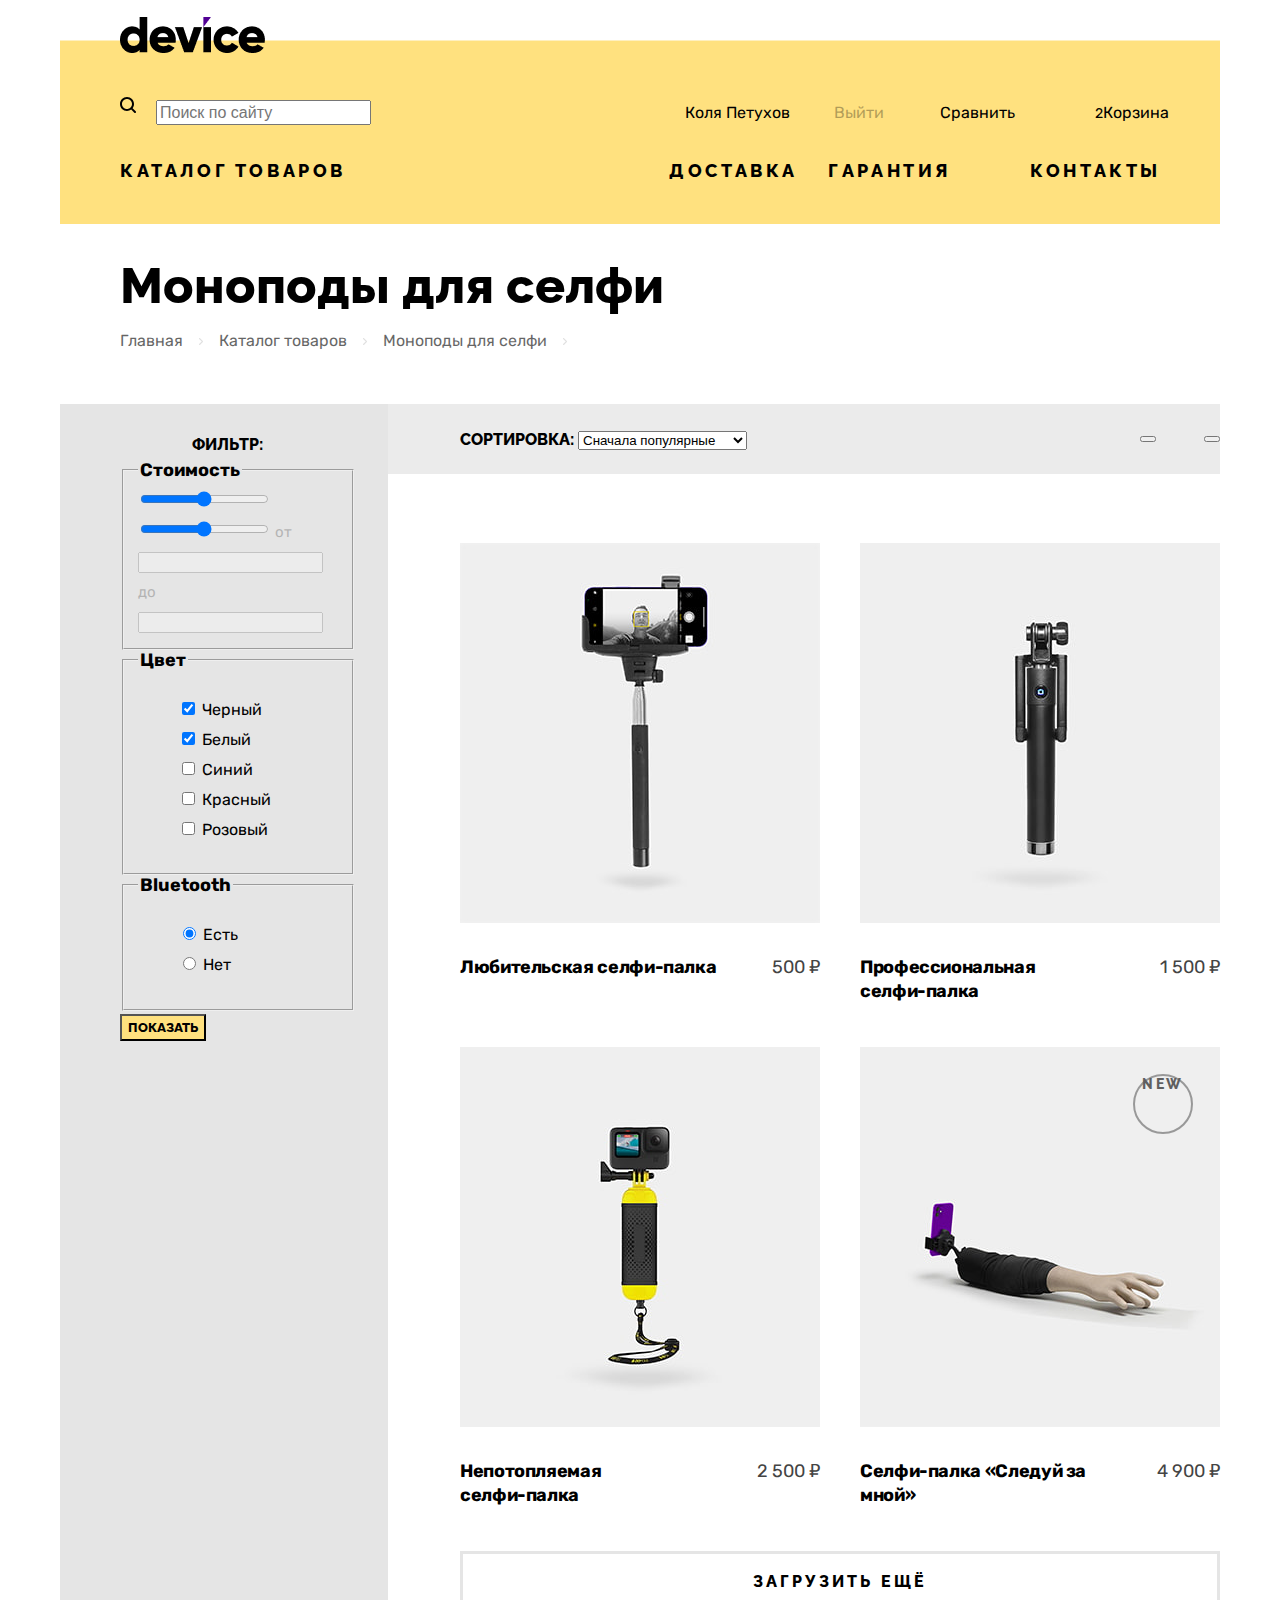
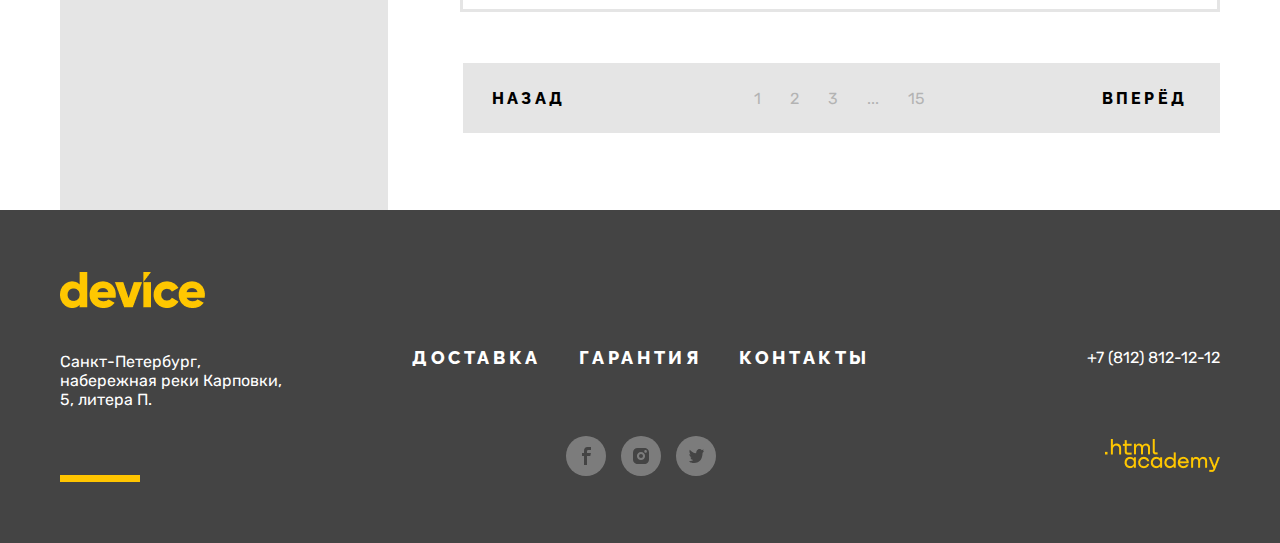
==== catalog.html @ 26c90bec "Постройте мелкие сетки на гридах для подходящих компонентов" ====
<!DOCTYPE html>
<html lang="ru">
  <head>
      <meta charset="UTF-8">
      <meta http-equiv="X-UA-Compatible" content="IE=edge">
      <meta name="viewport" content="width=device-width, initial-scale=1.0">
      <title>Каталог</title>
      <link rel="stylesheet" href="css\main.css">
  </head>
  <body>
    <header class="header header_catalog">
      <a href="#" class="header_logo"><img src="img/main_logo.png" width="145" height="36" alt="Device" class="main_logo"></a>
      <nav class="header_nav">
        <div class="header_menu_full">
          <form action="#" method="get" class="header_form">
            <label class="header_search">
              <input class="header_input" type="text" name="search" placeholder="Поиск по сайту">
            </label>
          </form>
          <ul class="header_nav_list header_menu_user">
            <li class="user_item item_user"><a href="#" class="link user_link">Коля Петухов</a></li>
            <li class="user_item item_exit"><a href="#" class="link user_link">Выйти</a></li>
            <li class="user_item item_compare"><a href="#" class="link user_link">Сравнить</a></li>
            <li class="user_item item_basket"><span class="header_span">2</span><a href="#" class="link user_link">Корзина</a></li>
          </ul>
        </div>
        <ul class=" header_nav_list header_menu">
          <li class="menu_item item_catalog"><a href="#catalog" class="link menu_link">Каталог товаров</a></li>
          <li class="menu_item item_delivery"><a href="#delivery" class="link menu_link">Доставка</a></li>
          <li class="menu_item item_guarantee"><a href="#insurance" class="link menu_link">Гарантия</a></li>
          <li class="menu_item item_contacts"><a href="#contacts" class="link menu_link">Контакты</a></li>
        </ul>
      </nav>
    </header>

    <main class="main-inner">
      <div class="page-container">
        <section class="inner_way">
          <h1 class="visually_hidden">Товары</h1>
          <h2 class="inner_way_title">Моноподы для селфи</h1>
          <ul class="inner_way_list">
            <li class="inner_way_item"><a href="#" class="inner_way_link">Главная</a></li>
            <li class="inner_way_item"><a href="#" class="inner_way_link">Каталог товаров</a></li>
            <li class="inner_way_item"><a href="#" class="inner_way_link">Моноподы для селфи</a></li>
          </ul>
        </section>

        <div class="catalog_products_container">
          <div class="catalog_right_column">
            <aside class="catalog_products">
              <h2 class="visually_hidden">Список товаров с фильтрами</h2>
              <form class="catalog_filter" action="https://echo.htmlacademy.ru/" method="get">
                <label class="product_label" for="sorting">Фильтр:</label>
                <fieldset class="filter_price">
                  <legend class="filter_legend">Стоимость</legend>
                  <input class="range_toggle toggle_min" type="range">
                    <span class="visually_hidden">Изменить минимальную цену</span>
                  </input>
                  <input class="range_toggle toggle_man" type="range">
                    <span class="visually_hidden">Изменить максималную цену</span>
                  </input>

                  <label class="filter_price_label">от<input type="number" name="min_price" class="filter_price_input"></label>
                  <label class="filter_price_label">до<input type="number" name="man_price" class="filter_price_input"></label>
                </fieldset>

                <fieldset class="filter_color">
                  <legend class="filter_legend">Цвет</legend>
                  <ul class="filter_color_list">
                    <li class="filter_color_item">
                      <label class="filter_color_label">
                        <input type="checkbox" name="black" class="filter_color_input" checked>
                        <span class="control_mark"></span>
                        <span class="example">Черный</span>
                      </label>
                    </li>
                    <li class="filter_color_item">
                      <label class="filter_color_label">
                        <input type="checkbox" name="white" class="filter_color_input" checked>
                        <span class="control_mark"></span>
                        <span class="example">Белый</span>
                      </label>
                    </li>
                    <li class="filter_color_item">
                      <label class="filter_color_label">
                        <input type="checkbox" name="blue" class="filter_color_input">
                        <span class="control_mark"></span>
                        <span class="example">Синий</span>
                      </label>
                    </li>
                    <li class="filter_color_item">
                      <label class="filter_color_label">
                        <input type="checkbox" name="red" class="filter_color_input">
                        <span class="control_mark"></span>
                        <span class="example">Красный</span>
                      </label>
                    </li>
                    <li class="filter_color_item">
                      <label class="filter_color_label">
                        <input type="checkbox" name="pink" class="filter_color_input">
                        <span class="control_mark"></span>
                        <span class="example">Розовый</span>
                      </label>
                    </li>
                  </ul>
                </fieldset>

                <fieldset class="catalog_filter_bluetooth">
                  <legend class="filter_legend">Bluetooth</legend>
                  <ul class="filter_bluetooth_list">
                    <li class="filter_bluetooth_item">
                      <label class="filter_bluetooth_label">
                        <input type="radio" name="filter_bluetooth" class="filter_bluetooth_input" value="yes" checked>
                        <span class="control_mark"></span>
                        <span class="example">Есть</span>
                      </label>
                    </li class="filter_bluetooth_item">
                    <li>
                      <label class="filter_bluetooth_label">
                        <input type="radio" name="filter_bluetooth" class="filter_bluetooth_input" value="no">
                        <span class="control_mark"></span>
                        <span class="example">Нет</span>
                      </label>
                    </li>
                  </ul>
                </fieldset>
                <button class="filter_button" type="submit">Показать</button>
              </form>
            </aside>
          </div>

          <div class="catalog_left_column">
            <section class="sorting_type">
              <form action="sorting_list">
                <label class="product_label" for="sorting">Сортировка:</label>
                <select name="sorting_list" id="sorting">
                  <option class="example" value="popular">Сначала популярные</option>
                  <option class="example" value="new_models">Сначала новый модели</option>
                  <option class="example" value="cheap">Сначала дешевые</option>
                  <option class="example" value="expensive">Сначала дорогие</option>
                </select>
                <button class="visually_hidden" type="submit">Отсортировать</button>
              </form>
              <div class="switch">
                <button class="sorting_type_button sorting_type_up">
                  <span class="visually_hidden"> По возрастанию</span>
                </button>
                <button class="sorting_type_button sorting_type_down active">
                  <span class="visually_hidden">По убыванию</span>
                </button>
              </div>
            </section>

            <section class="product_cards">
              <div class="wrapper_cards">
                <ul class="product_cards_list">
                  <li class="product_card">
                    <a class="product_card_link" href="#">
                      <img class="product_card_image" src="img/selfi_sticks/non_prof_stick.jpg" width="360" height="380" alt="Любительская селфи-палка">
                      <div class="card_description">
                        <h3 class="product_card_title">Любительская селфи-палка</h3>
                        <p class="product_card_price">500 ₽</p>
                      </div>
                      <span class="product_card_new visually_hidden">NEW</span>
                    </a>
                    <a href="#" class="link all_link product_card_button visually_hidden">Подробнее</a>
                  </li>
                  <li class="product_card">
                    <a class="product_card_link" href="#">
                      <img class="product_card_image" src="img/selfi_sticks/prof_stick.jpg" width="360" height="380" alt="Профессиональная селфи-палка ">
                      <div class="card_description">
                        <h3 class="product_card_title">Профессиональная<br> селфи-палка</h3>
                        <p class="product_card_price">1 500 ₽</p>
                      </div>
                      <span class="product_card_new visually_hidden">NEW</span>
                    </a>
                    <a href="#" class="link all_link product_card_button visually_hidden">Подробнее</a>
                  </li>
                  <li class="product_card">
                    <a class="product_card_link" href="#">
                      <img class="product_card_image" src="img/selfi_sticks/unsinkable_stick.jpg" width="360" height="380" alt="Непотопляемая селфи-палка">
                      <div class="card_description">
                        <h3 class="product_card_title">Непотопляемая<br> селфи-палка</h3>
                        <p class="product_card_price">2 500 ₽</p>
                      </div>
                      <span class="product_card_new visually_hidden">NEW</span>
                    </a>
                    <a href="#" class="link all_link product_card_button visually_hidden">Подробнее</a>
                  </li>
                  <li class="product_card">
                    <a class="product_card_link" href="#">
                      <img class="product_card_image" src="img/selfi_sticks/hand_stick.jpg" width="360" height="380" alt="Селфи-палка «Следуй за мной»">
                      <div class="card_description">
                        <h3 class="product_card_title">Селфи-палка «Следуй за мной»</h3>
                        <p class="product_card_price">4 900 ₽</p>
                      </div>
                      <span class="product_card_new">NEW</span>

                    </a>
                    <a href="#" class="link all_link product_card_button visually_hidden">Подробнее</a>
                  </li>
                </ul>
                <button class="button cards_show_more" type="button">Загрузить ещё</button>
              </div>

              <section class="pagination_cards">
                <button class="button cards_number_page btn_back" type="button">НАЗАД</button>
                <ul class="pagination_list">
                  <li class="pagination_item">
                    <a class="pagination_link pagination_prev pagination_disabled">
                      <p class="pagination_number">1</p>
                    </a>
                  </li>
                  <li class="pagination_item">
                    <a class="pagination_link pagination_prev pagination_disabled">
                      <p class="pagination_number">2</p>
                    </a>
                  </li>
                  <li class="pagination_item">
                    <a class="pagination_link pagination_prev pagination_disabled">
                      <p class="pagination_number">3</p>
                    </a>
                  </li>
                  <li class="pagination_item">
                    <a class="pagination_link pagination_prev pagination_disabled">
                      <p class="pagination_number">...</p>
                    </a>
                  </li>
                  <li class="pagination_item">
                    <a class="pagination_link pagination_prev pagination_disabled">
                      <p class="pagination_number">15</p>
                    </a>
                  </li>
                </ul>
                <button class="button cards_number_page btn_forward" type="button">ВПЕРЁД</button>
              </section>
            </section>
          </div>
        </div>
      </div>
    </main>

    <footer class="main_footer">
      <div class="footer_container">
        <h2 class="visually_hidden">Подвал сайта "Девайс"</h2>
        <section class="footer_info">
          <a href="https://htmlacademy.ru/" class="header_logo">
            <img class="footer_logo_img" src="img/footer_logo.png" width="145" height="36" alt="Логотип Интернет-магазина Девайс">
          </a>
          <address class="footer_address">Санкт-Петербург, набережная реки Карповки, 5, литера П.</address>
        </section>

        <section class="footer_menu">
          <nav class="footer_nav">
            <ul class="footer_nav_list">
              <li class="footer_item"><a href="#" class="link footer_link">Доставка</a></li>
              <li class="footer_item"><a href="#" class="link footer_link">Гарантия</a></li>
              <li class="footer_item"><a href="#" class="link footer_link">Контакты</a></li>
            </ul>
          </nav>

          <ul class="footer_social_list">
            <li class="footer_social_item">
              <h4 class="visually_hidden">Фейсбук</h4>
              <div class="soc_icon facebook"></div>
              <a class="footer_button_facebook" href="https://www.facebook.com/htmlacademy"></a>
            </li>
            <li class="footer_social_item">
              <h4 class="visually_hidden">Инстаграм</h4>
              <div class="soc_icon instagram"></div>
              <a class="footer_button_instagram" href="https://www.instagram.com/htmlacademy/"></a>
            </li>
            <li class="footer_social_item">
              <h4 class="visually_hidden">Твиттер</h4>
              <div class="soc_icon twitter"></div>
              <a class="footer_button_twitter" href="https://twitter.com/htmlacademy_ru"></a>
            </li>
          </ul>
        </section>

        <section class="footer_contacts">
          <address class="footer_address">
            <a href="tel:88128121212" class="footer_phone">+7 (812) 812-12-12</a>
          </address>
          <a href="https://htmlacademy.ru/" class="header_logo">
            <img class="footer_htmlacadmy_img" src="img/htmlacademy.png" width="115" height="34" alt="htmlacadmy">
          </a>
        </section>
      </div>
    </footer>
  </body>
</html>
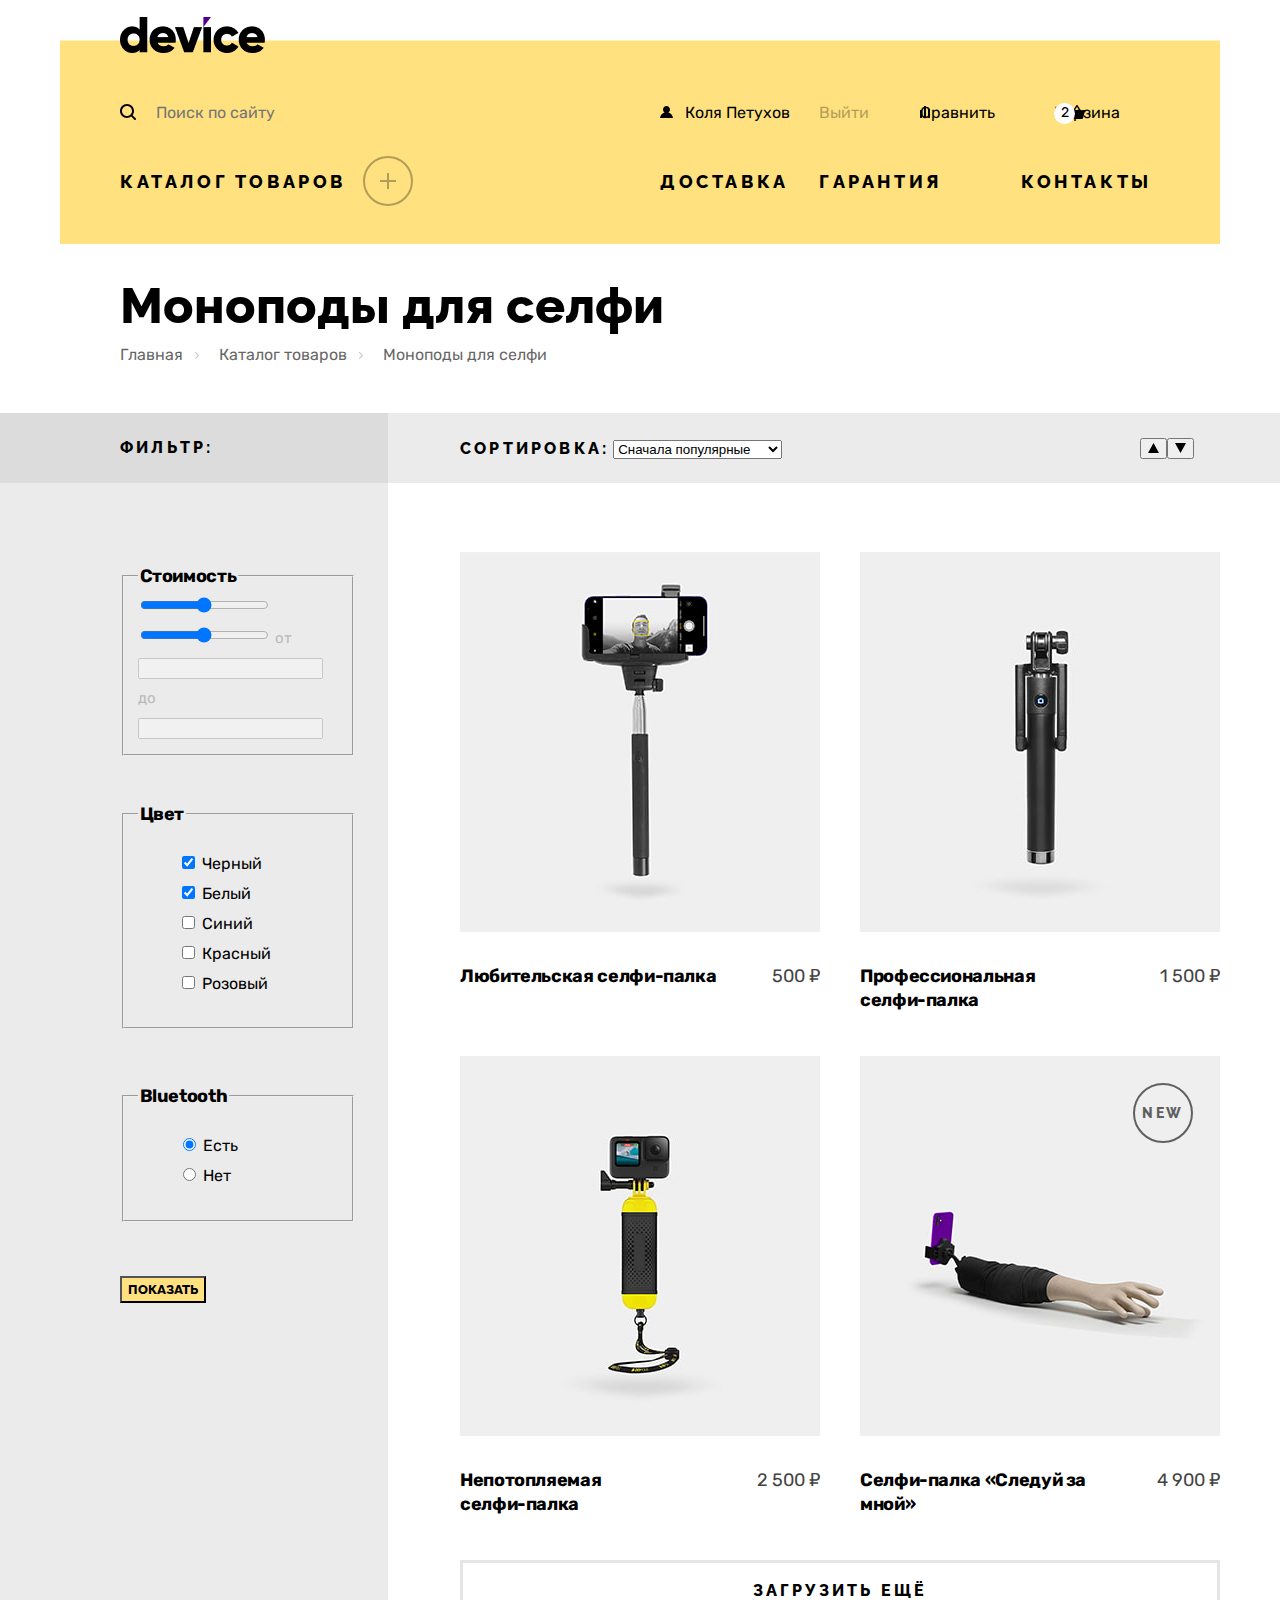
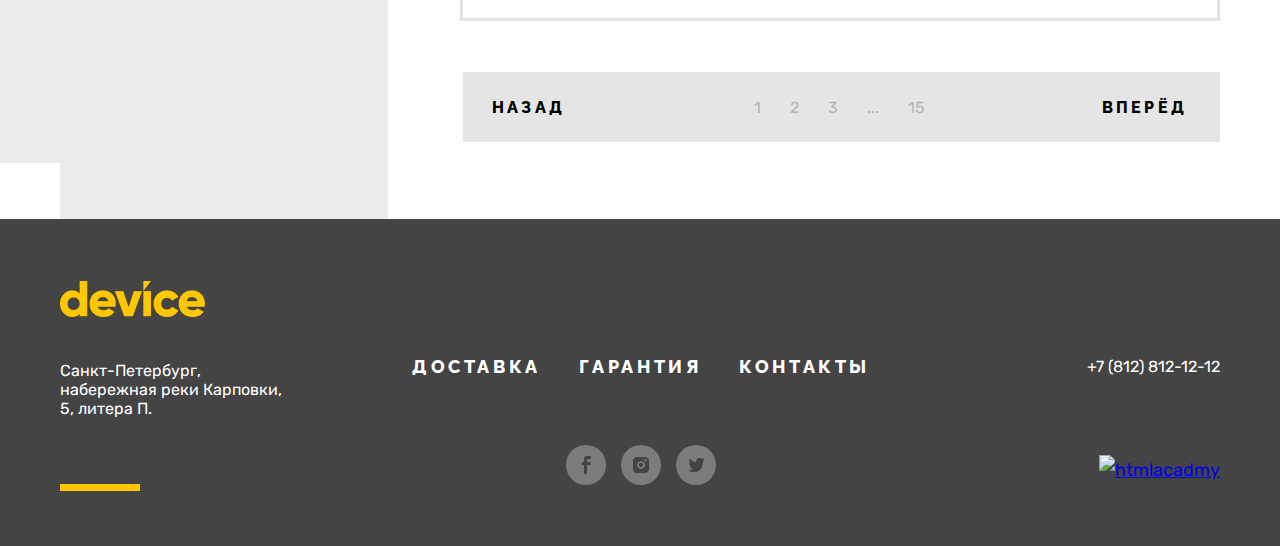
==== commit 6e4eeecc: "Доработка проекта" ====
--- a/catalog.html
+++ b/catalog.html
@@ -9,23 +9,59 @@
   </head>
   <body>
     <header class="header header_catalog">
-      <a href="#" class="header_logo"><img src="img/main_logo.png" width="145" height="36" alt="Device" class="main_logo"></a>
+      <a href="#" class="link_logo"><img src="img/main_logo.png" width="145" height="36" alt="Device" class="main_logo"></a>
       <nav class="header_nav">
         <div class="header_menu_full">
           <form action="#" method="get" class="header_form">
+            <svg class="icon_search" aria-hidden="true" focusable="false" width="16" height="16" fill="none" xmlns="http://www.w3.org/2000/svg">
+              <path d="m15.7 14.3-3.1-3.1C13.5 10 14 8.6 14 7c0-3.9-3.1-7-7-7S0 3.1 0 7s3.1 7 7 7c1.6 0 3-.5 4.2-1.4l3.1 3.1c.2.2.4.3.7.3.6 0 1-.4 1-1 0-.2-.1-.5-.3-.7ZM2 7c0-2.8 2.2-5 5-5s5 2.2 5 5-2.2 5-5 5-5-2.2-5-5Z" fill="#000"/>
+            </svg>
             <label class="header_search">
               <input class="header_input" type="text" name="search" placeholder="Поиск по сайту">
             </label>
           </form>
           <ul class="header_nav_list header_menu_user">
-            <li class="user_item item_user"><a href="#" class="link user_link">Коля Петухов</a></li>
+            <li class="user_item item_user">
+              <a href="#" class="link user_link">
+                <svg class="icon_nav icon_user" aria-hidden="true" focusable="false" width="13" height="12" fill="none" xmlns="http://www.w3.org/2000/svg">
+                  <path d="M0 12h13c-.2-2.6-2.1-4.8-4.7-5.5 1-.6 1.7-1.7 1.7-3C10 1.6 8.4 0 6.5 0S3 1.6 3 3.5c0 1.3.7 2.4 1.7 3C2.1 7.2.2 9.4 0 12Z" fill="#000"/>
+                </svg>
+                Коля Петухов
+              </a>
+            </li>
             <li class="user_item item_exit"><a href="#" class="link user_link">Выйти</a></li>
-            <li class="user_item item_compare"><a href="#" class="link user_link">Сравнить</a></li>
-            <li class="user_item item_basket"><span class="header_span">2</span><a href="#" class="link user_link">Корзина</a></li>
+            <li class="user_item item_compare">
+              <a href="#" class="link user_link">
+                <svg class="icon_nav icon_compare" aria-hidden="true" focusable="false" width="10" height="12" fill="none" xmlns="http://www.w3.org/2000/svg">
+                  <path d="M6 0H4v12h2V0ZM2 4H0v8h2V4Zm8-1H8v9h2V3Z" fill="#000"/>
+                </svg>
+                Сравнить
+              </a>
+            </li>
+            <li class="user_item item_basket">
+              <div class="header_span">
+                <span class="basket_span">2</span>
+              </div>
+              <a href="#" class="link user_link">
+                <svg class="icon_nav icon_basket" aria-hidden="true" focusable="false" width="16" height="14" fill="none" xmlns="http://www.w3.org/2000/svg">
+                  <path d="m15.3 5-3.5.2L8.6.3C8.5.1 8.2 0 8 0c-.2 0-.5.1-.6.3L4.2 5.2H.7c-.4 0-.7.3-.7.7v.2l1.9 6.8c.2.7.7 1.1 1.4 1.1h9.4c.7 0 1.2-.4 1.4-1.1L16 6v-.2c0-.4-.3-.8-.7-.8ZM8 1.9l2.2 3.2H5.9L8 1.9Z" fill="#000"/>
+                </svg>
+                Корзина
+              </a>
+            </li>
           </ul>
         </div>
         <ul class=" header_nav_list header_menu">
-          <li class="menu_item item_catalog"><a href="#catalog" class="link menu_link">Каталог товаров</a></li>
+          <li class="menu_item item_catalog">
+            <a href="#catalog" class="link menu_link">
+              Каталог товаров
+              <div class="icon_catalog">
+                <svg class="icon_plus" aria-hidden="true" focusable="false" width="16" height="16" fill="none" xmlns="http://www.w3.org/2000/svg">
+                  <path d="M16 7H9V0H7v7H0v2h7v7h2V9h7V7Z" fill="#000"/>
+                </svg>
+            </div>
+            </a>
+          </li>
           <li class="menu_item item_delivery"><a href="#delivery" class="link menu_link">Доставка</a></li>
           <li class="menu_item item_guarantee"><a href="#insurance" class="link menu_link">Гарантия</a></li>
           <li class="menu_item item_contacts"><a href="#contacts" class="link menu_link">Контакты</a></li>
@@ -46,11 +82,13 @@
         </section>
 
         <div class="catalog_products_container">
-          <div class="catalog_right_column">
+          <div class="catalog_left_column">
             <aside class="catalog_products">
               <h2 class="visually_hidden">Список товаров с фильтрами</h2>
+              <div class="product_span">
+                <span class="product_label label_span" for="sorting">Фильтр:</span>
+              </div>
               <form class="catalog_filter" action="https://echo.htmlacademy.ru/" method="get">
-                <label class="product_label" for="sorting">Фильтр:</label>
                 <fieldset class="filter_price">
                   <legend class="filter_legend">Стоимость</legend>
                   <input class="range_toggle toggle_min" type="range">
@@ -105,7 +143,7 @@
                   </ul>
                 </fieldset>
 
-                <fieldset class="catalog_filter_bluetooth">
+                <fieldset class="filter_bluetooth">
                   <legend class="filter_legend">Bluetooth</legend>
                   <ul class="filter_bluetooth_list">
                     <li class="filter_bluetooth_item">
@@ -129,10 +167,10 @@
             </aside>
           </div>
 
-          <div class="catalog_left_column">
+          <div class="catalog_right_column">
             <section class="sorting_type">
               <form action="sorting_list">
-                <label class="product_label" for="sorting">Сортировка:</label>
+                <label class="product_label label_sorting" for="sorting">Сортировка:</label>
                 <select name="sorting_list" id="sorting">
                   <option class="example" value="popular">Сначала популярные</option>
                   <option class="example" value="new_models">Сначала новый модели</option>
@@ -144,9 +182,15 @@
               <div class="switch">
                 <button class="sorting_type_button sorting_type_up">
                   <span class="visually_hidden"> По возрастанию</span>
+                  <svg width="11" height="10" fill="none" xmlns="http://www.w3.org/2000/svg">
+                    <path d="M5.5 0 11 10H0" fill="#000"/>
+                  </svg>
                 </button>
                 <button class="sorting_type_button sorting_type_down active">
                   <span class="visually_hidden">По убыванию</span>
+                  <svg width="11" height="10" fill="none" xmlns="http://www.w3.org/2000/svg">
+                    <path d="M5.5 10 0 0h11" fill="#000"/>
+                  </svg>
                 </button>
               </div>
             </section>
@@ -161,7 +205,9 @@
                         <h3 class="product_card_title">Любительская селфи-палка</h3>
                         <p class="product_card_price">500 ₽</p>
                       </div>
-                      <span class="product_card_new visually_hidden">NEW</span>
+                      <div class="product_new visually_hidden">
+                        <span class="product_card_new">NEW</span>
+                      </div>
                     </a>
                     <a href="#" class="link all_link product_card_button visually_hidden">Подробнее</a>
                   </li>
@@ -172,7 +218,9 @@
                         <h3 class="product_card_title">Профессиональная<br> селфи-палка</h3>
                         <p class="product_card_price">1 500 ₽</p>
                       </div>
-                      <span class="product_card_new visually_hidden">NEW</span>
+                      <div class="product_new visually_hidden">
+                        <span class="product_card_new">NEW</span>
+                      </div>
                     </a>
                     <a href="#" class="link all_link product_card_button visually_hidden">Подробнее</a>
                   </li>
@@ -183,7 +231,9 @@
                         <h3 class="product_card_title">Непотопляемая<br> селфи-палка</h3>
                         <p class="product_card_price">2 500 ₽</p>
                       </div>
-                      <span class="product_card_new visually_hidden">NEW</span>
+                      <div class="product_new visually_hidden">
+                        <span class="product_card_new">NEW</span>
+                      </div>
                     </a>
                     <a href="#" class="link all_link product_card_button visually_hidden">Подробнее</a>
                   </li>
@@ -194,8 +244,9 @@
                         <h3 class="product_card_title">Селфи-палка «Следуй за мной»</h3>
                         <p class="product_card_price">4 900 ₽</p>
                       </div>
-                      <span class="product_card_new">NEW</span>
-
+                      <div class="product_new">
+                        <span class="product_card_new">NEW</span>
+                      </div>
                     </a>
                     <a href="#" class="link all_link product_card_button visually_hidden">Подробнее</a>
                   </li>
@@ -244,7 +295,7 @@
       <div class="footer_container">
         <h2 class="visually_hidden">Подвал сайта "Девайс"</h2>
         <section class="footer_info">
-          <a href="https://htmlacademy.ru/" class="header_logo">
+          <a href="https://htmlacademy.ru/" class="link_logo">
             <img class="footer_logo_img" src="img/footer_logo.png" width="145" height="36" alt="Логотип Интернет-магазина Девайс">
           </a>
           <address class="footer_address">Санкт-Петербург, набережная реки Карповки, 5, литера П.</address>
@@ -262,18 +313,33 @@
           <ul class="footer_social_list">
             <li class="footer_social_item">
               <h4 class="visually_hidden">Фейсбук</h4>
-              <div class="soc_icon facebook"></div>
-              <a class="footer_button_facebook" href="https://www.facebook.com/htmlacademy"></a>
+              <a class="footer_button_facebook" href="https://www.facebook.com/htmlacademy">
+                <div class="soc_icon facebook">
+                  <svg aria-hidden="true" focusable="false" width="9" height="18" fill="none" xmlns="http://www.w3.org/2000/svg">
+                    <path d="M6.5 3H9V0H5.6C2.8 0 2 1.7 2 4.2V6H0v3h2v9h3V9h3.3l.6-3H5V4.5C5 3.7 5.3 3 6.5 3Z" fill="#444"/>
+                  </svg>
+                </div>
+              </a>
             </li>
             <li class="footer_social_item">
               <h4 class="visually_hidden">Инстаграм</h4>
-              <div class="soc_icon instagram"></div>
-              <a class="footer_button_instagram" href="https://www.instagram.com/htmlacademy/"></a>
+              <a class="footer_button_instagram" href="https://www.instagram.com/htmlacademy/">
+                <div class="soc_icon instagram">
+                  <svg aria-hidden="true" focusable="false" width="16" height="16" fill="none" xmlns="http://www.w3.org/2000/svg">
+                    <path d="M8 10a2 2 0 1 0 0-4 2 2 0 0 0 0 4Z" fill="#444"/><path d="M14.7 1.3c-.9-.9-2-1.3-3.4-1.3H4.7C1.9 0 0 1.9 0 4.7v6.6c0 1.4.4 2.6 1.4 3.4.9.9 2 1.3 3.3 1.3h6.6c1.4 0 2.6-.4 3.4-1.3.8-.9 1.3-2 1.3-3.4V4.7c0-1.4-.4-2.6-1.3-3.4ZM8 12.1c-2.2 0-4.1-1.8-4.1-4.1S5.8 3.9 8 3.9c2.2 0 4.1 1.8 4.1 4.1s-1.9 4.1-4.1 4.1Zm4.6-7.4c-.7 0-1.3-.5-1.3-1.3s.5-1.3 1.3-1.3c.7 0 1.3.6 1.3 1.3 0 .7-.6 1.3-1.3 1.3Z" fill="#444"/>
+                  </svg>
+                </div>
+              </a>
             </li>
             <li class="footer_social_item">
               <h4 class="visually_hidden">Твиттер</h4>
-              <div class="soc_icon twitter"></div>
-              <a class="footer_button_twitter" href="https://twitter.com/htmlacademy_ru"></a>
+              <a class="footer_button_twitter" href="https://twitter.com/htmlacademy_ru">
+                <div class="soc_icon twitter">
+                  <svg aria-hidden="true" focusable="false" width="15" height="14" fill="none" xmlns="http://www.w3.org/2000/svg">
+                    <g clip-path="url(#a)"><path d="M9.7.1c1.5-.5 2.6.3 3.2 1.1.5-.2 1.1-.4 1.7-.6 0 .8-.5 1.4-.8 1.6.7.2 1.2-.4 1.2-.4-.1.9-.9 1.7-1.4 1.9-.2 6.3-2.8 10.4-8.9 10.3h-.4C4 14 .6 13.6 0 12.2c2 .2 3.4-.4 4.1-1.1-.8-.3-2.4-.4-2.6-2.8.3.2.5.3 1.1.2C1.5 7.7.3 7 .4 5c.3.3.9.5 1.2.4C1 5.2-.2 2.3.8.8c1.6 1.7 3.3 3.4 6.3 3.5.2-2.1 1-3.5 2.6-4.2Z" fill="#444"/></g><defs><clipPath id="a"><path fill="#fff" d="M0 0h15v14H0z"/></clipPath></defs>
+                  </svg>
+                </div>
+              </a>
             </li>
           </ul>
         </section>
@@ -282,7 +348,7 @@
           <address class="footer_address">
             <a href="tel:88128121212" class="footer_phone">+7 (812) 812-12-12</a>
           </address>
-          <a href="https://htmlacademy.ru/" class="header_logo">
+          <a href="https://htmlacademy.ru/" class="link_logo">
             <img class="footer_htmlacadmy_img" src="img/htmlacademy.png" width="115" height="34" alt="htmlacadmy">
           </a>
         </section>
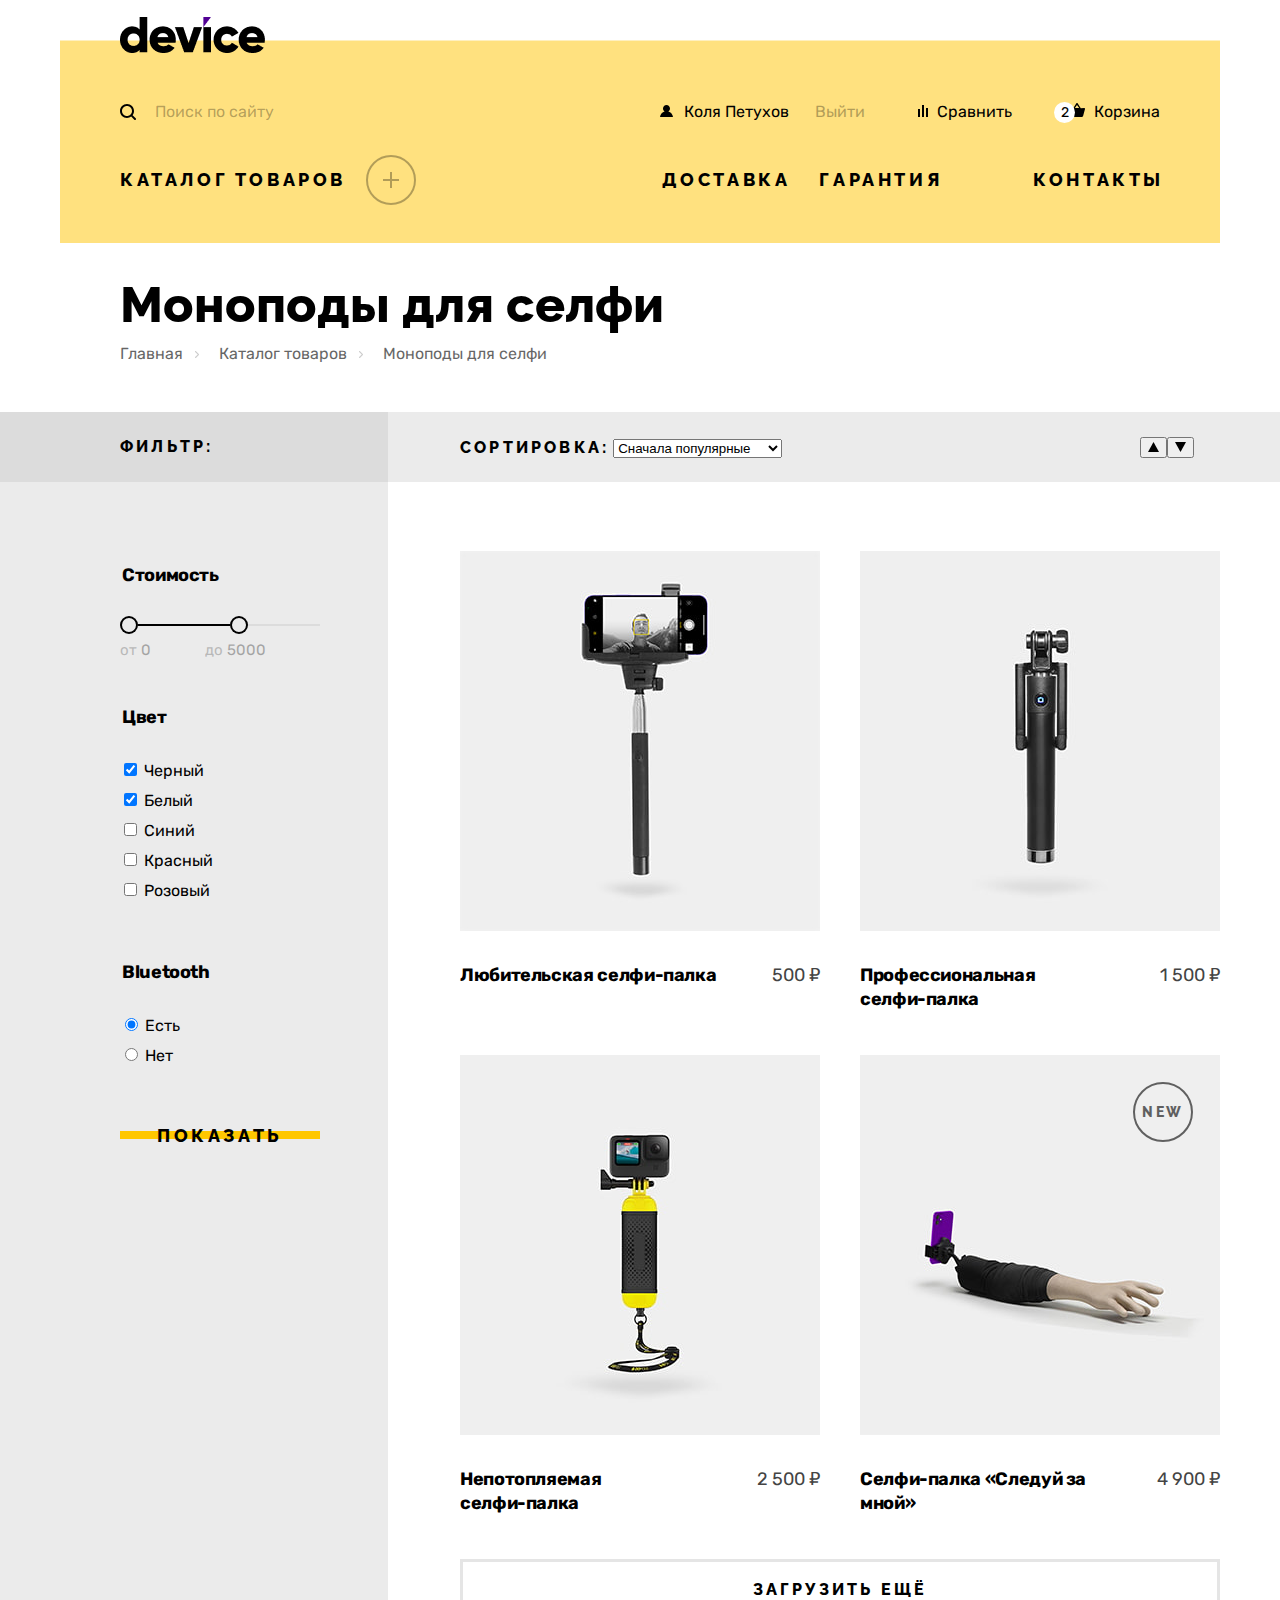
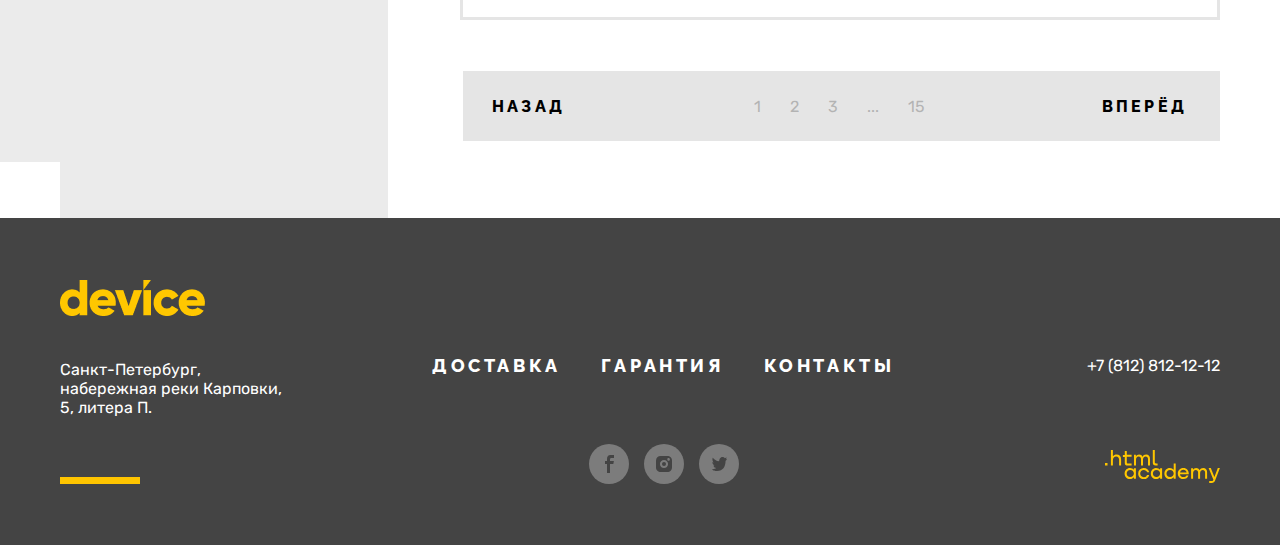
==== commit d8b8c5ae: "Декоративные элементы на главной странице" ====
--- a/catalog.html
+++ b/catalog.html
@@ -18,20 +18,23 @@
             </svg>
             <label class="header_search">
               <input class="header_input" type="text" name="search" placeholder="Поиск по сайту">
+              <button class="btn_search">Найти</button>
             </label>
           </form>
           <ul class="header_nav_list header_menu_user">
-            <li class="user_item item_user">
-              <a href="#" class="link user_link">
+            <li class="user_item user_name">
+              <a href="#" class="link user_link link_entrance">
                 <svg class="icon_nav icon_user" aria-hidden="true" focusable="false" width="13" height="12" fill="none" xmlns="http://www.w3.org/2000/svg">
                   <path d="M0 12h13c-.2-2.6-2.1-4.8-4.7-5.5 1-.6 1.7-1.7 1.7-3C10 1.6 8.4 0 6.5 0S3 1.6 3 3.5c0 1.3.7 2.4 1.7 3C2.1 7.2.2 9.4 0 12Z" fill="#000"/>
                 </svg>
                 Коля Петухов
               </a>
             </li>
-            <li class="user_item item_exit"><a href="#" class="link user_link">Выйти</a></li>
+            <li class="user_item item_exit">
+              <a href="#" class="link user_link link_exit">Выйти</a>
+            </li>
             <li class="user_item item_compare">
-              <a href="#" class="link user_link">
+              <a href="#" class="link user_link link_compare">
                 <svg class="icon_nav icon_compare" aria-hidden="true" focusable="false" width="10" height="12" fill="none" xmlns="http://www.w3.org/2000/svg">
                   <path d="M6 0H4v12h2V0ZM2 4H0v8h2V4Zm8-1H8v9h2V3Z" fill="#000"/>
                 </svg>
@@ -42,7 +45,7 @@
               <div class="header_span">
                 <span class="basket_span">2</span>
               </div>
-              <a href="#" class="link user_link">
+              <a href="#" class="link user_link link_basket">
                 <svg class="icon_nav icon_basket" aria-hidden="true" focusable="false" width="16" height="14" fill="none" xmlns="http://www.w3.org/2000/svg">
                   <path d="m15.3 5-3.5.2L8.6.3C8.5.1 8.2 0 8 0c-.2 0-.5.1-.6.3L4.2 5.2H.7c-.4 0-.7.3-.7.7v.2l1.9 6.8c.2.7.7 1.1 1.4 1.1h9.4c.7 0 1.2-.4 1.4-1.1L16 6v-.2c0-.4-.3-.8-.7-.8ZM8 1.9l2.2 3.2H5.9L8 1.9Z" fill="#000"/>
                 </svg>
@@ -53,18 +56,21 @@
         </div>
         <ul class=" header_nav_list header_menu">
           <li class="menu_item item_catalog">
-            <a href="#catalog" class="link menu_link">
-              Каталог товаров
-              <div class="icon_catalog">
-                <svg class="icon_plus" aria-hidden="true" focusable="false" width="16" height="16" fill="none" xmlns="http://www.w3.org/2000/svg">
-                  <path d="M16 7H9V0H7v7H0v2h7v7h2V9h7V7Z" fill="#000"/>
-                </svg>
+            <a href="#catalog" class="link link_catalog">Каталог товаров</a>
+            <div class="icon_catalog">
+              <svg class="icon_plus" aria-hidden="true" focusable="false" width="16" height="16" fill="none" xmlns="http://www.w3.org/2000/svg">
+                <path d="M16 7H9V0H7v7H0v2h7v7h2V9h7V7Z" fill="#000"/>
+              </svg>
             </div>
-            </a>
+            <div class="icon_catalog_minus">
+              <svg width="16" height="16" fill="#000" xmlns="http://www.w3.org/2000/svg">
+                <path d="M16 7H0v2h16V7Z"/>
+              </svg>
+            </div>
           </li>
-          <li class="menu_item item_delivery"><a href="#delivery" class="link menu_link">Доставка</a></li>
-          <li class="menu_item item_guarantee"><a href="#insurance" class="link menu_link">Гарантия</a></li>
-          <li class="menu_item item_contacts"><a href="#contacts" class="link menu_link">Контакты</a></li>
+          <li class="menu_item item_delivery"><a href="#delivery" class="link menu_link link_outline">Доставка</a></li>
+          <li class="menu_item item_guarantee"><a href="#insurance" class="link menu_link link_outline">Гарантия</a></li>
+          <li class="menu_item item_contacts"><a href="#contacts" class="link menu_link link_outline">Контакты</a></li>
         </ul>
       </nav>
     </header>
@@ -89,21 +95,32 @@
                 <span class="product_label label_span" for="sorting">Фильтр:</span>
               </div>
               <form class="catalog_filter" action="https://echo.htmlacademy.ru/" method="get">
-                <fieldset class="filter_price">
-                  <legend class="filter_legend">Стоимость</legend>
-                  <input class="range_toggle toggle_min" type="range">
-                    <span class="visually_hidden">Изменить минимальную цену</span>
-                  </input>
-                  <input class="range_toggle toggle_man" type="range">
-                    <span class="visually_hidden">Изменить максималную цену</span>
-                  </input>
-
-                  <label class="filter_price_label">от<input type="number" name="min_price" class="filter_price_input"></label>
-                  <label class="filter_price_label">до<input type="number" name="man_price" class="filter_price_input"></label>
+                <fieldset class="filter filter_price">
+                  <legend class="filter_legend legend_price">Стоимость</legend>
+                  <div class="range">
+                    <div class="range_scale">
+                      <div class="range_bar" style="left: 0; width: 119px">
+                        <button class="range_toggle toggle_min" type="range">
+                          <span class="visually_hidden">Изменить минимальную цену</span>
+                        </button>
+                        <button class="range_toggle toggle_man" type="range">
+                          <span class="visually_hidden">Изменить максималную цену</span>
+                        </button>
+                      </div>
+                    </div>
+                    <div class="range_wrapper_inputs">
+                      <label class="filter_price_label">
+                        от<input type="number" name="min_price" value="0" class="filter_price_input">
+                      </label>
+                      <label class="filter_price_label">
+                        до<input type="number" name="man_price" value="5000" class="filter_price_input">
+                      </label>
+                    </div>
+                  </div>
                 </fieldset>
 
-                <fieldset class="filter_color">
-                  <legend class="filter_legend">Цвет</legend>
+                <fieldset class="filter filter_color">
+                  <legend class="filter_legend legend_color">Цвет</legend>
                   <ul class="filter_color_list">
                     <li class="filter_color_item">
                       <label class="filter_color_label">
@@ -143,8 +160,8 @@
                   </ul>
                 </fieldset>
 
-                <fieldset class="filter_bluetooth">
-                  <legend class="filter_legend">Bluetooth</legend>
+                <fieldset class="filter filter_bluetooth">
+                  <legend class="filter_legend legend_bluetooth">Bluetooth</legend>
                   <ul class="filter_bluetooth_list">
                     <li class="filter_bluetooth_item">
                       <label class="filter_bluetooth_label">
@@ -313,30 +330,30 @@
           <ul class="footer_social_list">
             <li class="footer_social_item">
               <h4 class="visually_hidden">Фейсбук</h4>
-              <a class="footer_button_facebook" href="https://www.facebook.com/htmlacademy">
+              <a class="footer_soc_link" href="https://www.facebook.com/htmlacademy">
                 <div class="soc_icon facebook">
-                  <svg aria-hidden="true" focusable="false" width="9" height="18" fill="none" xmlns="http://www.w3.org/2000/svg">
-                    <path d="M6.5 3H9V0H5.6C2.8 0 2 1.7 2 4.2V6H0v3h2v9h3V9h3.3l.6-3H5V4.5C5 3.7 5.3 3 6.5 3Z" fill="#444"/>
+                  <svg class="footer_icon" aria-hidden="true" focusable="false" width="9" height="18" xmlns="http://www.w3.org/2000/svg">
+                    <path d="M6.5 3H9V0H5.6C2.8 0 2 1.7 2 4.2V6H0v3h2v9h3V9h3.3l.6-3H5V4.5C5 3.7 5.3 3 6.5 3Z"/>
                   </svg>
                 </div>
               </a>
             </li>
             <li class="footer_social_item">
               <h4 class="visually_hidden">Инстаграм</h4>
-              <a class="footer_button_instagram" href="https://www.instagram.com/htmlacademy/">
+              <a class="footer_soc_link" href="https://www.instagram.com/htmlacademy/">
                 <div class="soc_icon instagram">
-                  <svg aria-hidden="true" focusable="false" width="16" height="16" fill="none" xmlns="http://www.w3.org/2000/svg">
-                    <path d="M8 10a2 2 0 1 0 0-4 2 2 0 0 0 0 4Z" fill="#444"/><path d="M14.7 1.3c-.9-.9-2-1.3-3.4-1.3H4.7C1.9 0 0 1.9 0 4.7v6.6c0 1.4.4 2.6 1.4 3.4.9.9 2 1.3 3.3 1.3h6.6c1.4 0 2.6-.4 3.4-1.3.8-.9 1.3-2 1.3-3.4V4.7c0-1.4-.4-2.6-1.3-3.4ZM8 12.1c-2.2 0-4.1-1.8-4.1-4.1S5.8 3.9 8 3.9c2.2 0 4.1 1.8 4.1 4.1s-1.9 4.1-4.1 4.1Zm4.6-7.4c-.7 0-1.3-.5-1.3-1.3s.5-1.3 1.3-1.3c.7 0 1.3.6 1.3 1.3 0 .7-.6 1.3-1.3 1.3Z" fill="#444"/>
+                  <svg class="footer_icon" aria-hidden="true" focusable="false" width="16" height="16" xmlns="http://www.w3.org/2000/svg">
+                    <path d="M8 10a2 2 0 1 0 0-4 2 2 0 0 0 0 4Z"/><path d="M14.7 1.3c-.9-.9-2-1.3-3.4-1.3H4.7C1.9 0 0 1.9 0 4.7v6.6c0 1.4.4 2.6 1.4 3.4.9.9 2 1.3 3.3 1.3h6.6c1.4 0 2.6-.4 3.4-1.3.8-.9 1.3-2 1.3-3.4V4.7c0-1.4-.4-2.6-1.3-3.4ZM8 12.1c-2.2 0-4.1-1.8-4.1-4.1S5.8 3.9 8 3.9c2.2 0 4.1 1.8 4.1 4.1s-1.9 4.1-4.1 4.1Zm4.6-7.4c-.7 0-1.3-.5-1.3-1.3s.5-1.3 1.3-1.3c.7 0 1.3.6 1.3 1.3 0 .7-.6 1.3-1.3 1.3Z"/>
                   </svg>
                 </div>
               </a>
             </li>
             <li class="footer_social_item">
               <h4 class="visually_hidden">Твиттер</h4>
-              <a class="footer_button_twitter" href="https://twitter.com/htmlacademy_ru">
+              <a class="footer_soc_link" href="https://twitter.com/htmlacademy_ru">
                 <div class="soc_icon twitter">
-                  <svg aria-hidden="true" focusable="false" width="15" height="14" fill="none" xmlns="http://www.w3.org/2000/svg">
-                    <g clip-path="url(#a)"><path d="M9.7.1c1.5-.5 2.6.3 3.2 1.1.5-.2 1.1-.4 1.7-.6 0 .8-.5 1.4-.8 1.6.7.2 1.2-.4 1.2-.4-.1.9-.9 1.7-1.4 1.9-.2 6.3-2.8 10.4-8.9 10.3h-.4C4 14 .6 13.6 0 12.2c2 .2 3.4-.4 4.1-1.1-.8-.3-2.4-.4-2.6-2.8.3.2.5.3 1.1.2C1.5 7.7.3 7 .4 5c.3.3.9.5 1.2.4C1 5.2-.2 2.3.8.8c1.6 1.7 3.3 3.4 6.3 3.5.2-2.1 1-3.5 2.6-4.2Z" fill="#444"/></g><defs><clipPath id="a"><path fill="#fff" d="M0 0h15v14H0z"/></clipPath></defs>
+                  <svg class="footer_icon" aria-hidden="true" focusable="false" width="15" height="14" xmlns="http://www.w3.org/2000/svg">
+                    <g clip-path="url(#a)"><path d="M9.7.1c1.5-.5 2.6.3 3.2 1.1.5-.2 1.1-.4 1.7-.6 0 .8-.5 1.4-.8 1.6.7.2 1.2-.4 1.2-.4-.1.9-.9 1.7-1.4 1.9-.2 6.3-2.8 10.4-8.9 10.3h-.4C4 14 .6 13.6 0 12.2c2 .2 3.4-.4 4.1-1.1-.8-.3-2.4-.4-2.6-2.8.3.2.5.3 1.1.2C1.5 7.7.3 7 .4 5c.3.3.9.5 1.2.4C1 5.2-.2 2.3.8.8c1.6 1.7 3.3 3.4 6.3 3.5.2-2.1 1-3.5 2.6-4.2Z"/></g><defs><clipPath id="a"><path d="M0 0h15v14H0z"/></clipPath></defs>
                   </svg>
                 </div>
               </a>
@@ -345,11 +362,13 @@
         </section>
 
         <section class="footer_contacts">
-          <address class="footer_address">
+          <address class="footer_address phone">
             <a href="tel:88128121212" class="footer_phone">+7 (812) 812-12-12</a>
           </address>
-          <a href="https://htmlacademy.ru/" class="link_logo">
-            <img class="footer_htmlacadmy_img" src="img/htmlacademy.png" width="115" height="34" alt="htmlacadmy">
+          <a href="https://htmlacademy.ru/" class="link_logo link_logo_footer">
+            <svg class="icon_html" aria-hidden="true" focusable="false" width="115" height="34" xmlns="http://www.w3.org/2000/svg" viewBox="0 0 115 34" fill="#FFC700">
+              <path d="M0 12.9v2.6h2.5v-2.6H0ZM11.6 4.5c-1.6 0-2.8.7-3.6 1.7h-.1V0h-2v15.5h2v-5.3c0-2.1 1.3-3.6 3.3-3.6 1.8 0 2.9 1.4 2.9 3.2v5.7h2V9.4c.1-3-1.8-4.9-4.5-4.9ZM26.6 4.8h-4.8V1.1h-2v3.8h-1.9v2h1.9v6c0 1.7 1 2.7 2.7 2.7h4.1v-2h-3.7c-.7 0-1.1-.4-1.1-1.1V6.8h4.8v-2ZM41.1 4.6c-1.6 0-2.9.8-3.5 2.1h-.1c-.6-1.2-1.8-2.1-3.4-2.1-1.4 0-2.5.8-3.1 1.8h-.1V4.8H29v10.6h2V10c0-2 1-3.5 2.6-3.5 1.5 0 2.4 1 2.4 2.6v6.3h2V9.8c0-2.4 1.4-3.3 2.6-3.3 1.5 0 2.4 1 2.4 2.6v6.3h2V8.9c.1-2.5-1.4-4.3-3.9-4.3ZM47.8 12.7c0 1.7 1 2.7 2.8 2.7h2v-2h-1.7c-.7 0-1.1-.4-1.1-1.1V0h-2v12.7ZM28.9 19.7c-.9-1.1-2.2-1.8-3.9-1.8-3.1 0-5.4 2.3-5.4 5.6s2.3 5.6 5.4 5.6c1.8 0 3-.8 3.8-1.9h.1v1.6h2V18.2h-2v1.5Zm-3.6 7.4c-2.2 0-3.6-1.6-3.6-3.6s1.4-3.6 3.6-3.6 3.6 1.6 3.6 3.6c0 1.9-1.4 3.6-3.6 3.6ZM44.2 22c-.5-2.4-2.6-4.1-5.4-4.1a5.4 5.4 0 0 0-5.6 5.6c0 3.1 2.2 5.6 5.6 5.6 2.8 0 4.9-1.8 5.4-4.2h-2.1a3.4 3.4 0 0 1-3.3 2.3c-2.2 0-3.6-1.6-3.6-3.6s1.4-3.6 3.6-3.6c1.6 0 2.8 1 3.3 2.2h2.1V22ZM55.1 19.7c-.9-1.1-2.2-1.8-3.9-1.8-3.1 0-5.4 2.3-5.4 5.6s2.3 5.6 5.4 5.6c1.8 0 3-.8 3.8-1.9h.1v1.6h2V18.2h-2v1.5Zm-3.6 7.4c-2.2 0-3.6-1.6-3.6-3.6s1.4-3.6 3.6-3.6 3.6 1.6 3.6 3.6c0 1.9-1.5 3.6-3.6 3.6ZM68.7 19.8c-.9-1.1-2.2-1.9-3.9-1.9-3.1 0-5.4 2.3-5.4 5.6s2.2 5.6 5.4 5.6c1.7 0 3-.8 3.8-1.8h.1v1.5h2V13.4h-2v6.4Zm-3.6 7.3c-2.2 0-3.6-1.6-3.6-3.6s1.4-3.6 3.6-3.6 3.6 1.6 3.6 3.6c-.1 2-1.5 3.6-3.6 3.6ZM78.3 17.9c-3.3 0-5.5 2.5-5.5 5.6 0 3 2.1 5.6 5.5 5.6 2.5 0 4.5-1.3 5.2-3.6h-2.1c-.5 1-1.6 1.6-3 1.6-1.9 0-3.3-1.3-3.4-2.9h8.8c.2-3.6-2-6.3-5.5-6.3Zm0 1.9c1.7 0 3 1 3.3 2.6h-6.5c.3-1.5 1.5-2.6 3.2-2.6ZM98.2 17.9c-1.6 0-2.9.8-3.6 2h-.1c-.6-1.2-1.8-2-3.4-2-1.4 0-2.5.7-3.1 1.8v-1.5h-1.9v10.6h2v-5.4c0-2 1-3.4 2.6-3.5 1.5 0 2.4 1 2.4 2.6v6.3h2v-5.6c0-2.4 1.4-3.3 2.6-3.3 1.5 0 2.4 1 2.4 2.6v6.3h2v-6.5c.1-2.6-1.4-4.4-3.9-4.4ZM109.4 27l-3.6-8.9h-2.2l4.8 11.6c-.3.9-.7 1.2-1.7 1.2h-2.5v2h2.5c1.8 0 2.8-.8 3.5-2.6l4.7-12.2h-2.1l-3.4 8.9Z"/>
+            </svg>
           </a>
         </section>
       </div>
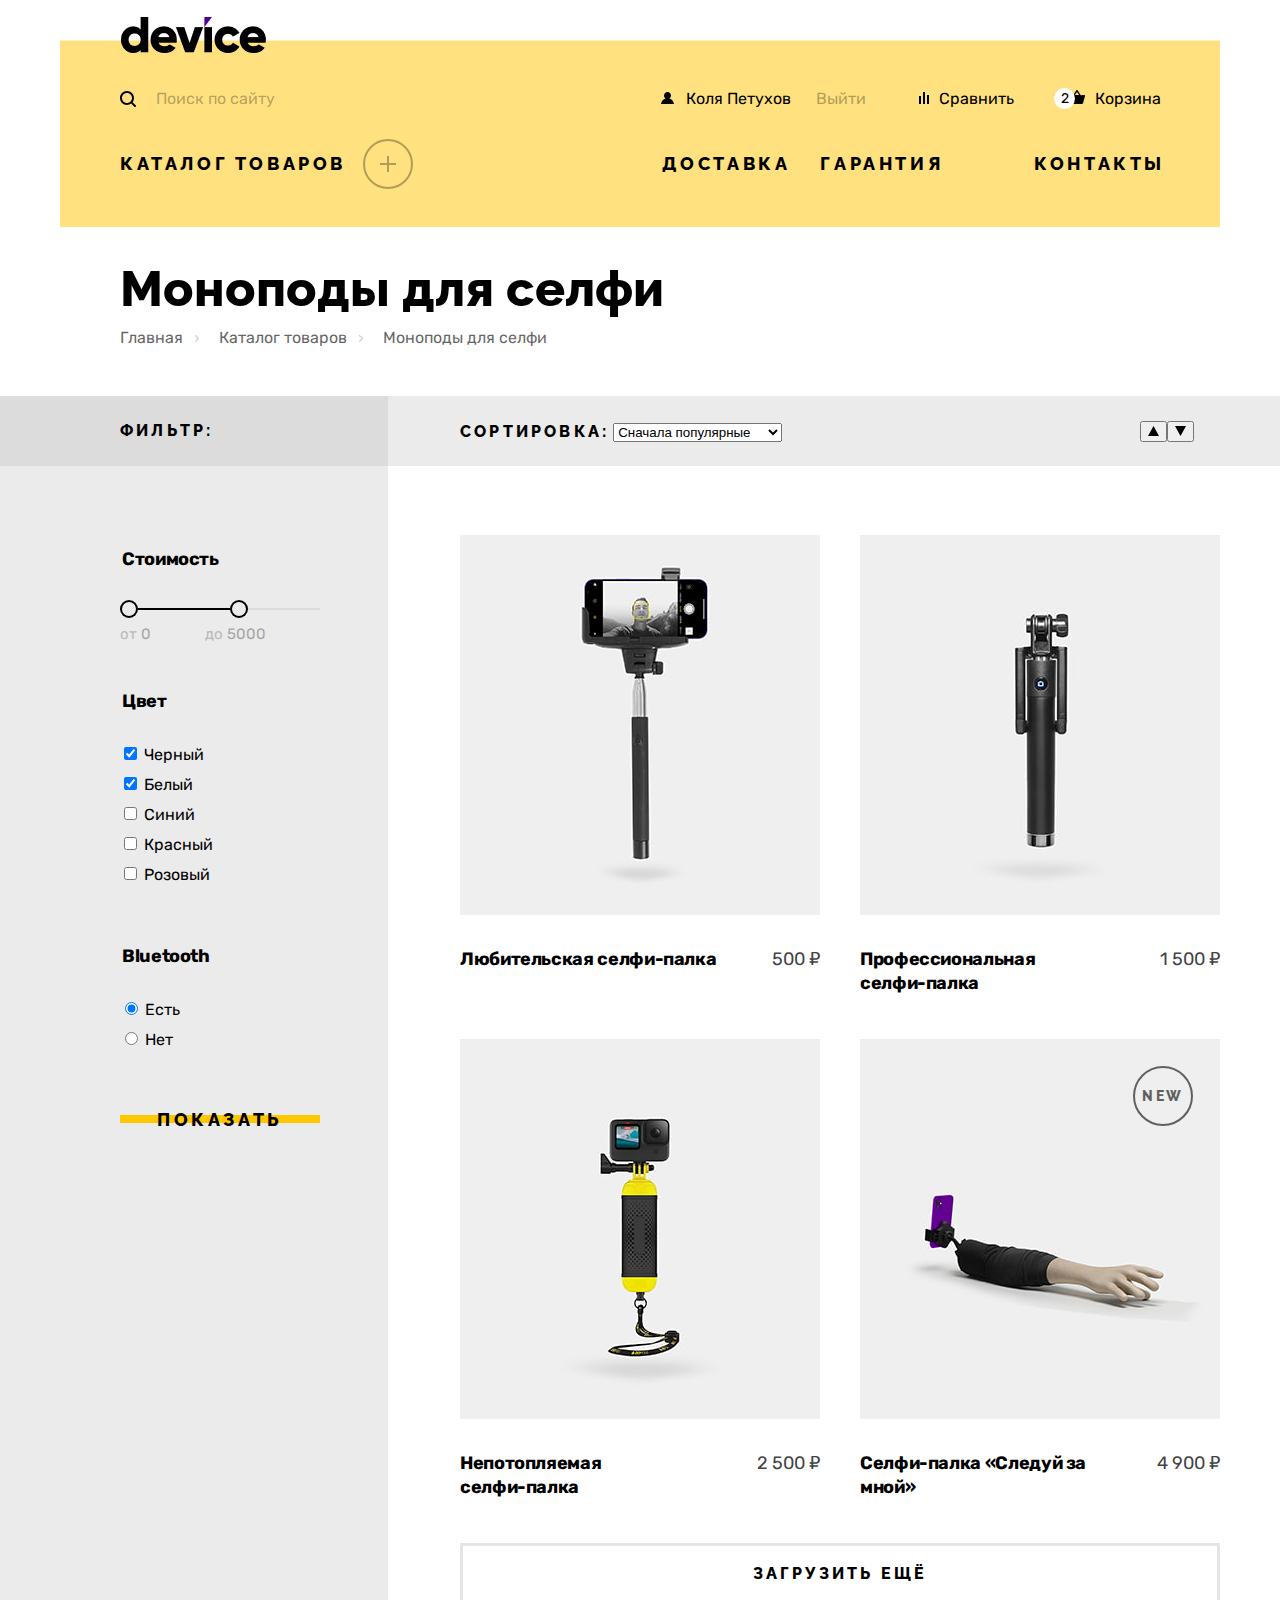
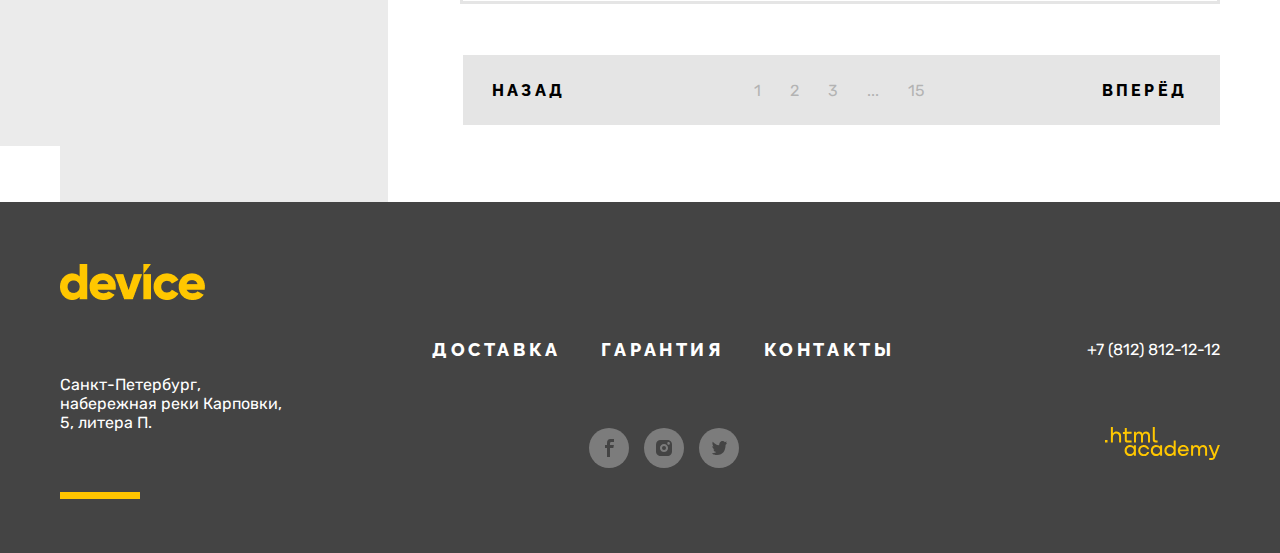
==== commit 7a57941f: "Декоративные элементы на главной странице" ====
--- a/catalog.html
+++ b/catalog.html
@@ -9,7 +9,9 @@
   </head>
   <body>
     <header class="header header_catalog">
-      <a href="#" class="link_logo"><img src="img/main_logo.png" width="145" height="36" alt="Device" class="main_logo"></a>
+      <a href="#" class="link_logo">
+        <img src="img/main_logo.png" width="145" height="36" alt="Device" class="main_logo">
+      </a>
       <nav class="header_nav">
         <div class="header_menu_full">
           <form action="#" method="get" class="header_form">
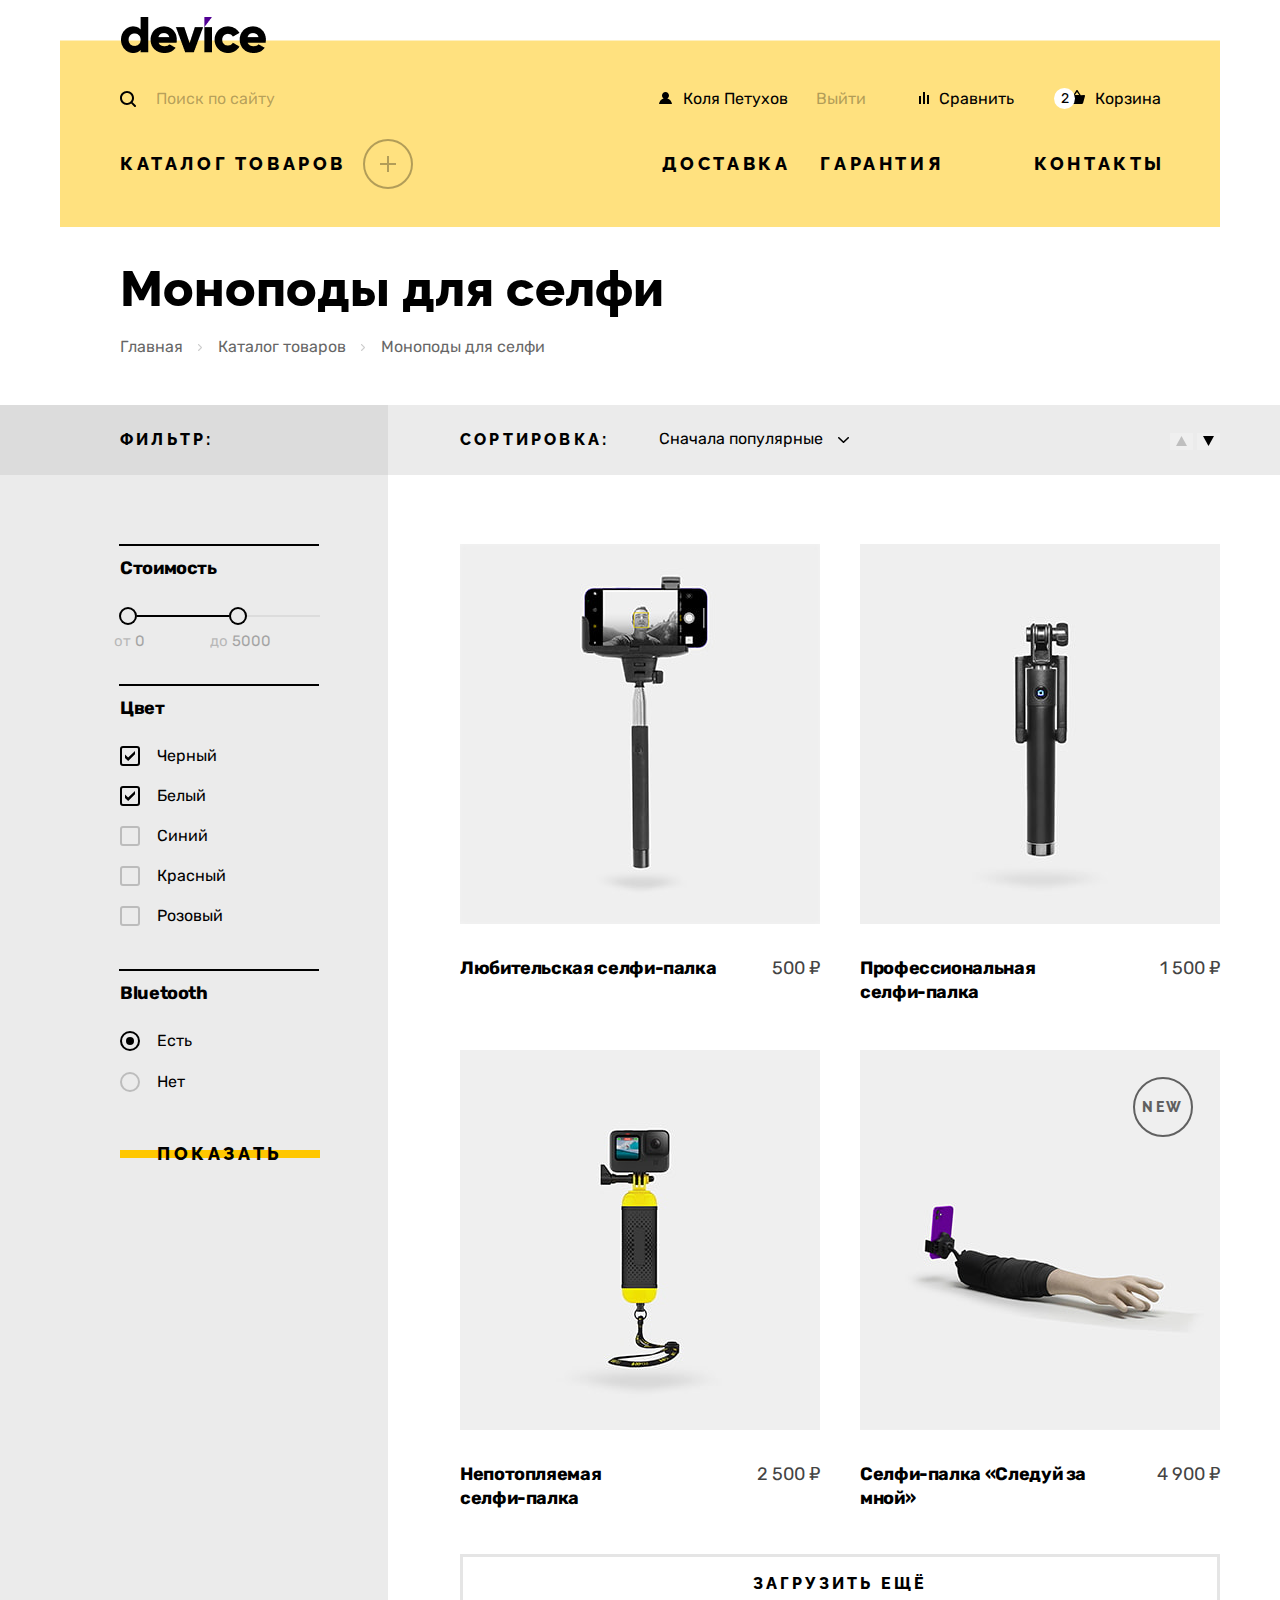
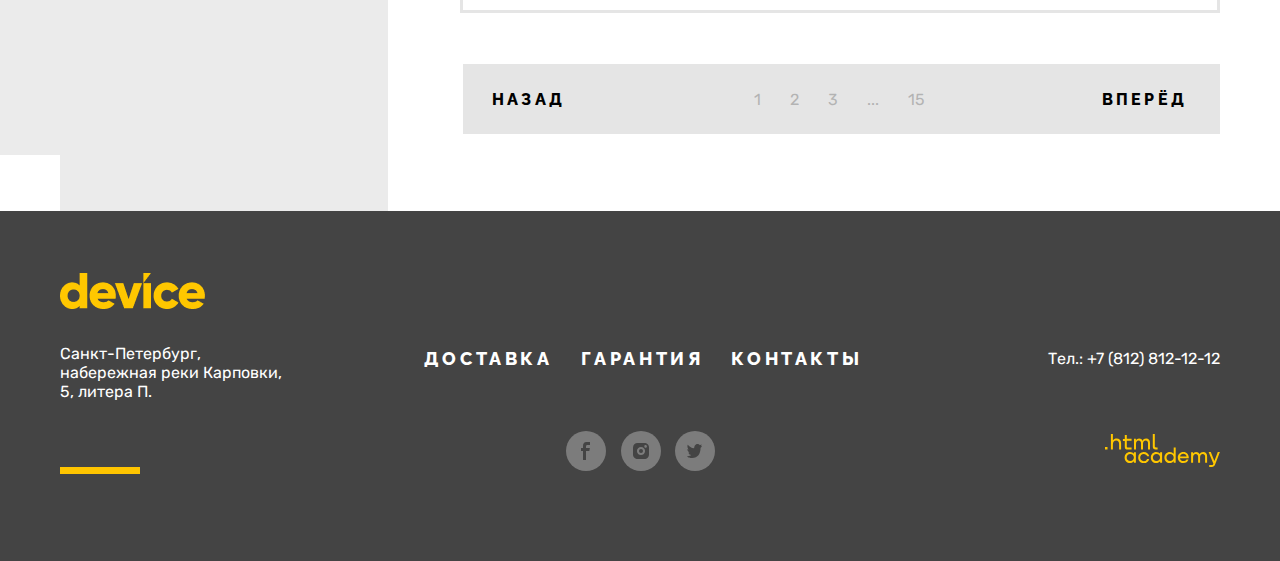
==== commit 1b283a64: "Декоративные элементы на главной странице" ====
--- a/catalog.html
+++ b/catalog.html
@@ -9,7 +9,7 @@
   </head>
   <body>
     <header class="header header_catalog">
-      <a href="#" class="link_logo">
+      <a href="#" class="link_logo header_logo">
         <img src="img/main_logo.png" width="145" height="36" alt="Device" class="main_logo">
       </a>
       <nav class="header_nav">
@@ -105,7 +105,7 @@
                         <button class="range_toggle toggle_min" type="range">
                           <span class="visually_hidden">Изменить минимальную цену</span>
                         </button>
-                        <button class="range_toggle toggle_man" type="range">
+                        <button class="range_toggle toggle_max" type="range">
                           <span class="visually_hidden">Изменить максималную цену</span>
                         </button>
                       </div>
@@ -126,35 +126,35 @@
                   <ul class="filter_color_list">
                     <li class="filter_color_item">
                       <label class="filter_color_label">
-                        <input type="checkbox" name="black" class="filter_color_input" checked>
+                        <input type="checkbox" name="black" class="filter_input visually_hidden" checked>
                         <span class="control_mark"></span>
                         <span class="example">Черный</span>
                       </label>
                     </li>
                     <li class="filter_color_item">
                       <label class="filter_color_label">
-                        <input type="checkbox" name="white" class="filter_color_input" checked>
+                        <input type="checkbox" name="white" class="filter_input visually_hidden" checked>
                         <span class="control_mark"></span>
                         <span class="example">Белый</span>
                       </label>
                     </li>
                     <li class="filter_color_item">
                       <label class="filter_color_label">
-                        <input type="checkbox" name="blue" class="filter_color_input">
-                        <span class="control_mark"></span>
+                        <input type="checkbox" name="blue" class="filter_input visually_hidden">
+                        <span class="control_mark "></span>
                         <span class="example">Синий</span>
                       </label>
                     </li>
                     <li class="filter_color_item">
                       <label class="filter_color_label">
-                        <input type="checkbox" name="red" class="filter_color_input">
+                        <input type="checkbox" name="red" class="filter_input visually_hidden">
                         <span class="control_mark"></span>
                         <span class="example">Красный</span>
                       </label>
                     </li>
                     <li class="filter_color_item">
                       <label class="filter_color_label">
-                        <input type="checkbox" name="pink" class="filter_color_input">
+                        <input type="checkbox" name="pink" class="filter_input visually_hidden">
                         <span class="control_mark"></span>
                         <span class="example">Розовый</span>
                       </label>
@@ -167,14 +167,14 @@
                   <ul class="filter_bluetooth_list">
                     <li class="filter_bluetooth_item">
                       <label class="filter_bluetooth_label">
-                        <input type="radio" name="filter_bluetooth" class="filter_bluetooth_input" value="yes" checked>
+                        <input type="radio" name="filter_bluetooth" class="filter_input visually_hidden" value="yes" checked>
                         <span class="control_mark"></span>
                         <span class="example">Есть</span>
                       </label>
                     </li class="filter_bluetooth_item">
                     <li>
                       <label class="filter_bluetooth_label">
-                        <input type="radio" name="filter_bluetooth" class="filter_bluetooth_input" value="no">
+                        <input type="radio" name="filter_bluetooth" class="filter_input visually_hidden" value="no">
                         <span class="control_mark"></span>
                         <span class="example">Нет</span>
                       </label>
@@ -189,26 +189,28 @@
           <div class="catalog_right_column">
             <section class="sorting_type">
               <form action="sorting_list">
-                <label class="product_label label_sorting" for="sorting">Сортировка:</label>
-                <select name="sorting_list" id="sorting">
-                  <option class="example" value="popular">Сначала популярные</option>
-                  <option class="example" value="new_models">Сначала новый модели</option>
-                  <option class="example" value="cheap">Сначала дешевые</option>
-                  <option class="example" value="expensive">Сначала дорогие</option>
-                </select>
-                <button class="visually_hidden" type="submit">Отсортировать</button>
+                <div class="select">
+                  <label class="product_label label_sorting" for="sorting">Сортировка:</label>
+                  <select class="select_control" name="sorting_list" id="sorting">
+                    <option class="example" value="popular">Сначала популярные</option>
+                    <option class="example" value="new_models">Сначала новый модели</option>
+                    <option class="example" value="cheap">Сначала дешевые</option>
+                    <option class="example" value="expensive">Сначала дорогие</option>
+                  </select>
+                  <button class="visually_hidden" type="submit">Отсортировать</button>
+                </div>
               </form>
-              <div class="switch">
+              <div class="sorting_switch">
                 <button class="sorting_type_button sorting_type_up">
                   <span class="visually_hidden"> По возрастанию</span>
-                  <svg width="11" height="10" fill="none" xmlns="http://www.w3.org/2000/svg">
-                    <path d="M5.5 0 11 10H0" fill="#000"/>
+                  <svg class="icon_sorting_switch" width="11" height="10" fill="#000" xmlns="http://www.w3.org/2000/svg">
+                    <path d="M5.5 0 11 10H0"/>
                   </svg>
                 </button>
                 <button class="sorting_type_button sorting_type_down active">
                   <span class="visually_hidden">По убыванию</span>
-                  <svg width="11" height="10" fill="none" xmlns="http://www.w3.org/2000/svg">
-                    <path d="M5.5 10 0 0h11" fill="#000"/>
+                  <svg class="icon_sorting_switch" width="11" height="10" fill="#000" xmlns="http://www.w3.org/2000/svg">
+                    <path d="M5.5 10 0 0h11"/>
                   </svg>
                 </button>
               </div>
@@ -317,15 +319,21 @@
           <a href="https://htmlacademy.ru/" class="link_logo">
             <img class="footer_logo_img" src="img/footer_logo.png" width="145" height="36" alt="Логотип Интернет-магазина Девайс">
           </a>
-          <address class="footer_address">Санкт-Петербург, набережная реки Карповки, 5, литера П.</address>
+          <address class="footer_address address">Санкт-Петербург, набережная реки Карповки, 5, литера П.</address>
         </section>
 
         <section class="footer_menu">
           <nav class="footer_nav">
             <ul class="footer_nav_list">
-              <li class="footer_item"><a href="#" class="link footer_link">Доставка</a></li>
-              <li class="footer_item"><a href="#" class="link footer_link">Гарантия</a></li>
-              <li class="footer_item"><a href="#" class="link footer_link">Контакты</a></li>
+              <li class="footer_item">
+                <a href="#" class="link footer_link">Доставка</a>
+              </li>
+              <li class="footer_item">
+                <a href="#" class="link footer_link">Гарантия</a>
+              </li>
+              <li class="footer_item">
+                <a href="#" class="link footer_link">Контакты</a>
+              </li>
             </ul>
           </nav>
 
@@ -333,17 +341,17 @@
             <li class="footer_social_item">
               <h4 class="visually_hidden">Фейсбук</h4>
               <a class="footer_soc_link" href="https://www.facebook.com/htmlacademy">
-                <div class="soc_icon facebook">
+                <div class="soc_icon">
                   <svg class="footer_icon" aria-hidden="true" focusable="false" width="9" height="18" xmlns="http://www.w3.org/2000/svg">
                     <path d="M6.5 3H9V0H5.6C2.8 0 2 1.7 2 4.2V6H0v3h2v9h3V9h3.3l.6-3H5V4.5C5 3.7 5.3 3 6.5 3Z"/>
                   </svg>
                 </div>
               </a>
             </li>
-            <li class="footer_social_item">
+            <li class="footer_social_item instagram">
               <h4 class="visually_hidden">Инстаграм</h4>
               <a class="footer_soc_link" href="https://www.instagram.com/htmlacademy/">
-                <div class="soc_icon instagram">
+                <div class="soc_icon">
                   <svg class="footer_icon" aria-hidden="true" focusable="false" width="16" height="16" xmlns="http://www.w3.org/2000/svg">
                     <path d="M8 10a2 2 0 1 0 0-4 2 2 0 0 0 0 4Z"/><path d="M14.7 1.3c-.9-.9-2-1.3-3.4-1.3H4.7C1.9 0 0 1.9 0 4.7v6.6c0 1.4.4 2.6 1.4 3.4.9.9 2 1.3 3.3 1.3h6.6c1.4 0 2.6-.4 3.4-1.3.8-.9 1.3-2 1.3-3.4V4.7c0-1.4-.4-2.6-1.3-3.4ZM8 12.1c-2.2 0-4.1-1.8-4.1-4.1S5.8 3.9 8 3.9c2.2 0 4.1 1.8 4.1 4.1s-1.9 4.1-4.1 4.1Zm4.6-7.4c-.7 0-1.3-.5-1.3-1.3s.5-1.3 1.3-1.3c.7 0 1.3.6 1.3 1.3 0 .7-.6 1.3-1.3 1.3Z"/>
                   </svg>
@@ -353,7 +361,7 @@
             <li class="footer_social_item">
               <h4 class="visually_hidden">Твиттер</h4>
               <a class="footer_soc_link" href="https://twitter.com/htmlacademy_ru">
-                <div class="soc_icon twitter">
+                <div class="soc_icon">
                   <svg class="footer_icon" aria-hidden="true" focusable="false" width="15" height="14" xmlns="http://www.w3.org/2000/svg">
                     <g clip-path="url(#a)"><path d="M9.7.1c1.5-.5 2.6.3 3.2 1.1.5-.2 1.1-.4 1.7-.6 0 .8-.5 1.4-.8 1.6.7.2 1.2-.4 1.2-.4-.1.9-.9 1.7-1.4 1.9-.2 6.3-2.8 10.4-8.9 10.3h-.4C4 14 .6 13.6 0 12.2c2 .2 3.4-.4 4.1-1.1-.8-.3-2.4-.4-2.6-2.8.3.2.5.3 1.1.2C1.5 7.7.3 7 .4 5c.3.3.9.5 1.2.4C1 5.2-.2 2.3.8.8c1.6 1.7 3.3 3.4 6.3 3.5.2-2.1 1-3.5 2.6-4.2Z"/></g><defs><clipPath id="a"><path d="M0 0h15v14H0z"/></clipPath></defs>
                   </svg>
@@ -365,7 +373,7 @@
 
         <section class="footer_contacts">
           <address class="footer_address phone">
-            <a href="tel:88128121212" class="footer_phone">+7 (812) 812-12-12</a>
+            <a href="tel:88128121212" class="footer_phone">Тел.: +7 (812) 812-12-12</a>
           </address>
           <a href="https://htmlacademy.ru/" class="link_logo link_logo_footer">
             <svg class="icon_html" aria-hidden="true" focusable="false" width="115" height="34" xmlns="http://www.w3.org/2000/svg" viewBox="0 0 115 34" fill="#FFC700">
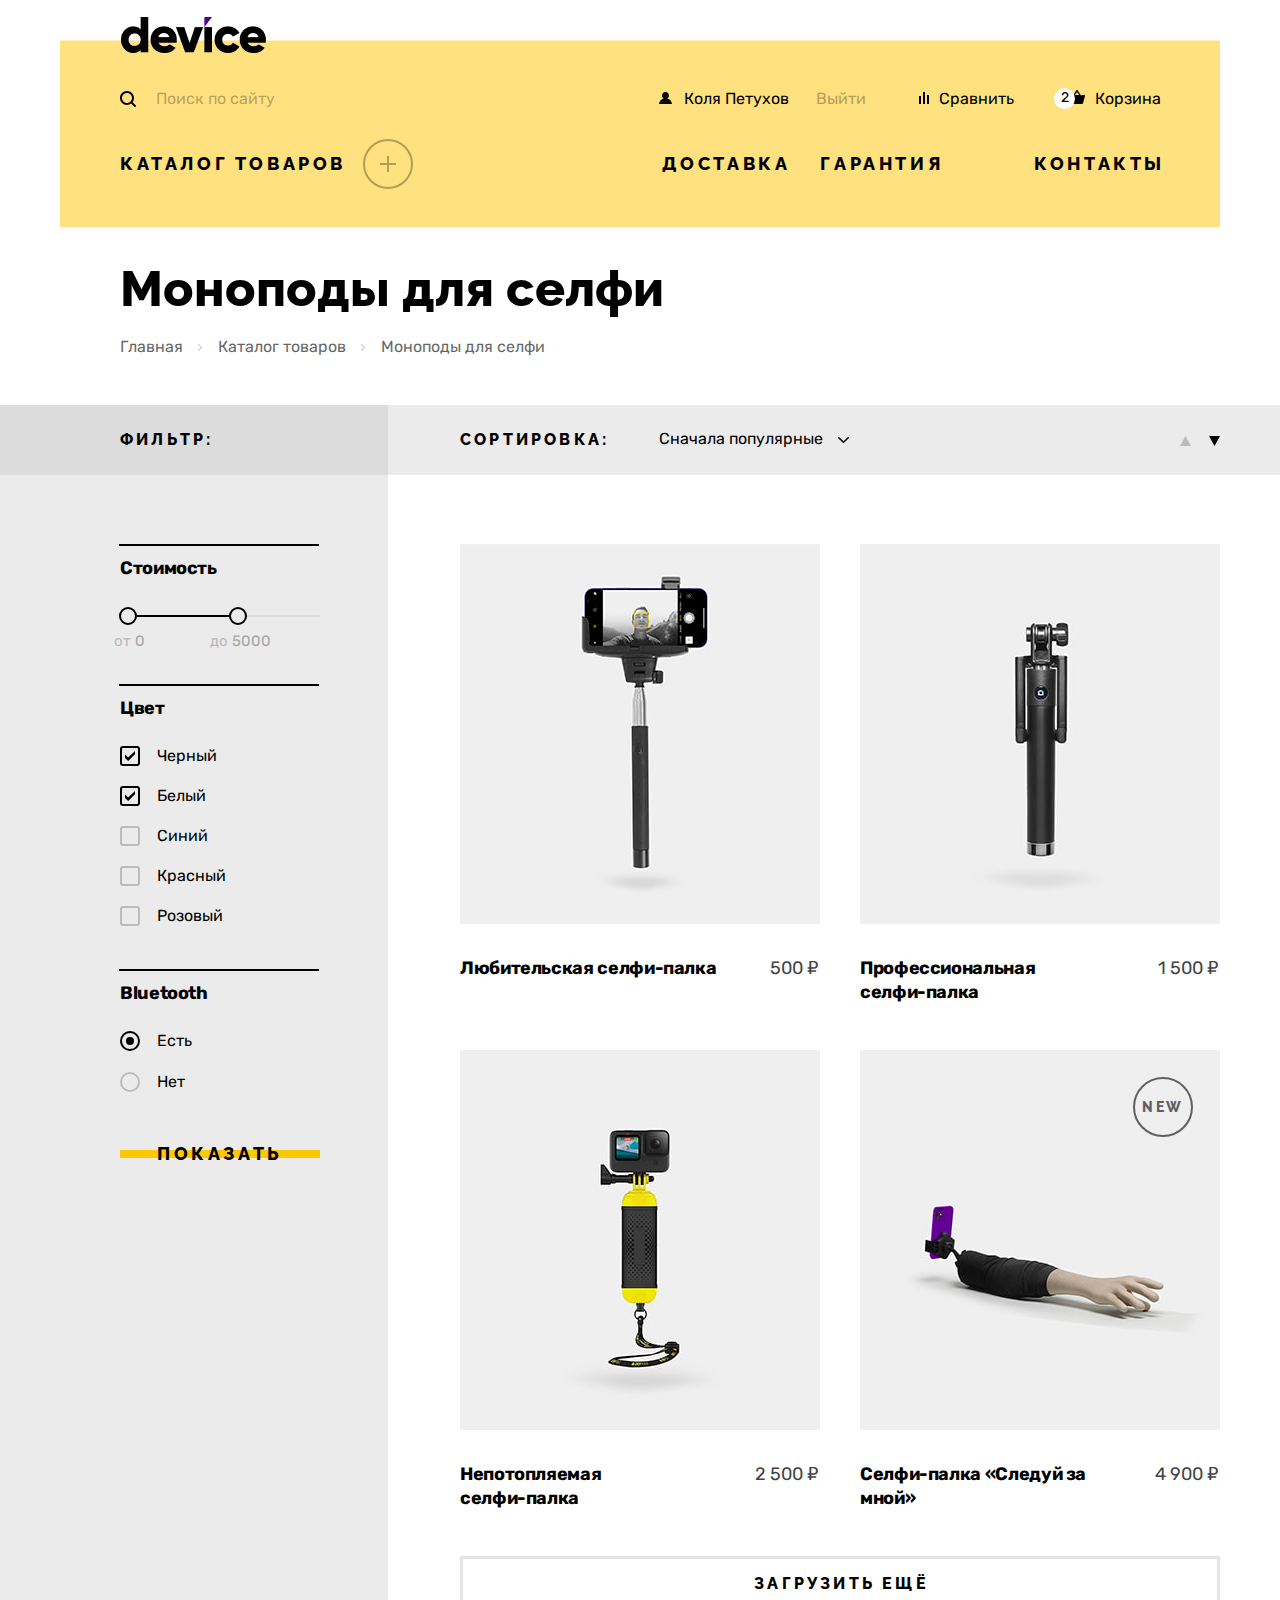
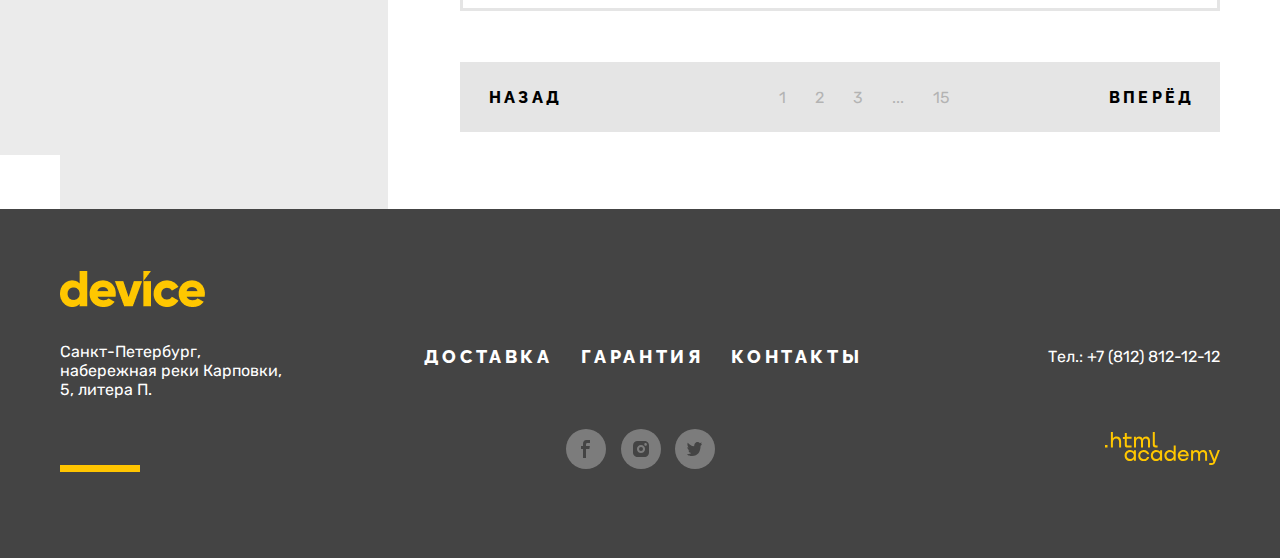
==== commit 8bbb94fd: "Декоративные элементы на главной странице" ====
--- a/catalog.html
+++ b/catalog.html
@@ -15,13 +15,14 @@
       <nav class="header_nav">
         <div class="header_menu_full">
           <form action="#" method="get" class="header_form">
-            <svg class="icon_search" aria-hidden="true" focusable="false" width="16" height="16" fill="none" xmlns="http://www.w3.org/2000/svg">
-              <path d="m15.7 14.3-3.1-3.1C13.5 10 14 8.6 14 7c0-3.9-3.1-7-7-7S0 3.1 0 7s3.1 7 7 7c1.6 0 3-.5 4.2-1.4l3.1 3.1c.2.2.4.3.7.3.6 0 1-.4 1-1 0-.2-.1-.5-.3-.7ZM2 7c0-2.8 2.2-5 5-5s5 2.2 5 5-2.2 5-5 5-5-2.2-5-5Z" fill="#000"/>
-            </svg>
-            <label class="header_search">
-              <input class="header_input" type="text" name="search" placeholder="Поиск по сайту">
-              <button class="btn_search">Найти</button>
+            <label class="header_search" for="search">
+              <svg class="icon_search" aria-hidden="true" focusable="false" width="16" height="16" fill="none" xmlns="http://www.w3.org/2000/svg">
+                <path d="m15.7 14.3-3.1-3.1C13.5 10 14 8.6 14 7c0-3.9-3.1-7-7-7S0 3.1 0 7s3.1 7 7 7c1.6 0 3-.5 4.2-1.4l3.1 3.1c.2.2.4.3.7.3.6 0 1-.4 1-1 0-.2-.1-.5-.3-.7ZM2 7c0-2.8 2.2-5 5-5s5 2.2 5 5-2.2 5-5 5-5-2.2-5-5Z" fill="#000"/>
+              </svg>
+              <div class="visually_hidden">Поиск по сайту</div>
             </label>
+            <input class="header_input" type="text" name="search" placeholder="Поиск по сайту">
+            <button class="btn_search">Найти</button>
           </form>
           <ul class="header_nav_list header_menu_user">
             <li class="user_item user_name">
@@ -171,8 +172,8 @@
                         <span class="control_mark"></span>
                         <span class="example">Есть</span>
                       </label>
-                    </li class="filter_bluetooth_item">
-                    <li>
+                    </li>
+                    <li class="filter_bluetooth_item">
                       <label class="filter_bluetooth_label">
                         <input type="radio" name="filter_bluetooth" class="filter_input visually_hidden" value="no">
                         <span class="control_mark"></span>
@@ -203,13 +204,13 @@
               <div class="sorting_switch">
                 <button class="sorting_type_button sorting_type_up">
                   <span class="visually_hidden"> По возрастанию</span>
-                  <svg class="icon_sorting_switch" width="11" height="10" fill="#000" xmlns="http://www.w3.org/2000/svg">
+                  <svg class="icon_sorting_switch" width="11" height="10" xmlns="http://www.w3.org/2000/svg">
                     <path d="M5.5 0 11 10H0"/>
                   </svg>
                 </button>
                 <button class="sorting_type_button sorting_type_down active">
                   <span class="visually_hidden">По убыванию</span>
-                  <svg class="icon_sorting_switch" width="11" height="10" fill="#000" xmlns="http://www.w3.org/2000/svg">
+                  <svg class="icon_sorting_switch" width="11" height="10" xmlns="http://www.w3.org/2000/svg">
                     <path d="M5.5 10 0 0h11"/>
                   </svg>
                 </button>
@@ -224,52 +225,52 @@
                       <img class="product_card_image" src="img/selfi_sticks/non_prof_stick.jpg" width="360" height="380" alt="Любительская селфи-палка">
                       <div class="card_description">
                         <h3 class="product_card_title">Любительская селфи-палка</h3>
-                        <p class="product_card_price">500 ₽</p>
+                        <span class="product_card_price">500 ₽</span>
                       </div>
                       <div class="product_new visually_hidden">
                         <span class="product_card_new">NEW</span>
                       </div>
                     </a>
-                    <a href="#" class="link all_link product_card_button visually_hidden">Подробнее</a>
+                    <a href="#" class="link all_link product_card_button">Подробнее</a>
                   </li>
                   <li class="product_card">
                     <a class="product_card_link" href="#">
                       <img class="product_card_image" src="img/selfi_sticks/prof_stick.jpg" width="360" height="380" alt="Профессиональная селфи-палка ">
                       <div class="card_description">
                         <h3 class="product_card_title">Профессиональная<br> селфи-палка</h3>
-                        <p class="product_card_price">1 500 ₽</p>
+                        <span class="product_card_price">1 500 ₽</span>
                       </div>
                       <div class="product_new visually_hidden">
                         <span class="product_card_new">NEW</span>
                       </div>
                     </a>
-                    <a href="#" class="link all_link product_card_button visually_hidden">Подробнее</a>
+                    <a href="#" class="link all_link product_card_button">Подробнее</a>
                   </li>
                   <li class="product_card">
                     <a class="product_card_link" href="#">
                       <img class="product_card_image" src="img/selfi_sticks/unsinkable_stick.jpg" width="360" height="380" alt="Непотопляемая селфи-палка">
                       <div class="card_description">
                         <h3 class="product_card_title">Непотопляемая<br> селфи-палка</h3>
-                        <p class="product_card_price">2 500 ₽</p>
+                        <span class="product_card_price">2 500 ₽</span>
                       </div>
                       <div class="product_new visually_hidden">
                         <span class="product_card_new">NEW</span>
                       </div>
                     </a>
-                    <a href="#" class="link all_link product_card_button visually_hidden">Подробнее</a>
+                    <a href="#" class="link all_link product_card_button">Подробнее</a>
                   </li>
                   <li class="product_card">
                     <a class="product_card_link" href="#">
                       <img class="product_card_image" src="img/selfi_sticks/hand_stick.jpg" width="360" height="380" alt="Селфи-палка «Следуй за мной»">
                       <div class="card_description">
                         <h3 class="product_card_title">Селфи-палка «Следуй за мной»</h3>
-                        <p class="product_card_price">4 900 ₽</p>
+                        <span class="product_card_price">4 900 ₽</span>
                       </div>
                       <div class="product_new">
                         <span class="product_card_new">NEW</span>
                       </div>
                     </a>
-                    <a href="#" class="link all_link product_card_button visually_hidden">Подробнее</a>
+                    <a href="#" class="link all_link product_card_button">Подробнее</a>
                   </li>
                 </ul>
                 <button class="button cards_show_more" type="button">Загрузить ещё</button>
@@ -279,29 +280,19 @@
                 <button class="button cards_number_page btn_back" type="button">НАЗАД</button>
                 <ul class="pagination_list">
                   <li class="pagination_item">
-                    <a class="pagination_link pagination_prev pagination_disabled">
-                      <p class="pagination_number">1</p>
-                    </a>
-                  </li>
-                  <li class="pagination_item">
-                    <a class="pagination_link pagination_prev pagination_disabled">
-                      <p class="pagination_number">2</p>
-                    </a>
-                  </li>
-                  <li class="pagination_item">
-                    <a class="pagination_link pagination_prev pagination_disabled">
-                      <p class="pagination_number">3</p>
-                    </a>
-                  </li>
-                  <li class="pagination_item">
-                    <a class="pagination_link pagination_prev pagination_disabled">
-                      <p class="pagination_number">...</p>
-                    </a>
-                  </li>
-                  <li class="pagination_item">
-                    <a class="pagination_link pagination_prev pagination_disabled">
-                      <p class="pagination_number">15</p>
-                    </a>
+                    <a class="pagination_link pagination_number">1</a>
+                  </li>
+                  <li class="pagination_item">
+                    <a class="pagination_link pagination_number">2</a>
+                  </li>
+                  <li class="pagination_item">
+                    <a class="pagination_link pagination_number">3</a>
+                  </li>
+                  <li class="pagination_item">
+                    <a class="pagination_link pagination_number">...</a>
+                  </li>
+                  <li class="pagination_item">
+                    <a class="pagination_link pagination_number">15</a>
                   </li>
                 </ul>
                 <button class="button cards_number_page btn_forward" type="button">ВПЕРЁД</button>
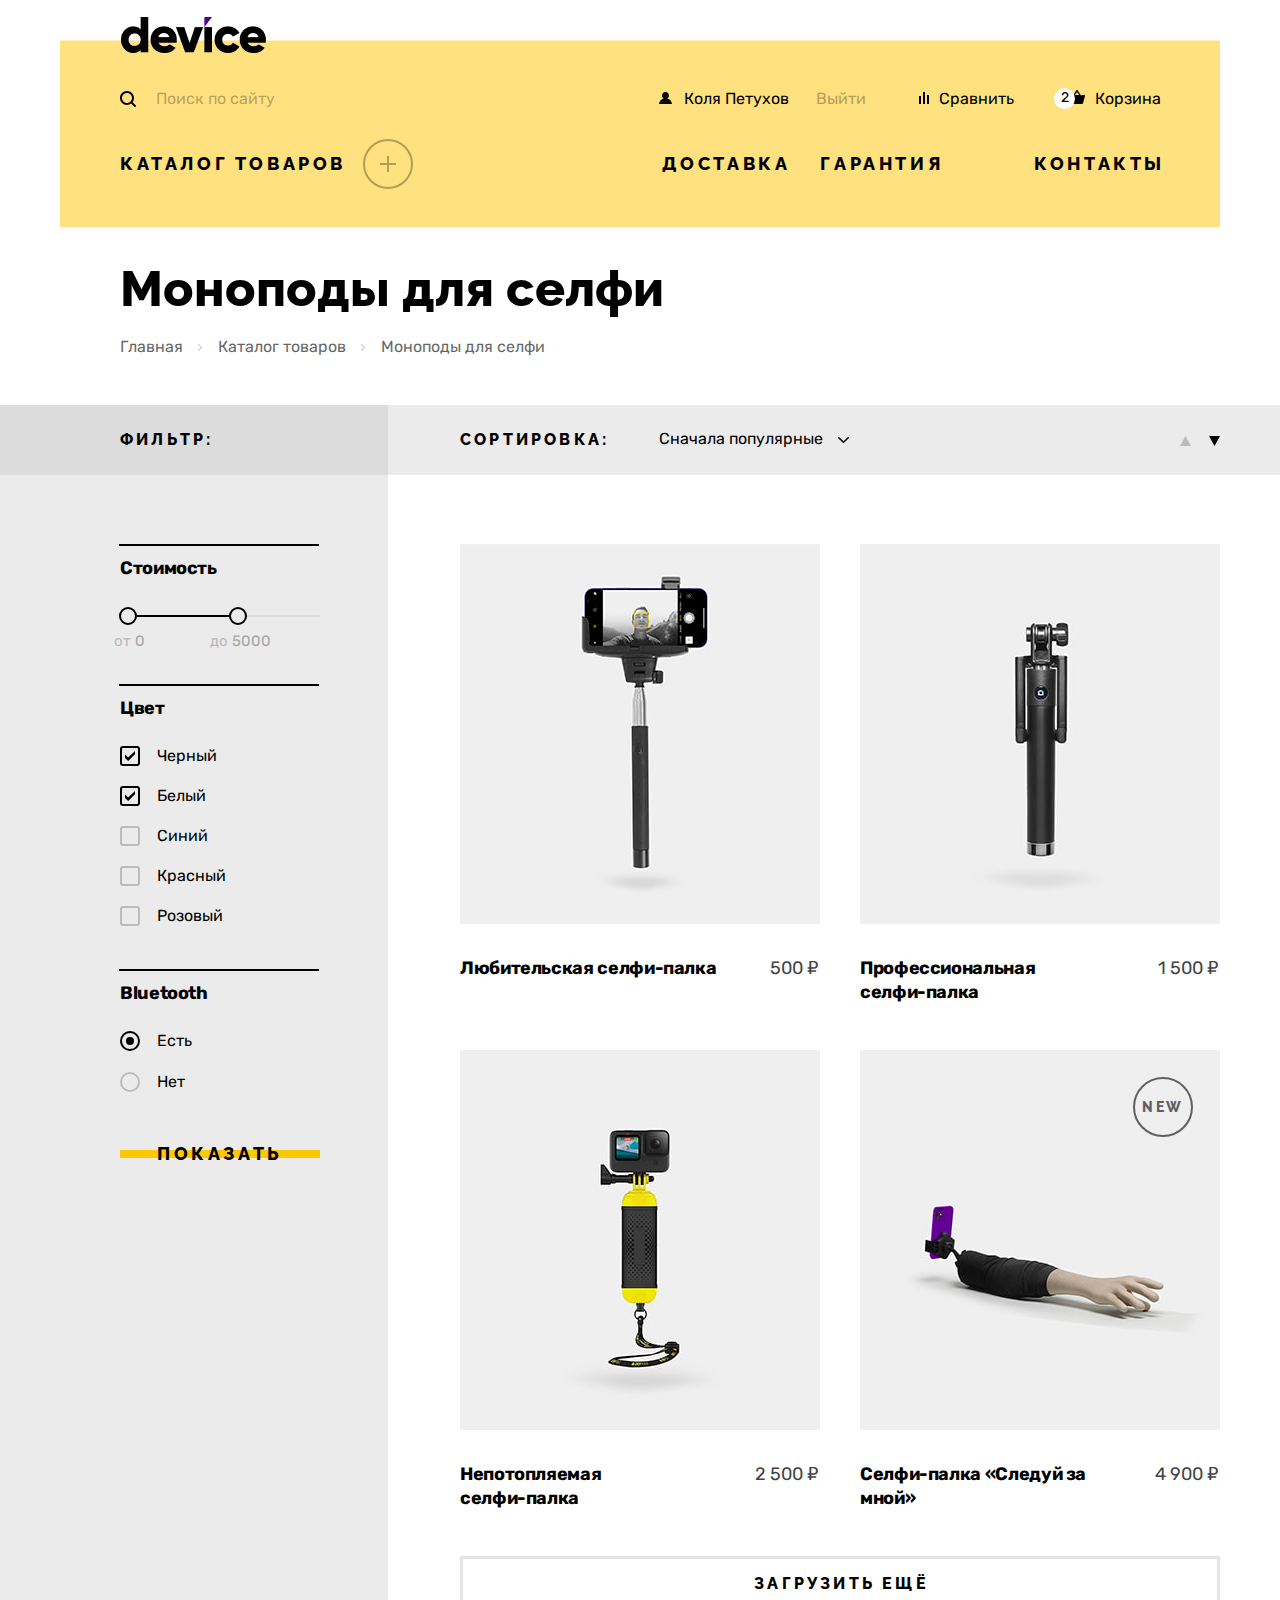
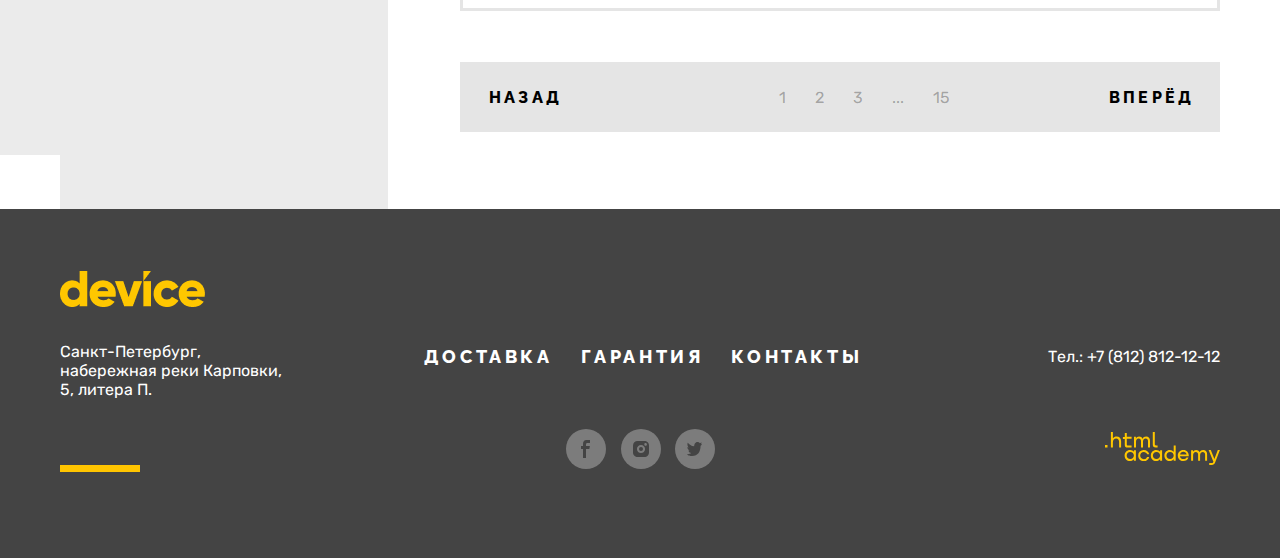
==== commit db76b0b0: "Доработка проекта по седьмой главе" ====
--- a/catalog.html
+++ b/catalog.html
@@ -70,6 +70,22 @@
                 <path d="M16 7H0v2h16V7Z"/>
               </svg>
             </div>
+            <div class="submenu_wrapper">
+              <div class="submenu">
+                <ul class="submenu_list">
+                  <li class="submenu_item"><a class="submenu_link" href="#">Виртуальная реальность</a></li>
+                  <li class="submenu_item"><a class="submenu_link" href="#">Моноподы для cелфи</a></li>
+                  <li class="submenu_item"><a class="submenu_link" href="#">Экшн-камеры</a></li>
+                </ul>
+                <ul class="submenu_list submit_watch">
+                  <li class="submenu_item"><a class="submenu_link" href="#">Фитнес-браслеты</a></li>
+                  <li class="submenu_item"><a class="submenu_link" href="#">Умные часы</a></li>
+                </ul>
+                <ul class="submenu_list">
+                  <li class="submenu_item"><a class="submenu_link" href="#">Квадрокоптеры</a></li>
+                </ul>
+              </div>
+            </div>
           </li>
           <li class="menu_item item_delivery"><a href="#delivery" class="link menu_link link_outline">Доставка</a></li>
           <li class="menu_item item_guarantee"><a href="#insurance" class="link menu_link link_outline">Гарантия</a></li>
@@ -280,19 +296,19 @@
                 <button class="button cards_number_page btn_back" type="button">НАЗАД</button>
                 <ul class="pagination_list">
                   <li class="pagination_item">
-                    <a class="pagination_link pagination_number">1</a>
-                  </li>
-                  <li class="pagination_item">
-                    <a class="pagination_link pagination_number">2</a>
-                  </li>
-                  <li class="pagination_item">
-                    <a class="pagination_link pagination_number">3</a>
-                  </li>
-                  <li class="pagination_item">
-                    <a class="pagination_link pagination_number">...</a>
-                  </li>
-                  <li class="pagination_item">
-                    <a class="pagination_link pagination_number">15</a>
+                    <a class="pagination_link pagination_number" href="#">1</a>
+                  </li>
+                  <li class="pagination_item">
+                    <a class="pagination_link pagination_number" href="#">2</a>
+                  </li>
+                  <li class="pagination_item">
+                    <a class="pagination_link pagination_number" href="#">3</a>
+                  </li>
+                  <li class="pagination_item">
+                    <a class="pagination_link pagination_number" href="#">...</a>
+                  </li>
+                  <li class="pagination_item">
+                    <a class="pagination_link pagination_number" href="#">15</a>
                   </li>
                 </ul>
                 <button class="button cards_number_page btn_forward" type="button">ВПЕРЁД</button>
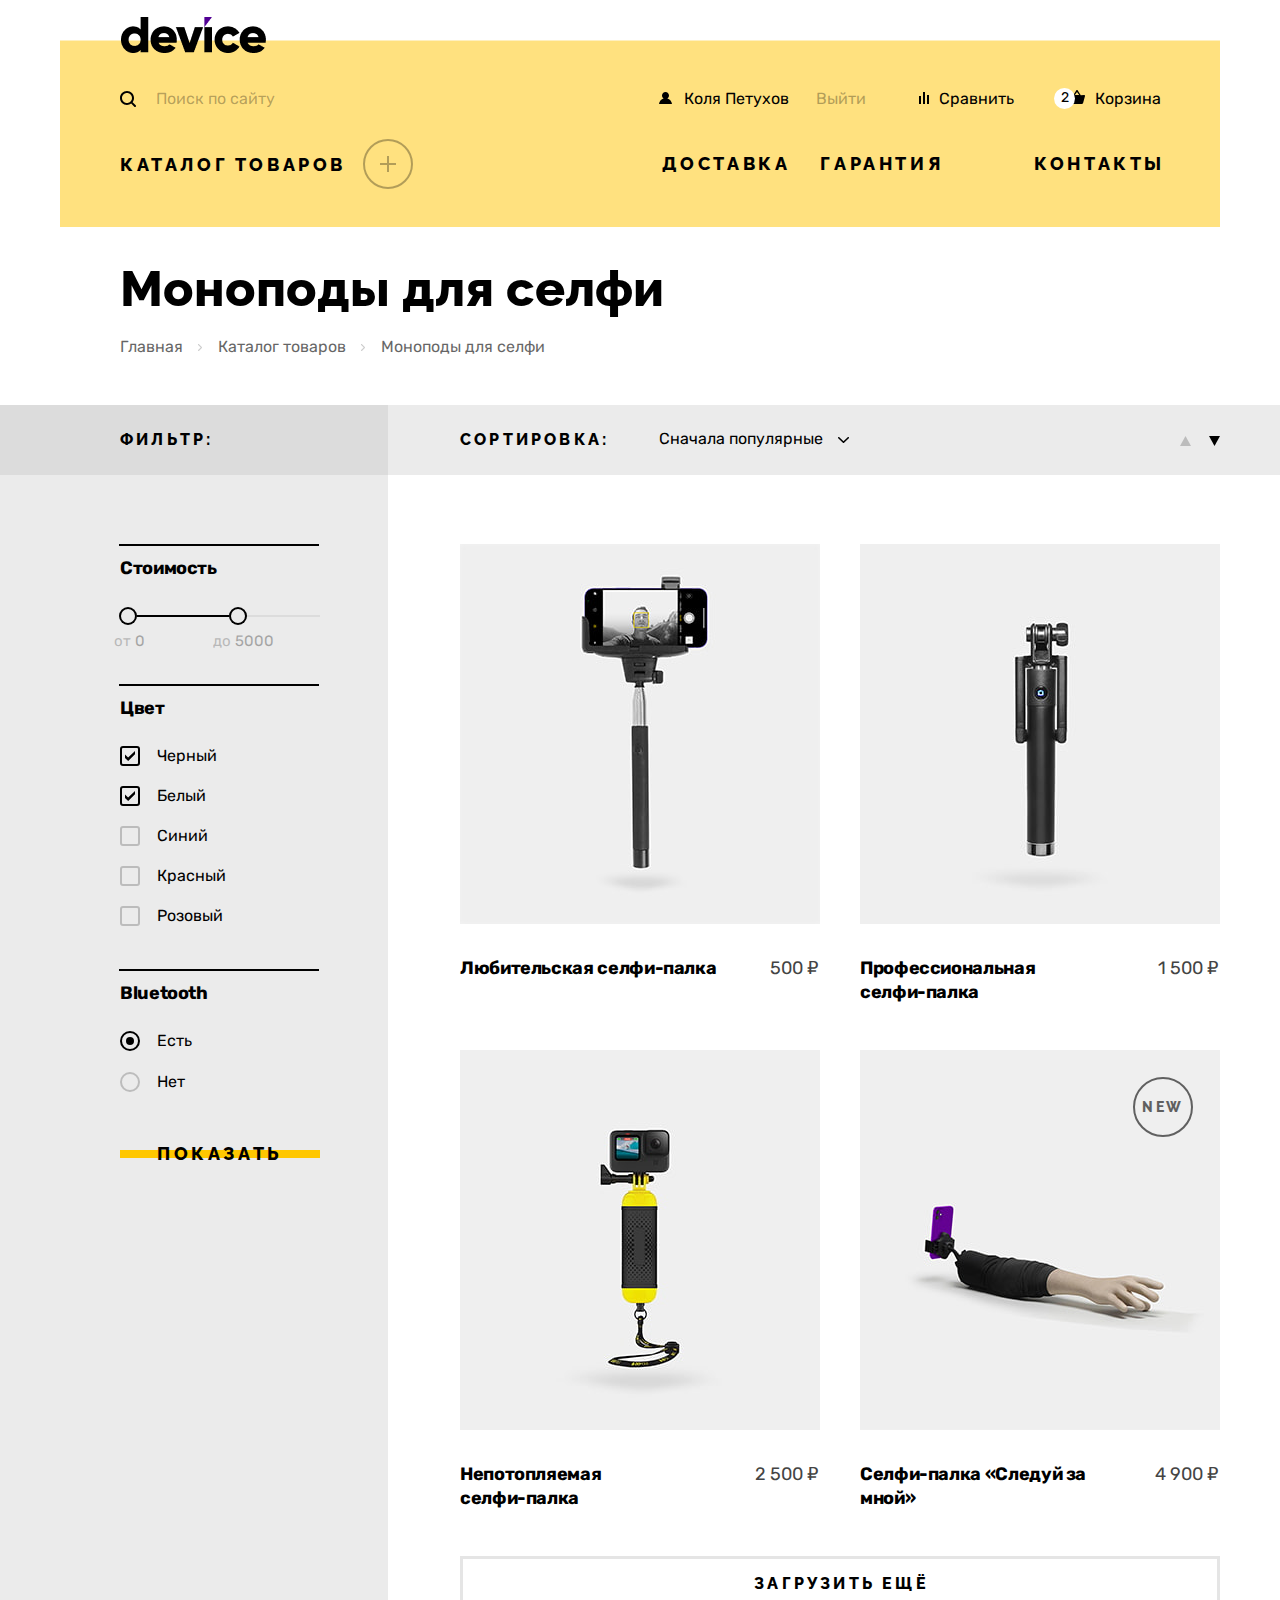
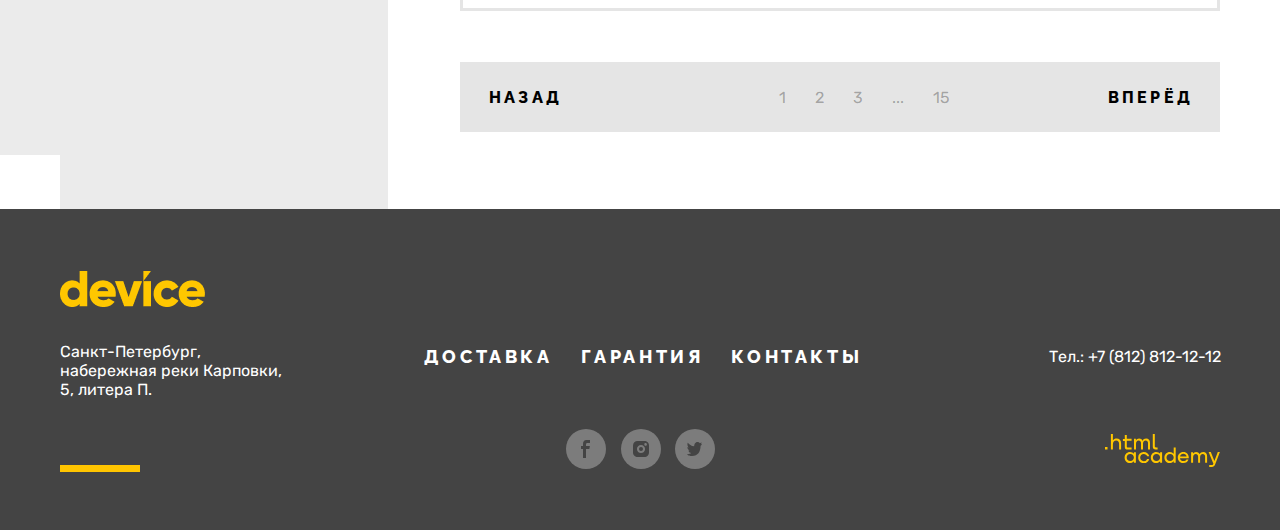
==== commit 2a45f7b7: "Проверяем макет по критериям" ====
--- a/catalog.html
+++ b/catalog.html
@@ -5,7 +5,8 @@
       <meta http-equiv="X-UA-Compatible" content="IE=edge">
       <meta name="viewport" content="width=device-width, initial-scale=1.0">
       <title>Каталог</title>
-      <link rel="stylesheet" href="css\main.css">
+      <link rel="icon" type="image/png" sizes="32x32" href="img/favicon.png">
+      <link rel="stylesheet" href="css/main.css">
   </head>
   <body>
     <header class="header header_catalog">
@@ -15,14 +16,14 @@
       <nav class="header_nav">
         <div class="header_menu_full">
           <form action="#" method="get" class="header_form">
+            <span class="visually_hidden">Поиск по сайту</span>
             <label class="header_search" for="search">
               <svg class="icon_search" aria-hidden="true" focusable="false" width="16" height="16" fill="none" xmlns="http://www.w3.org/2000/svg">
                 <path d="m15.7 14.3-3.1-3.1C13.5 10 14 8.6 14 7c0-3.9-3.1-7-7-7S0 3.1 0 7s3.1 7 7 7c1.6 0 3-.5 4.2-1.4l3.1 3.1c.2.2.4.3.7.3.6 0 1-.4 1-1 0-.2-.1-.5-.3-.7ZM2 7c0-2.8 2.2-5 5-5s5 2.2 5 5-2.2 5-5 5-5-2.2-5-5Z" fill="#000"/>
               </svg>
-              <div class="visually_hidden">Поиск по сайту</div>
             </label>
-            <input class="header_input" type="text" name="search" placeholder="Поиск по сайту">
-            <button class="btn_search">Найти</button>
+            <input class="header_input" id="search" type="text" name="search" placeholder="Поиск по сайту">
+            <button class="btn_search" type="submit">Найти</button>
           </form>
           <ul class="header_nav_list header_menu_user">
             <li class="user_item user_name">
@@ -58,7 +59,7 @@
           </ul>
         </div>
         <ul class=" header_nav_list header_menu">
-          <li class="menu_item item_catalog">
+          <li class="item_catalog">
             <a href="#catalog" class="link link_catalog">Каталог товаров</a>
             <div class="icon_catalog">
               <svg class="icon_plus" aria-hidden="true" focusable="false" width="16" height="16" fill="none" xmlns="http://www.w3.org/2000/svg">
@@ -87,9 +88,9 @@
               </div>
             </div>
           </li>
-          <li class="menu_item item_delivery"><a href="#delivery" class="link menu_link link_outline">Доставка</a></li>
-          <li class="menu_item item_guarantee"><a href="#insurance" class="link menu_link link_outline">Гарантия</a></li>
-          <li class="menu_item item_contacts"><a href="#contacts" class="link menu_link link_outline">Контакты</a></li>
+          <li class="item_delivery"><a href="#delivery" class="link menu_link link_outline">Доставка</a></li>
+          <li class="item_guarantee"><a href="#insurance" class="link menu_link link_outline">Гарантия</a></li>
+          <li class="item_contacts"><a href="#contacts" class="link menu_link link_outline">Контакты</a></li>
         </ul>
       </nav>
     </header>
@@ -98,7 +99,7 @@
       <div class="page-container">
         <section class="inner_way">
           <h1 class="visually_hidden">Товары</h1>
-          <h2 class="inner_way_title">Моноподы для селфи</h1>
+          <h2 class="subtitle inner_way_title">Моноподы для селфи</h2>
           <ul class="inner_way_list">
             <li class="inner_way_item"><a href="#" class="inner_way_link">Главная</a></li>
             <li class="inner_way_item"><a href="#" class="inner_way_link">Каталог товаров</a></li>
@@ -109,9 +110,9 @@
         <div class="catalog_products_container">
           <div class="catalog_left_column">
             <aside class="catalog_products">
-              <h2 class="visually_hidden">Список товаров с фильтрами</h2>
+              <h2 class="subtitle visually_hidden">Фильтр товаров</h2>
               <div class="product_span">
-                <span class="product_label label_span" for="sorting">Фильтр:</span>
+                <span class="product_label label_span">Фильтр:</span>
               </div>
               <form class="catalog_filter" action="https://echo.htmlacademy.ru/" method="get">
                 <fieldset class="filter filter_price">
@@ -119,10 +120,10 @@
                   <div class="range">
                     <div class="range_scale">
                       <div class="range_bar" style="left: 0; width: 119px">
-                        <button class="range_toggle toggle_min" type="range">
+                        <button class="range_toggle toggle_min" type="button">
                           <span class="visually_hidden">Изменить минимальную цену</span>
                         </button>
-                        <button class="range_toggle toggle_max" type="range">
+                        <button class="range_toggle toggle_max" type="button">
                           <span class="visually_hidden">Изменить максималную цену</span>
                         </button>
                       </div>
@@ -205,6 +206,7 @@
 
           <div class="catalog_right_column">
             <section class="sorting_type">
+              <h2 class="subtitle visually_hidden">Список товаров с фильтрами</h2>
               <form action="sorting_list">
                 <div class="select">
                   <label class="product_label label_sorting" for="sorting">Сортировка:</label>
@@ -218,13 +220,13 @@
                 </div>
               </form>
               <div class="sorting_switch">
-                <button class="sorting_type_button sorting_type_up">
+                <button class="sorting_type_button sorting_type_up" type="button">
                   <span class="visually_hidden"> По возрастанию</span>
                   <svg class="icon_sorting_switch" width="11" height="10" xmlns="http://www.w3.org/2000/svg">
                     <path d="M5.5 0 11 10H0"/>
                   </svg>
                 </button>
-                <button class="sorting_type_button sorting_type_down active">
+                <button class="sorting_type_button sorting_type_down active" type="button">
                   <span class="visually_hidden">По убыванию</span>
                   <svg class="icon_sorting_switch" width="11" height="10" xmlns="http://www.w3.org/2000/svg">
                     <path d="M5.5 10 0 0h11"/>
@@ -321,8 +323,9 @@
 
     <footer class="main_footer">
       <div class="footer_container">
-        <h2 class="visually_hidden">Подвал сайта "Девайс"</h2>
+        <h2 class="subtitle visually_hidden">Подвал сайта "Девайс"</h2>
         <section class="footer_info">
+          <h3 class="info_subtitle visually_hidden">Адрес магазина</h3>
           <a href="https://htmlacademy.ru/" class="link_logo">
             <img class="footer_logo_img" src="img/footer_logo.png" width="145" height="36" alt="Логотип Интернет-магазина Девайс">
           </a>
@@ -330,6 +333,7 @@
         </section>
 
         <section class="footer_menu">
+          <h3 class="info_subtitle visually_hidden">Меню сайта и социальные сети</h3>
           <nav class="footer_nav">
             <ul class="footer_nav_list">
               <li class="footer_item">
@@ -349,7 +353,7 @@
               <h4 class="visually_hidden">Фейсбук</h4>
               <a class="footer_soc_link" href="https://www.facebook.com/htmlacademy">
                 <div class="soc_icon">
-                  <svg class="footer_icon" aria-hidden="true" focusable="false" width="9" height="18" xmlns="http://www.w3.org/2000/svg">
+                  <svg class="footer_icon" aria-hidden="true" focusable="false" width="9" height="18" role="img" aria-label="Фейсбук" xmlns="http://www.w3.org/2000/svg">
                     <path d="M6.5 3H9V0H5.6C2.8 0 2 1.7 2 4.2V6H0v3h2v9h3V9h3.3l.6-3H5V4.5C5 3.7 5.3 3 6.5 3Z"/>
                   </svg>
                 </div>
@@ -359,7 +363,7 @@
               <h4 class="visually_hidden">Инстаграм</h4>
               <a class="footer_soc_link" href="https://www.instagram.com/htmlacademy/">
                 <div class="soc_icon">
-                  <svg class="footer_icon" aria-hidden="true" focusable="false" width="16" height="16" xmlns="http://www.w3.org/2000/svg">
+                  <svg class="footer_icon" aria-hidden="true" focusable="false" width="16" height="16" role="img" aria-label="Инстаграм" xmlns="http://www.w3.org/2000/svg">
                     <path d="M8 10a2 2 0 1 0 0-4 2 2 0 0 0 0 4Z"/><path d="M14.7 1.3c-.9-.9-2-1.3-3.4-1.3H4.7C1.9 0 0 1.9 0 4.7v6.6c0 1.4.4 2.6 1.4 3.4.9.9 2 1.3 3.3 1.3h6.6c1.4 0 2.6-.4 3.4-1.3.8-.9 1.3-2 1.3-3.4V4.7c0-1.4-.4-2.6-1.3-3.4ZM8 12.1c-2.2 0-4.1-1.8-4.1-4.1S5.8 3.9 8 3.9c2.2 0 4.1 1.8 4.1 4.1s-1.9 4.1-4.1 4.1Zm4.6-7.4c-.7 0-1.3-.5-1.3-1.3s.5-1.3 1.3-1.3c.7 0 1.3.6 1.3 1.3 0 .7-.6 1.3-1.3 1.3Z"/>
                   </svg>
                 </div>
@@ -369,8 +373,8 @@
               <h4 class="visually_hidden">Твиттер</h4>
               <a class="footer_soc_link" href="https://twitter.com/htmlacademy_ru">
                 <div class="soc_icon">
-                  <svg class="footer_icon" aria-hidden="true" focusable="false" width="15" height="14" xmlns="http://www.w3.org/2000/svg">
-                    <g clip-path="url(#a)"><path d="M9.7.1c1.5-.5 2.6.3 3.2 1.1.5-.2 1.1-.4 1.7-.6 0 .8-.5 1.4-.8 1.6.7.2 1.2-.4 1.2-.4-.1.9-.9 1.7-1.4 1.9-.2 6.3-2.8 10.4-8.9 10.3h-.4C4 14 .6 13.6 0 12.2c2 .2 3.4-.4 4.1-1.1-.8-.3-2.4-.4-2.6-2.8.3.2.5.3 1.1.2C1.5 7.7.3 7 .4 5c.3.3.9.5 1.2.4C1 5.2-.2 2.3.8.8c1.6 1.7 3.3 3.4 6.3 3.5.2-2.1 1-3.5 2.6-4.2Z"/></g><defs><clipPath id="a"><path d="M0 0h15v14H0z"/></clipPath></defs>
+                  <svg class="footer_icon" aria-hidden="true" focusable="false" width="15" height="14" role="img" aria-label="Твиттер" xmlns="http://www.w3.org/2000/svg">
+                    <g clip-path="url(#a)"><path d="M9.7.1c1.5-.5 2.6.3 3.2 1.1.5-.2 1.1-.4 1.7-.6 0 .8-.5 1.4-.8 1.6.7.2 1.2-.4 1.2-.4-.1.9-.9 1.7-1.4 1.9-.2 6.3-2.8 10.4-8.9 10.3h-.4C4 14 .6 13.6 0 12.2c2 .2 3.4-.4 4.1-1.1-.8-.3-2.4-.4-2.6-2.8.3.2.5.3 1.1.2C1.5 7.7.3 7 .4 5c.3.3.9.5 1.2.4C1 5.2-.2 2.3.8.8c1.6 1.7 3.3 3.4 6.3 3.5.2-2.1 1-3.5 2.6-4.2Z"/></g><defs><clipPath><path d="M0 0h15v14H0z"/></clipPath></defs>
                   </svg>
                 </div>
               </a>
@@ -379,11 +383,12 @@
         </section>
 
         <section class="footer_contacts">
+          <h3 class="info_subtitle visually_hidden">Телефон для связи</h3>
           <address class="footer_address phone">
             <a href="tel:88128121212" class="footer_phone">Тел.: +7 (812) 812-12-12</a>
           </address>
-          <a href="https://htmlacademy.ru/" class="link_logo link_logo_footer">
-            <svg class="icon_html" aria-hidden="true" focusable="false" width="115" height="34" xmlns="http://www.w3.org/2000/svg" viewBox="0 0 115 34" fill="#FFC700">
+          <a href="https://htmlacademy.ru/" class="link_logo_footer">
+            <svg class="icon_html" aria-hidden="true" focusable="false" width="115" height="34" role="img" aria-label="HTML Академия" xmlns="http://www.w3.org/2000/svg" viewBox="0 0 115 34" fill="#FFC700">
               <path d="M0 12.9v2.6h2.5v-2.6H0ZM11.6 4.5c-1.6 0-2.8.7-3.6 1.7h-.1V0h-2v15.5h2v-5.3c0-2.1 1.3-3.6 3.3-3.6 1.8 0 2.9 1.4 2.9 3.2v5.7h2V9.4c.1-3-1.8-4.9-4.5-4.9ZM26.6 4.8h-4.8V1.1h-2v3.8h-1.9v2h1.9v6c0 1.7 1 2.7 2.7 2.7h4.1v-2h-3.7c-.7 0-1.1-.4-1.1-1.1V6.8h4.8v-2ZM41.1 4.6c-1.6 0-2.9.8-3.5 2.1h-.1c-.6-1.2-1.8-2.1-3.4-2.1-1.4 0-2.5.8-3.1 1.8h-.1V4.8H29v10.6h2V10c0-2 1-3.5 2.6-3.5 1.5 0 2.4 1 2.4 2.6v6.3h2V9.8c0-2.4 1.4-3.3 2.6-3.3 1.5 0 2.4 1 2.4 2.6v6.3h2V8.9c.1-2.5-1.4-4.3-3.9-4.3ZM47.8 12.7c0 1.7 1 2.7 2.8 2.7h2v-2h-1.7c-.7 0-1.1-.4-1.1-1.1V0h-2v12.7ZM28.9 19.7c-.9-1.1-2.2-1.8-3.9-1.8-3.1 0-5.4 2.3-5.4 5.6s2.3 5.6 5.4 5.6c1.8 0 3-.8 3.8-1.9h.1v1.6h2V18.2h-2v1.5Zm-3.6 7.4c-2.2 0-3.6-1.6-3.6-3.6s1.4-3.6 3.6-3.6 3.6 1.6 3.6 3.6c0 1.9-1.4 3.6-3.6 3.6ZM44.2 22c-.5-2.4-2.6-4.1-5.4-4.1a5.4 5.4 0 0 0-5.6 5.6c0 3.1 2.2 5.6 5.6 5.6 2.8 0 4.9-1.8 5.4-4.2h-2.1a3.4 3.4 0 0 1-3.3 2.3c-2.2 0-3.6-1.6-3.6-3.6s1.4-3.6 3.6-3.6c1.6 0 2.8 1 3.3 2.2h2.1V22ZM55.1 19.7c-.9-1.1-2.2-1.8-3.9-1.8-3.1 0-5.4 2.3-5.4 5.6s2.3 5.6 5.4 5.6c1.8 0 3-.8 3.8-1.9h.1v1.6h2V18.2h-2v1.5Zm-3.6 7.4c-2.2 0-3.6-1.6-3.6-3.6s1.4-3.6 3.6-3.6 3.6 1.6 3.6 3.6c0 1.9-1.5 3.6-3.6 3.6ZM68.7 19.8c-.9-1.1-2.2-1.9-3.9-1.9-3.1 0-5.4 2.3-5.4 5.6s2.2 5.6 5.4 5.6c1.7 0 3-.8 3.8-1.8h.1v1.5h2V13.4h-2v6.4Zm-3.6 7.3c-2.2 0-3.6-1.6-3.6-3.6s1.4-3.6 3.6-3.6 3.6 1.6 3.6 3.6c-.1 2-1.5 3.6-3.6 3.6ZM78.3 17.9c-3.3 0-5.5 2.5-5.5 5.6 0 3 2.1 5.6 5.5 5.6 2.5 0 4.5-1.3 5.2-3.6h-2.1c-.5 1-1.6 1.6-3 1.6-1.9 0-3.3-1.3-3.4-2.9h8.8c.2-3.6-2-6.3-5.5-6.3Zm0 1.9c1.7 0 3 1 3.3 2.6h-6.5c.3-1.5 1.5-2.6 3.2-2.6ZM98.2 17.9c-1.6 0-2.9.8-3.6 2h-.1c-.6-1.2-1.8-2-3.4-2-1.4 0-2.5.7-3.1 1.8v-1.5h-1.9v10.6h2v-5.4c0-2 1-3.4 2.6-3.5 1.5 0 2.4 1 2.4 2.6v6.3h2v-5.6c0-2.4 1.4-3.3 2.6-3.3 1.5 0 2.4 1 2.4 2.6v6.3h2v-6.5c.1-2.6-1.4-4.4-3.9-4.4ZM109.4 27l-3.6-8.9h-2.2l4.8 11.6c-.3.9-.7 1.2-1.7 1.2h-2.5v2h2.5c1.8 0 2.8-.8 3.5-2.6l4.7-12.2h-2.1l-3.4 8.9Z"/>
             </svg>
           </a>
--- a/css/main.css
+++ b/css/main.css
@@ -0,0 +1,2772 @@
+@font-face {
+  font-family: "Rubik";
+  font-weight: 400;
+  font-style: normal;
+  src: url("../fonts/rubik/rubik-400.woff2") format("woff2"),
+    url("../fonts/rubik/rubik-400.woff") format("woff");
+  font-display: swap;
+}
+
+@font-face {
+  font-family: "Rubik";
+  font-weight: 700;
+  font-style: normal;
+  src: url("../fonts/rubik/rubik-700.woff2") format("woff2"),
+    url("../fonts/rubik/rubik-700.woff") format("woff");
+  font-display: swap;
+}
+
+@font-face {
+  font-family: "Rubik";
+  font-weight: 800;
+  font-style: normal;
+  src: url("../fonts/rubik/rubik-800.woff2") format("woff2"),
+    url("../fonts/rubik/rubik-800.woff") format("woff");
+  font-display: swap;
+}
+
+@font-face {
+  font-family: "Raleway";
+  font-weight: 800;
+  font-style: normal;
+  src: url("../fonts/raleway/raleway-800.woff2") format("woff2"),
+    url("../fonts/raleway/raleway-800.woff") format("woff");
+  font-display: swap;
+}
+
+html {
+  height: 100%;
+}
+
+body {
+  font-family: "Rubik", sans-serif;
+  font-weight: 400;
+  font-size: 18px;
+  line-height: 30px;
+  color: #444444;
+  min-width: 1160px;
+  margin: 0;
+  display: flex;
+  flex-direction: column;
+  min-height: 100%;
+  background: #ffffff;
+}
+
+.visually_hidden {
+  position: absolute;
+  width: 1px;
+  height: 1px;
+  margin: -1px;
+  padding: 0;
+  border: 0;
+  clip: rect(0 0 0 0);
+  overflow: hidden;
+}
+
+img {
+  max-width: 100%;
+  object-fit: contain;
+}
+
+/*Header*/
+.header {
+  color: #000000;
+  background: linear-gradient(to bottom, #ffffff 0 23px, #ffe17f 24px 323px);
+  width: 1160px;
+  padding-bottom: 151px;
+  margin: 0 auto;
+  margin-top: 17px;
+}
+
+.main_page {
+  transform: translateY(-150px);
+}
+
+.link_logo {
+  display: block;
+  margin: 0;
+  padding: 0;
+  margin-bottom: 30px;
+  outline: none;
+}
+
+.header_logo:hover {
+  opacity: 0.6;
+}
+
+.header_logo:active {
+  opacity: 0.3;
+}
+
+.main_logo {
+  display: block;
+  margin: 0;
+  padding: 0;
+  padding-left: 61px;
+}
+
+.header_nav {
+  display: flex;
+  flex-direction: column;
+  width: 1075px;
+  margin: 0 auto;
+  padding-left: 60px;
+  padding-right: 25px;
+  position: relative;
+}
+
+.header_menu_full {
+  display: flex;
+  justify-content: space-between;
+  width: 1075px;
+  align-items: center;
+  margin-bottom: 26px;
+}
+
+.header_form {
+  margin: 0;
+  width: 516px;
+  position: relative;
+  margin-left: -16px;
+}
+
+.header_input::placeholder {
+  color: rgb(0, 0, 0, 0.3);
+}
+
+.header_search:hover .header_input::placeholder {
+  color: rgb(0, 0, 0, 0.6);
+}
+
+.icon_search {
+  position: absolute;
+  width: 16px;
+  height: 16px;
+  top: 50%;
+  left: 0;
+  transform: translateY(-50%);
+  padding-top: 2px;
+  padding-left: 16px;
+}
+
+.header_search {
+  display: flex;
+  padding-left: 47px;
+}
+
+.header_input {
+  font-family: inherit;
+  font-size: 16px;
+  line-height: 19px;
+  width: 516px;
+  background-color: transparent;
+  border: none;
+  padding: 6px 173px 5px 52px;
+  outline: none;
+  box-sizing: border-box;
+  border-radius: 20px;
+}
+
+.btn_search {
+  font-family: inherit;
+  font-size: 16px;
+  line-height: 19px;
+  border: 2px solid #000000;
+  box-sizing: border-box;
+  border-radius: 0 20px 20px 0;
+  background: transparent;
+  text-align: center;
+  display: none;
+  position: absolute;
+  width: 160px;
+  top: -2px;
+  right: -2px;
+  padding: 5px 5px 6px 5px;
+}
+
+.btn_search:hover {
+  background-color: #000000;
+  color: #ffffff;
+}
+
+.btn_search:focus {
+  display: block;
+  outline: 2px solid #af4fff;
+  outline-offset: -2px;
+}
+
+.btn_search:active {
+  background-color: #000000;
+  color: rgb(255, 255, 255, 0.3);
+}
+
+.header_input:hover::placeholder {
+  opacity: 0.6;
+}
+
+.header_input:focus:not(:placeholder-shown) {
+  display: block;
+  outline: 2px solid #000000;
+}
+
+.header_input:focus:placeholder-shown {
+  display: block;
+  outline: 2px solid #af4fff;
+}
+
+.header_input:not(:placeholder-shown) + .btn_search {
+  display: block;
+}
+
+.header_form:focus-within .header_input:not(:placeholder-shown) {
+  outline: 2px solid #000000;
+}
+
+.header_nav_list {
+  list-style-type: none;
+  display: flex;
+  flex-wrap: wrap;
+  padding: 0;
+  margin: 0;
+  line-height: 0;
+}
+
+.link {
+  font-family: "Raleway", sans-serif;
+  font-weight: 800;
+  color: #000000;
+  text-align: center;
+  text-decoration: none;
+}
+
+.user_link {
+  font-family: "Rubik", sans-serif;
+  font-weight: 400;
+  font-size: 16px;
+  line-height: 19px;
+}
+
+.user_link:hover {
+  opacity: 0.6;
+}
+
+.user_link:focus {
+  outline: 2px solid #af4fff;
+  border-radius: 20px;
+}
+
+.user_link:active {
+  opacity: 0.3;
+}
+
+.item_entrance {
+  min-width: 245px;
+  margin-right: 15px;
+}
+
+.link_entrance {
+  padding: 10px 21px;
+}
+
+.icon_user {
+  margin-right: 8px;
+}
+
+.item_compare {
+  min-width: 120px;
+  margin-right: 19px;
+}
+
+.link_compare {
+  padding: 10px 21px;
+}
+
+.icon_compare {
+  margin-right: 6px;
+}
+
+.item_basket {
+  min-width: 141px;
+  position: relative;
+}
+
+.link_basket {
+  padding: 10px 22px 10px 15px;
+}
+
+.header_span {
+  font-size: 14px;
+  position: absolute;
+  top: -1px;
+  z-index: 1;
+}
+
+.basket_span {
+  display: flex;
+  justify-content: center;
+  align-items: center;
+  width: 21px;
+  height: 21px;
+  line-height: 16px;
+  background: rgb(255, 255, 255);
+  border-radius: 50%;
+}
+
+.icon_basket {
+  margin-right: 6px;
+}
+
+.popover {
+  font-family: "Rubik", sans-serif;
+  font-weight: 400;
+  font-size: 16px;
+  line-height: 20px;
+  color: #ffffff;
+  width: 320px;
+  min-height: 100px;
+  background-color: #000000;
+  box-shadow: 0 10px 0 0 #e5e5e5;
+  position: absolute;
+  top: 33px;
+  right: -45px;
+  z-index: 1;
+  box-sizing: border-box;
+  display: none;
+}
+
+.popover::before {
+  content: "";
+  position: absolute;
+  background: url("../img/triangle.svg") no-repeat center;
+  width: 14px;
+  height: 6px;
+  top: -6px;
+  left: 150px;
+}
+
+.popover_wrapper {
+  padding: 20px;
+  height: 100%;
+}
+
+.subtitle {
+  font-family: "Raleway", sans-serif;
+  font-weight: 800;
+  font-size: 50px;
+  line-height: 50px;
+  color: #000000;
+  margin: 0;
+  padding: 0;
+}
+
+.popover_basket_list {
+  margin: 0;
+  padding: 0;
+  list-style-type: none;
+}
+
+.poover_basket_item {
+  display: grid;
+  grid-template-columns: 246px 23px;
+  gap: 0 11px;
+  position: relative;
+}
+
+.poover_basket_item:not(:last-child) {
+  margin-bottom: 41px;
+}
+
+.poover_basket_item:not(:first-child)::before {
+  content: "";
+  position: absolute;
+  width: 320px;
+  height: 1px;
+  background-color: rgb(255, 255, 255, 0.1);
+  top: -20px;
+  left: -21px;
+}
+
+.delete_item {
+  margin: 0;
+  border: none;
+  outline: none;
+  background-color: transparent;
+  align-self: flex-start;
+  margin-top: 2px;
+  padding: 4px 6px 4px 6px;
+}
+
+.delete_item:hover {
+  fill-opacity: 0.6;
+}
+
+.delete_item:focus {
+  outline: 2px solid #af4fff;
+  outline-offset: 4px;
+  border-radius: 50%;
+}
+
+.delete_item:active {
+  fill-opacity: 0.3;
+}
+
+.popover_image {
+  display: block;
+}
+
+.popover_card_link {
+  display: grid;
+  grid-template-columns: 41px 182px;
+  gap: 0 23px;
+  text-decoration: none;
+  color: #ffffff;
+  margin: 0;
+  padding: 0;
+  outline: none;
+}
+
+.popover_card_link:hover {
+  opacity: 0.6;
+}
+
+.popover_card_link:focus .popover_image {
+  outline: 5px solid #af4fff;
+}
+
+.popover_card_link:focus .popover_text {
+  color: #af4fff;
+}
+
+.popover_card_link:active {
+  opacity: 0.3;
+}
+
+.popover_text {
+  margin: 0;
+  padding: 0;
+  padding-top: 2px;
+}
+
+.icon_delete {
+  fill: #ffffff;
+}
+
+.total {
+  display: flex;
+  justify-content: space-between;
+  background-color: #1a1a1a;
+  align-items: center;
+  padding: 12px 20px;
+}
+
+.total_items {
+  padding-right: 10px;
+}
+
+.link_open_basket {
+  margin: 0;
+  display: block;
+  background-color: #ffffff;
+  font-size: 18px;
+  text-transform: uppercase;
+  text-align: center;
+  letter-spacing: 0.2em;
+  width: 100%;
+  padding: 16px 0 14px 0;
+}
+
+.link_open_basket:hover {
+  background-color: #ffe17f;
+}
+
+.link_open_basket:focus {
+  outline: 5px solid #af4fff;
+  outline-offset: -1px;
+}
+
+.link_open_basket:active {
+  background-color: #ffe17f;
+  color: rgb(0, 0, 0, 0.3);
+}
+
+.user_name {
+  min-width: 220px;
+  margin-right: 59px;
+}
+
+.item_exit {
+  min-width: 60px;
+  margin-left: -122px;
+  margin-right: 11px;
+  opacity: 0.3;
+}
+
+.header_menu {
+  display: flex;
+  flex-wrap: wrap;
+  align-items: center;
+  width: 1065px;
+  margin: 0;
+}
+
+.item_catalog {
+  display: flex;
+  line-height: 21px;
+  min-width: 293px;
+  margin-right: auto;
+}
+
+.link_catalog {
+  margin-right: 17px;
+  display: flex;
+  align-items: center;
+  text-transform: uppercase;
+  letter-spacing: 0.2em;
+}
+
+.link_catalog:hover + .icon_catalog {
+  display: none;
+}
+
+.link_catalog:hover ~ .icon_catalog_minus {
+  opacity: 1;
+  margin-left: 0;
+  border: 2px solid rgba(0, 0, 0);
+}
+
+.link_catalog:hover ~ .submenu_wrapper {
+  display: flex;
+}
+
+.link_catalog:focus-visible {
+  outline: 2px solid #af4fff;
+  border-radius: 25px;
+  padding: 0 15px;
+  margin-left: -15px;
+  margin-right: 22px;
+}
+
+.link_catalog:focus-visible ~ .icon_catalog_minus {
+  margin-left: -20px;
+}
+
+.link_catalog:focus-visible + .icon_catalog {
+  margin-left: -20px;
+}
+
+.link_catalog:active {
+  opacity: 0.3;
+}
+
+.link_catalog:active + .icon_catalog {
+  display: none;
+}
+
+.link_catalog:active ~ .icon_catalog_minus {
+  opacity: 0.3;
+  fill-opacity: 0.3;
+  margin: 0;
+  border: 2px solid rgba(0, 0, 0, 0.3);
+}
+
+.icon_catalog {
+  display: flex;
+  justify-content: center;
+  align-items: center;
+  width: 46px;
+  height: 46px;
+  border: 2px solid rgba(0, 0, 0, 0.3);
+  border-radius: 50%;
+}
+
+.icon_plus {
+  fill-opacity: 0.3;
+}
+
+.icon_catalog_minus {
+  display: flex;
+  justify-content: center;
+  align-items: center;
+  width: 46px;
+  height: 46px;
+  border: 2px solid rgba(0, 0, 0, 0.3);
+  border-radius: 50%;
+  margin-left: -50px;
+  opacity: 0;
+}
+
+.submenu_wrapper {
+  display: none;
+}
+
+.submenu {
+  display: flex;
+  position: absolute;
+  margin-top: 53px;
+  left: 0;
+  padding: 30px 45px 57px 45px;
+  width: 1070px;
+  background-color: #ffe17f;
+  z-index: 1;
+}
+
+.submenu_list {
+  margin: 0;
+  padding: 0;
+  list-style-type: none;
+  min-width: 200px;
+  line-height: 18px;
+  margin-right: 16px;
+}
+
+.submit_watch {
+  margin-right: 1px;
+}
+
+.submenu_item:not(:last-child) {
+  margin-bottom: 17px;
+}
+
+.submenu_link {
+  font-family: inherit;
+  font-size: 16px;
+  color: #000000;
+  margin: 0;
+  text-decoration: none;
+  padding: 0 15px 0 15px;
+}
+
+.submenu_link:hover {
+  opacity: 0.6;
+}
+
+.item_catalog:focus-within .submenu_wrapper {
+  display: block;
+}
+
+.item_catalog:focus-within .submenu_link:focus {
+  outline: 2px solid #af4fff;
+  outline-offset: 5px;
+  border-radius: 25px;
+}
+
+.submenu_link:active {
+  opacity: 0.3;
+}
+
+.menu_link {
+  line-height: 21px;
+  text-transform: uppercase;
+  letter-spacing: 0.2em;
+}
+
+.menu_link:hover {
+  text-decoration: underline 2px;
+  text-underline-offset: 8px;
+}
+
+.menu_link:focus {
+  outline: 2px solid #af4fff;
+  border-radius: 25px;
+}
+
+.menu_link:active {
+  text-decoration: underline 2px;
+  text-underline-offset: 8px;
+  opacity: 0.3;
+}
+
+.link_outline {
+  display: block;
+  padding: 14px 20px 15px 20px;
+}
+
+.item_delivery {
+  line-height: 21px;
+  min-width: 140px;
+  margin-right: -10px;
+}
+
+.item_guarantee {
+  line-height: 21px;
+  min-width: 140px;
+  margin-right: 51px;
+}
+
+.item_contacts {
+  line-height: 21px;
+  min-width: 141px;
+  text-align: right;
+}
+
+/*Main Page*/
+.main-container {
+  flex-grow: 1;
+}
+
+.page-container {
+  width: 1160px;
+  margin: 0 auto;
+}
+
+.main_slider {
+  display: flex;
+  justify-content: space-between;
+  margin-bottom: -80px;
+}
+
+.gallery {
+  width: 560px;
+}
+
+.gallery_image {
+  display: block;
+}
+
+.slider_wrapper {
+  position: relative;
+}
+
+.slider_controls {
+  position: absolute;
+  top: 50%;
+  left: 19px;
+  right: 19px;
+  transform: translateY(-50%);
+  display: flex;
+  justify-content: space-between;
+}
+
+.controls_selfie_stick {
+  transform: translateY(29px);
+}
+
+.slider_gallery_button {
+  width: 20px;
+  height: 60px;
+  border: none;
+  cursor: pointer;
+  background: url("../img/right_arrow.svg") no-repeat center;
+}
+
+.slider_gallery_button:hover {
+  opacity: 0.6;
+}
+
+.slider_gallery_button:focus {
+  outline: 2px solid #af4fff;
+  outline-offset: 10px;
+  border-radius: 6px;
+}
+
+.slider_gallery_button:active {
+  opacity: 0.3;
+}
+
+.slider_gallery_prev {
+  transform: rotate(180deg);
+}
+
+.description {
+  width: 560px;
+  padding-top: 122px;
+}
+
+.description_quadcopter,
+.description_bracelet,
+.description_selfie_stick {
+  position: relative;
+}
+
+.description_quadcopter::before {
+  content: "";
+  position: absolute;
+  background: url("../img/01_slider.png") no-repeat center;
+  width: 250px;
+  height: 135px;
+  top: 26px;
+  right: 35px;
+  z-index: -1;
+}
+
+.description_bracelet::before {
+  content: "";
+  position: absolute;
+  background: url("../img/02_slider.png") no-repeat center;
+  width: 250px;
+  height: 135px;
+  top: 27px;
+  right: 47px;
+  z-index: -1;
+}
+
+.description_selfie_stick::before {
+  content: "";
+  position: absolute;
+  background: url("../img/03_slider.png") no-repeat center;
+  width: 250px;
+  height: 135px;
+  top: 27px;
+  right: 47px;
+  z-index: -1;
+}
+
+.description_compare {
+  font-family: "Raleway", sans-serif;
+  font-weight: 800;
+  font-size: 50px;
+  line-height: 50px;
+  color: #000000;
+  margin: 0;
+  padding: 0;
+  margin-bottom: 28px;
+}
+
+.description_details {
+  margin: 0;
+  padding: 0;
+  margin-bottom: 50px;
+}
+
+.all_link {
+  outline: none;
+  line-height: 21px;
+  text-transform: uppercase;
+  letter-spacing: 0.2em;
+  background: linear-gradient(to bottom, transparent 0 7px, #ffe17f 7px 15px, transparent 15px 20px);
+}
+
+.all_link:hover {
+  background: #ffe17f;
+  box-shadow: 0 -9px 0 0 #ffe17f,
+    0 11px 0 0 #ffe17f;
+}
+
+.all_link:focus {
+  background: linear-gradient(to bottom, transparent 0 7px, #af4fff 7px 15px, transparent 15px 20px);
+  box-shadow: 0 -9px 0 0 #ffffff,
+    0 11px 0 0 #ffffff;
+}
+
+.all_link:active {
+  color: rgba(0, 0, 0, 0.3);
+  background: #ffe17f;
+  box-shadow: 0 -9px 0 0 #ffe17f,
+    0 11px 0 0 #ffe17f;
+}
+
+.description_link {
+  width: 217px;
+  padding-left: 3px;
+}
+
+.wrapper_switch {
+  display: flex;
+  justify-content: space-between;
+  margin-right: 60px;
+  margin-bottom: 69px;
+}
+
+.switch {
+  list-style-type: none;
+  display: flex;
+  flex-wrap: wrap;
+  margin: 0;
+  padding: 0;
+  min-width: 80px;
+}
+
+.switch_item {
+  display: flex;
+  align-items: center;
+}
+
+.switch_item:not(:last-child) {
+  margin-right: 22px;
+}
+
+.switch_button {
+  width: 12px;
+  height: 12px;
+  border-radius: 50%;
+  border: none;
+  cursor: pointer;
+  background-color: #ffffff;
+  box-shadow: 0 0 0 2px #000000 inset;
+}
+
+.switch_button:hover {
+  box-shadow: 0 0 0 2px rgba(0, 0, 0, 0.6) inset;
+}
+
+.switch_button:focus {
+  outline: 2px solid #af4fff;
+  outline-offset: -2px;
+  border-color: transparent;
+}
+
+.switch_button.switch_button_current:focus {
+  outline: 2px solid #000000;
+  outline-offset: -2px;
+}
+
+.switch_button:active {
+  box-shadow: 0 0 0 2px rgba(0, 0, 0, 0.3) inset;
+}
+
+.switch_button_current {
+  background-color: #000000;
+}
+
+.characteristic {
+  display: flex;
+  flex-wrap: wrap;
+  margin: 0;
+}
+
+.characteristic_item {
+  margin: 0;
+  width: 160px;
+}
+
+.item_selfie_stick {
+  width: 140px;
+}
+
+.item_selfie_stick:first-child {
+  margin-right: 20px;
+}
+
+.characteristic_term {
+  font-size: 36px;
+  line-height: 30px;
+  color: #000000;
+  margin-bottom: 11px;
+  word-wrap: break-word;
+  padding-right: 8px;
+}
+
+.characteristic_description {
+  font-size: 16px;
+  line-height: 30px;
+  margin: 0;
+}
+
+.link_exit {
+  padding: 10px 21px;
+}
+
+/*Product Offers*/
+.product_offers {
+  margin-bottom: 81px;
+}
+
+.product_offers_list {
+  list-style-type: none;
+  display: grid;
+  grid-template-columns: repeat(6, 160px);
+  gap: 20px 40px;
+  margin: 0;
+  padding: 0;
+}
+
+.product_offers_item {
+  width: 160px;
+}
+
+.bg_offers {
+  display: flex;
+  justify-content: center;
+  align-items: center;
+  background: #ffe17f;
+  width: 160px;
+  height: 160px;
+  fill: #363636;
+  margin-bottom: 33px;
+}
+
+.bg_monopod {
+  align-items: flex-end;
+}
+
+.icon_camera {
+  padding-top: 2px;
+  padding-left: 9px;
+}
+
+.icon_fitness_watch {
+  padding-top: 4px;
+}
+
+.icon_drone {
+  padding-top: 6px;
+}
+
+.product_offers_link {
+  font-weight: 800;
+  line-height: 24px;
+  text-align: start;
+  letter-spacing: -0.02em;
+  display: flex;
+  flex-direction: column;
+}
+
+.product_offers_link:hover .bg_offers {
+  background-color: #ffc700;
+}
+
+.product_offers_link:focus {
+  color: #af4fff;
+  outline: none;
+}
+
+.product_offers_link:focus .bg_offers {
+  outline: 5px solid #af4fff;
+}
+
+.product_offers_link:active {
+  color: rgb(0, 0, 0, 0.3);
+}
+
+.product_offers_link:active .bg_offers {
+  background-color: #ffc700;
+  fill-opacity: 0.3;
+}
+
+/*Service*/
+.service {
+  background: linear-gradient(to bottom, transparent 0 100px, #f0f0f0 100px 288px);
+  margin-bottom: 89px;
+}
+
+.service_container {
+  width: 1160px;
+  margin: 0 auto;
+}
+
+.scope {
+  display: flex;
+}
+
+.bg_delivery {
+  background: url("../img/fast_delivery.svg") no-repeat;
+  background-position: right 66px top 85px;
+}
+
+.bg_guarantee {
+  background: url("../img/warranty.svg") no-repeat;
+  background-position: right 46px top 61px;
+}
+
+.bg_credit {
+  background: url("../img/credit.svg") no-repeat;
+  background-position: right 70px top 61px;
+}
+
+.service_menu {
+  width: 280px;
+  margin-right: 120px;
+  position: relative;
+}
+
+.service_menu::after {
+  content: "";
+  position: absolute;
+  background-color: #000000;
+  width: 7px;
+  height: 319px;
+  top: 0;
+  right: -4px;
+}
+
+.service_list {
+  list-style-type: none;
+  margin: 0;
+  padding: 0;
+  padding-top: 80px;
+}
+
+.service_item_delivery {
+  margin-bottom: 24px;
+}
+
+.service_item_guarantee {
+  margin-bottom: 25px;
+}
+
+.service_item:last-child {
+  margin-bottom: 0;
+}
+
+.service_link {
+  display: block;
+  line-height: 21px;
+  text-transform: uppercase;
+  letter-spacing: 0.2em;
+  text-align: center;
+  padding-left: 3px;
+}
+
+.bg_service_link {
+  padding: 9px 0 10px 3px;
+  background: linear-gradient(to bottom, transparent 0 16px, #ffc700 16px 24px, transparent 24px 29px);
+  width: 157px;
+  outline: none;
+}
+
+.bg_service_link:hover {
+  background: #ffc700;
+}
+
+.bg_service_link:focus {
+  background: linear-gradient(to bottom, transparent 0 16px, #af4fff 16px 24px, transparent 24px 29px);
+}
+
+.bg_service_link:active {
+  color: #ffe17f;
+  background: #000000;
+  box-shadow: 10px 1px 0 10px #000000,
+    110px 1px 0 10px #000000;
+}
+
+.mark_out {
+  color: #ffe17f;
+  background: #000000;
+  padding: 9px 120px 10px 3px;
+  outline: none;
+}
+
+.service_description {
+  width: 560px;
+}
+
+.service_title {
+  padding-top: 71px;
+  margin-bottom: 34px;
+}
+
+.service_text {
+  margin: 0;
+  padding: 0;
+  margin-bottom: 144px;
+  max-width: 497px;
+}
+
+/*Delivery Exclusion*/
+.delivery_exclusion {
+  display: flex;
+  justify-content: space-between;
+  align-items: center;
+  background: #f0f0f0;
+}
+
+.link_delivery_exclusion {
+  display: block;
+  margin: 0;
+  padding: 0;
+  text-decoration: none;
+  margin-bottom: 147px;
+}
+
+.delivery_exclusion:hover .bg_delivery_image {
+  background-color: #ffc700;
+}
+
+.delivery_exclusion:hover .bg_delivery_info {
+  background: #dcdcdc url("../img/info_hover.svg") no-repeat center;
+}
+
+.delivery_exclusion:focus {
+  outline: 5px solid #af4fff;
+}
+
+.link_delivery_exclusion:focus {
+  outline: 5px solid #af4fff;
+  outline-offset: -1px;
+}
+
+.delivery_exclusion:active .bg_delivery_image {
+  background: #ffc700 url("../img/rare_delivery_active.svg") no-repeat center;
+  fill: #000000;
+  fill-opacity: 0.3;
+}
+
+.delivery_exclusion:active .delivery_exclusion_text {
+  opacity: 0.3;
+}
+
+.bg_delivery_image {
+  display: flex;
+  justify-content: center;
+  align-items: center;
+  background: #ffe17f;
+  width: 125px;
+  height: 100px;
+  margin-right: 50px;
+}
+
+.delivery_exclusion_text {
+  font-family: "Raleway", sans-serif;
+  font-weight: 800;
+  font-size: 20px;
+  line-height: 23px;
+  color: #000000;
+  text-transform: uppercase;
+  margin: 0;
+  padding: 0;
+  padding-right: 50px;
+  letter-spacing: 0.2em;
+}
+
+.bg_delivery_info {
+  background: url("../img/info.svg") no-repeat center;
+  background-color: rgb(220, 220, 220, 0.5);
+  border-radius: 50%;
+  opacity: 0.5;
+  width: 40px;
+  height: 40px;
+  margin: 0 33px 0 48px;
+}
+
+/*Information*/
+.information {
+  display: flex;
+  justify-content: space-between;
+  margin: 0;
+  padding: 0;
+  margin-bottom: 87px;
+}
+
+.info_wrapper {
+  display: flex;
+  flex-direction: column;
+  width: 560px;
+  position: relative;
+}
+
+.info_wrapper::before {
+  content: "";
+  position: absolute;
+  background-color: #000000;
+  width: 80px;
+  height: 7px;
+  top: -50px;
+  left: 0;
+}
+
+.info_title {
+  margin-bottom: 45px;
+}
+
+.info_text {
+  margin: 0;
+  margin-bottom: 30px;
+}
+
+.info_text_about {
+  margin: 0;
+  margin-bottom: 75px;
+}
+
+.info_about_list {
+  list-style-type: none;
+  margin: 0;
+  padding: 0;
+  margin-bottom: 72px;
+}
+
+.info_about_item {
+  font-weight: 700;
+  line-height: 20px;
+  color: #000000;
+  padding-left: 35px;
+  margin-bottom: 20px;
+  position: relative;
+}
+
+.info_about_item:last-child {
+  margin-bottom: 0;
+}
+
+.info_about_item::before {
+  content: "";
+  position: absolute;
+  width: 8px;
+  height: 8px;
+  background-color: #ffc700;
+  border-radius: 50%;
+  left: 0;
+  top: 50%;
+  transform: translateY(-50%);
+}
+
+.info_link {
+  margin-top: auto;
+  width: 255px;
+  padding-left: 4px;
+}
+
+.info_subtitle {
+  font-weight: 700;
+  font-size: 24px;
+  color: #000000;
+  margin: 0;
+  margin-bottom: 15px;
+}
+
+.contacts_phone {
+  color: #444444;
+}
+
+.contacts_phone:hover {
+  opacity: 0.6;
+}
+
+.contacts_phone:focus {
+  outline: 2px solid #af4fff;
+  outline-offset: 6px;
+  border-radius: 25px;
+}
+
+.contacts_phone:active {
+  opacity: 0.3;
+}
+
+.contacts_address {
+  font-style: normal;
+  margin-bottom: 30px;
+}
+
+.contacts_address_text {
+  margin: 0;
+  padding: 0;
+}
+
+.contacts_schedule {
+  list-style-type: none;
+  margin: 0;
+  padding: 0;
+  margin-bottom: 67px;
+}
+
+/*Sign*/
+.sign {
+  background: #f0f0f0;
+  padding-top: 75px;
+  padding-bottom: 130px;
+}
+
+.sign_call {
+  display: flex;
+  justify-content: space-between;
+  min-height: 120px;
+  margin-bottom: 39px;
+}
+
+.sign_title {
+  width: 560px;
+}
+
+.sign_text {
+  width: 560px;
+  margin: 0;
+  padding: 0;
+  padding-top: 10px;
+}
+
+.sign_action {
+  display: flex;
+}
+
+.sign_form {
+  display: flex;
+  width: 860px;
+}
+
+.field_email {
+  flex-grow: 1;
+  margin: 0;
+  padding: 0;
+  background: transparent;
+  border: none;
+  border-bottom: 3px solid rgb(0, 0, 0, 0.1);
+  font: inherit;
+  outline: none;
+}
+
+.field_email::placeholder {
+  color: rgb(68, 68, 68, 0.5);
+}
+
+.field_email:hover {
+  border-bottom: 3px solid rgb(0, 0, 0, 0.2);
+}
+
+.field_email:focus {
+  background-color: #dcdcdc;
+  border-bottom: 3px solid #d8d8d8;
+  outline: none;
+}
+
+.field_email:not(:placeholder-shown) {
+  background: transparent;
+}
+
+.field_email:invalid {
+  border-bottom: 3px solid #ff3d3d;
+  outline: none;
+}
+
+.button {
+  font-family: "Raleway", sans-serif;
+  font-weight: 800;
+  font-size: 18px;
+  line-height: 21px;
+  color: #000000;
+  letter-spacing: 0.2em;
+  text-transform: uppercase;
+  text-align: center;
+  width: 260px;
+  padding: 14px 0 15px 0;
+  margin-left: auto;
+  background-color: transparent;
+  border: 3px solid rgb(0, 0, 0, 0.1);
+}
+
+.sign_button:hover {
+  color: #ffffff;
+  background-color: #000000;
+}
+
+.sign_button:focus {
+  outline: none;
+  border: 3px solid #af4fff;
+}
+
+.sign_button:active {
+  color: rgb(255, 255, 255, 0.3);
+  background-color: #000000;
+}
+
+.sign_span {
+  margin-left: auto;
+  position: relative;
+  display: flex;
+  align-items: center;
+}
+
+.sign_action_text {
+  margin: 0;
+  padding: 0;
+  padding-left: 36px;
+}
+
+.sign_action_text::before {
+  content: "";
+  position: absolute;
+  width: 14px;
+  height: 14px;
+  background: url("../img/tick_big.svg") no-repeat center;
+  left: 0;
+  top: 50%;
+  transform: translateY(-50%);
+}
+
+/*Footer*/
+.main_footer {
+  color: #ffffff;
+  background: #444444;
+}
+
+.footer_container {
+  display: flex;
+  width: 1160px;
+  margin: 0 auto;
+  padding-bottom: 61px;
+}
+
+.footer_info {
+  width: 239px;
+  padding-top: 62px;
+  margin-right: 75px;
+  position: relative;
+}
+
+.footer_info::after {
+  content: "";
+  position: absolute;
+  background-color: #ffc500;
+  width: 80px;
+  height: 7px;
+}
+
+.footer_logo_img {
+  display: block;
+  margin-bottom: 35px;
+}
+
+.link_logo:hover {
+  opacity: 0.6;
+}
+
+.link_logo:active {
+  opacity: 0.3;
+}
+
+.footer_address {
+  font-style: normal;
+  font-size: 16px;
+  line-height: 19px;
+}
+
+.address {
+  margin-bottom: 66px;
+}
+
+.footer_menu {
+  width: 539px;
+  display: flex;
+  flex-direction: column;
+  align-items: center;
+  padding-top: 133px;
+  margin-right: 15px;
+}
+
+.footer_nav_list {
+  list-style-type: none;
+  margin: 0;
+  padding: 0;
+  display: flex;
+  justify-content: center;
+  flex-wrap: wrap;
+  margin-bottom: 57px;
+}
+
+.footer_item:not(:last-child) {
+  margin-right: -12px;
+}
+
+.footer_link {
+  line-height: 21px;
+  color: #ffffff;
+  letter-spacing: 0.2em;
+  text-transform: uppercase;
+  padding: 14px 20px 15px 20px;
+}
+
+.footer_link:hover {
+  color: #ffc700;
+  text-decoration: underline 2px;
+  text-underline-offset: 8px;
+}
+
+.footer_link:focus {
+  outline: 2px solid #af4fff;
+  border-radius: 25px;
+}
+
+.footer_link:active {
+  text-decoration: underline 2px;
+  text-underline-offset: 8px;
+  opacity: 0.3;
+  color: #ffc700;
+}
+
+.footer_social_list {
+  list-style-type: none;
+  margin: 0;
+  padding: 0;
+  display: flex;
+  flex-wrap: wrap;
+  padding-right: 6px;
+}
+
+.footer_social_item:not(:last-child):not(.instagram) {
+  margin-right: 15px;
+}
+
+.instagram {
+  margin-right: 14px;
+}
+
+.footer_soc_link {
+  display: block;
+  outline: none;
+}
+
+.footer_soc_link:hover .soc_icon {
+  background-color: #ffc700;
+}
+
+.footer_soc_link:focus .soc_icon {
+  outline: 5px solid #af4fff;
+  background-color: transparent;
+}
+
+.footer_soc_link:focus .footer_icon {
+  fill: #ffffff;
+}
+
+.footer_soc_link:active .soc_icon {
+  background-color: #ffc700;
+}
+
+.footer_soc_link:active .footer_icon {
+  fill: #444444;
+  fill-opacity: 0.3;
+}
+
+.soc_icon {
+  display: flex;
+  justify-content: center;
+  align-items: center;
+  width: 40px;
+  height: 40px;
+  border-radius: 50%;
+  background-color: #7c7c7c;
+  fill: #444444;
+}
+
+.footer_contacts {
+  display: flex;
+  flex-direction: column;
+  justify-content: space-between;
+  margin-left: auto;
+  align-items: flex-end;
+  width: 293px;
+  padding-top: 133px;
+}
+
+.phone {
+  margin-right: -15px;
+  margin-bottom: 60px;
+}
+
+.footer_phone {
+  color: #ffffff;
+  text-decoration: none;
+  line-height: 30px;
+  padding: 3px 14px 5px;
+}
+
+.footer_phone:hover {
+  color: #ffc700;
+}
+
+.footer_phone:focus {
+  outline: 2px solid #af4fff;
+  border-radius: 25px;
+}
+
+.footer_phone:active {
+  opacity: 0.3;
+}
+
+.link_logo_footer {
+  display: block;
+  height: 35px;
+}
+
+.link_logo_footer:hover .icon_html {
+  fill: #ffffff;
+}
+
+.link_logo_footer:focus {
+  outline: 2px solid #af4fff;
+  outline-offset: 10px;
+  border-radius: 1px;
+}
+
+.link_logo_footer:active .icon_html {
+  opacity: 0.3;
+  fill: #ffffff;
+}
+
+/*CATALOG*/
+.header_catalog {
+  padding-bottom: 38px;
+  margin-bottom: 37px;
+}
+
+.main-inner {
+  overflow: hidden;
+}
+
+.inner_way {
+  margin-bottom: 49px;
+}
+
+.inner_way_title {
+  margin-left: 60px;
+  margin-bottom: 23px;
+}
+
+.inner_way_list {
+  list-style-type: none;
+  display: flex;
+  flex-wrap: wrap;
+  margin: 0;
+  padding: 0;
+  margin-left: 60px;
+  line-height: 0;
+}
+
+.inner_way_item {
+  margin-right: 35px;
+  position: relative;
+}
+
+.inner_way_item:not(:last-child)::after {
+  content: "";
+  position: absolute;
+  background: url("../img/nav_arrow.svg") no-repeat center;
+  width: 4px;
+  height: 7px;
+  top: 7px;
+  right: -19px;
+}
+
+.inner_way_link {
+  font-size: 16px;
+  line-height: 19px;
+  color: #000000;
+  text-decoration: none;
+  opacity: 0.6;
+}
+
+.inner_way_link:hover {
+  opacity: 1;
+}
+
+.inner_way_link:focus {
+  outline: 5px solid #af4fff;
+  outline-offset: 6px;
+  opacity: 1;
+}
+
+.inner_way_link:active {
+  opacity: 0.3;
+}
+
+/*Left column*/
+.catalog_left_column {
+  display: flex;
+  position: relative;
+}
+
+.catalog_products_container {
+  display: flex;
+}
+
+.product_span {
+  background-color: #dcdcdc;
+  min-height: 70px;
+  display: flex;
+  align-items: center;
+  position: relative;
+}
+
+.product_span::before {
+  content: "";
+  position: absolute;
+  width: 100vw;
+  height: 70px;
+  left: 0;
+  background: #dcdcdc;
+  transform: translateX(-100%);
+}
+
+.product_label {
+  font-family: "Raleway", sans-serif;
+  font-weight: 800;
+  font-size: 16px;
+  color: #000000;
+  text-transform: uppercase;
+  letter-spacing: 0.2em;
+}
+
+.label_span {
+  padding-left: 60px;
+}
+
+.catalog_products {
+  background: #ebebeb;
+}
+
+.catalog_products::before {
+  content: "";
+  position: absolute;
+  width: 100vw;
+  height: 100vw;
+  top: 70px;
+  left: 0;
+  background: #ebebeb;
+  transform: translateX(-100%);
+}
+
+.catalog_filter {
+  width: 200px;
+  padding: 83px 68px 0 60px;
+}
+
+.filter {
+  margin: 0;
+  padding: 0;
+  border: none;
+}
+
+.filter_price {
+  margin-bottom: 48px;
+}
+
+.filter_legend {
+  font-family: "Rubik", sans-serif;
+  font-weight: 700;
+  line-height: 20px;
+  color: #000000;
+  letter-spacing: -0.02em;
+  position: relative;
+  padding: 0;
+}
+
+.filter_legend::before {
+  content: "";
+  position: absolute;
+  width: 200px;
+  height: 2px;
+  top: -14px;
+  left: -1px;
+  background-color: #000000;
+}
+
+.legend_price {
+  margin-bottom: 37px;
+}
+
+.range_scale {
+  position: relative;
+  height: 2px;
+  margin-bottom: 15px;
+  background-color: #dcdcdc;
+}
+
+.range_bar {
+  position: absolute;
+  height: 2px;
+  background-color: #000000;
+}
+
+.range_toggle {
+  position: absolute;
+  width: 18px;
+  height: 18px;
+  background-color: #ebebeb;
+  border-radius: 50%;
+  border: none;
+  box-shadow: 0 0 0 2px #000000 inset;
+  cursor: pointer;
+}
+
+.range_toggle:focus {
+  box-shadow: 0 0 0 2px #af4fff inset;
+  outline: none;
+}
+
+.range_toggle:active {
+  background-color: #000000;
+  outline: none;
+}
+
+.toggle_min {
+  top: -8px;
+  left: -1px;
+}
+
+.toggle_max {
+  top: -8px;
+  right: -8px;
+}
+
+.range_wrapper_inputs {
+  display: flex;
+}
+
+.filter_price_input {
+  width: 70px;
+  padding: 0 11px 0 4px;
+  font: inherit;
+  background-color: transparent;
+  border: none;
+  outline: none;
+  appearance: textfield;
+}
+
+.filter_price_input::-webkit-outer-spin-button,
+.filter_price_input::-webkit-inner-spin-button {
+  appearance: none;
+  margin: 0;
+}
+
+.filter_color {
+  margin-bottom: 53px;
+}
+
+.legend_color,
+.legend_bluetooth {
+  margin-bottom: 22px;
+}
+
+.filter_color_list {
+  list-style-type: none;
+  margin: 0;
+  padding: 0;
+}
+
+.filter_color_item:not(:last-child) {
+  margin-bottom: 10px;
+}
+
+.filter_color_label {
+  display: block;
+  padding-left: 37px;
+  position: relative;
+}
+
+.control_mark {
+  content: "";
+  position: absolute;
+  width: 16px;
+  height: 16px;
+  top: 6px;
+  left: 0;
+  border: 2px solid rgb(0, 0, 0, 0.2);
+  border-radius: 3px;
+}
+
+.filter_input[type="checkbox"]:hover:checked + .control_mark {
+  opacity: 0.5;
+}
+
+.filter_input[type="checkbox"]:hover:checked ~ .example {
+  color: rgba(0, 0, 0, 0.5);
+}
+
+.filter_input[type="checkbox"]:focus + .control_mark {
+  border-color: #af4fff;
+}
+
+.filter_input[type="checkbox"]:checked:focus + .control_mark {
+  border-color: #af4fff;
+  background-image: url("../img/tick_small_purple.svg");
+}
+
+.filter_input[type="checkbox"]:focus ~ .example {
+  color: #af4fff;
+}
+
+.filter_input[type="checkbox"]:active + .control_mark {
+  opacity: 0.2;
+}
+
+.filter_input[type="checkbox"]:checked:active + .control_mark {
+  opacity: 0.2;
+}
+
+.filter_input[type="checkbox"]:active ~ .example {
+  color: rgba(0, 0, 0, 0.2);
+}
+
+.filter_input[type="checkbox"]:checked + .control_mark {
+  content: "";
+  position: absolute;
+  background: url("../img/tick_small.svg") no-repeat center;
+  width: 16px;
+  height: 16px;
+  border: 2px solid #000000;
+}
+
+.example {
+  font-size: 16px;
+  line-height: 19px;
+  color: #000000;
+}
+
+.filter_bluetooth {
+  margin-bottom: 43px;
+}
+
+.filter_bluetooth_list {
+  list-style-type: none;
+  margin: 0;
+  padding: 0;
+}
+
+.filter_bluetooth_item:not(:last-child) {
+  margin-bottom: 11px;
+}
+
+.filter_bluetooth_label {
+  position: relative;
+  display: block;
+  padding-left: 37px;
+}
+
+.filter_input[type="radio"] + .control_mark {
+  border-radius: 50%;
+}
+
+.filter_input[type="radio"]:checked + .control_mark {
+  border: 2px solid #000000;
+}
+
+.filter_input[type="radio"]:checked + .control_mark::before {
+  content: "";
+  position: absolute;
+  width: 8px;
+  height: 8px;
+  background-color: #000000;
+  border-radius: 50%;
+  top: 4px;
+  left: 4px;
+}
+
+.filter_input[type="radio"]:hover:checked + .control_mark {
+  opacity: 0.5;
+}
+
+.filter_input[type="radio"]:hover:checked ~ .example {
+  color: rgba(0, 0, 0, 0.5);
+}
+
+.filter_input[type="radio"]:focus + .control_mark {
+  border-color: #af4fff;
+}
+
+.filter_input[type="radio"]:focus:checked + .control_mark::before {
+  border-color: #af4fff;
+  background-color: #af4fff;
+}
+
+.filter_input[type="radio"]:focus ~ .example {
+  border-color: #af4fff;
+  color: #af4fff;
+}
+
+.filter_input[type="radio"]:active + .control_mark {
+  opacity: 0.2;
+}
+
+.filter_input[type="radio"]:checked:active + .control_mark {
+  opacity: 0.2;
+}
+
+.filter_input[type="radio"]:active ~ .example {
+  color: rgba(0, 0, 0, 0.2);
+}
+
+.catalog_right_column {
+  width: 832px;
+}
+
+.product_labe {
+  font-family: "Raleway", sans-serif;
+  font-weight: 800;
+  font-size: 16px;
+  line-height: 19px;
+  color: #000000;
+}
+
+.filter_price_label {
+  font-size: 15px;
+  line-height: 18px;
+  opacity: 0.3;
+  margin-left: -6px;
+  padding-right: 3px;
+}
+
+.filter_button {
+  font-family: "Raleway", sans-serif;
+  font-weight: 800;
+  font-size: 18px;
+  line-height: 21px;
+  color: #000000;
+  text-align: center;
+  text-decoration: none;
+  text-transform: uppercase;
+  border: none;
+  width: 200px;
+  margin-bottom: 10px;
+  letter-spacing: 0.2em;
+  background: linear-gradient(to bottom, transparent 0 8px, #ffc700 8px 16px, transparent 16px 20px);
+  cursor: pointer;
+}
+
+.filter_button:hover {
+  background: #ffc700;
+  box-shadow: 0 -9px 0 0 #ffc700,
+    0 11px 0 0 #ffc700;
+}
+
+.filter_button:focus {
+  outline: none;
+  background: linear-gradient(to bottom, transparent 0 8px, #af4fff 8px 16px, transparent 16px 20px);
+  box-shadow: 0 -9px 0 0 transparent,
+    0 11px 0 0 transparent;
+}
+
+.filter_button:active {
+  color: rgba(0, 0, 0, 0.3);
+  background: #ffc700;
+  box-shadow: 0 -9px 0 0 #ffc700,
+    0 11px 0 0 #ffc700;
+}
+
+/*Right column*/
+.sorting_type {
+  background-color: #ebebeb;
+  display: flex;
+  justify-content: space-between;
+  align-items: center;
+  width: 832px;
+  min-height: 70px;
+  position: relative;
+}
+
+.sorting_type::after {
+  content: "";
+  position: absolute;
+  width: 100vw;
+  height: 70px;
+  right: 0;
+  background: #ebebeb;
+  transform: translateX(100%);
+  z-index: -1;
+}
+
+.sorting_list {
+  margin-right: auto;
+}
+
+.label_sorting {
+  margin-right: 45px;
+}
+
+.select {
+  display: flex;
+  align-items: center;
+  width: 413px;
+  margin-left: 72px;
+}
+
+.select_control {
+  font-family: inherit;
+  font-size: 16px;
+  width: 100%;
+  text-align: left;
+  border: none;
+  padding: 4px 33px 7px 5px;
+  appearance: none;
+  outline: none;
+  background: transparent url("../img/select_arrow.svg") no-repeat right 24px center;
+}
+
+.select_control:hover {
+  opacity: 0.6;
+}
+
+.select_control:focus {
+  outline: 5px solid #af4fff;
+  outline-offset: 4px;
+}
+
+.select_control:active {
+  opacity: 0.3;
+}
+
+.icon_sorting_switch {
+  fill-opacity: 0.2;
+}
+
+.active > .icon_sorting_switch {
+  fill-opacity: 1;
+}
+
+.sorting_type_button {
+  border: none;
+  background-color: transparent;
+  padding: 0;
+}
+
+.sorting_type_button:hover .icon_sorting_switch {
+  fill-opacity: 0.5;
+}
+
+.sorting_type_button:focus {
+  outline: 5px solid #af4fff;
+  outline-offset: 9px;
+}
+
+
+.sorting_type_up {
+  margin-right: 14px;
+}
+
+.wrapper_cards {
+  display: grid;
+  gap: 46px 0;
+  padding-top: 69px;
+  padding-left: 72px;
+  margin-bottom: 51px;
+}
+
+.product_cards_list {
+  list-style-type: none;
+  margin: 0;
+  padding: 0;
+  display: grid;
+  grid-template-columns: repeat(2, 360px);
+  gap: 46px 40px;
+}
+
+.product_card {
+  position: relative;
+}
+
+.product_card_price {
+  margin: 0;
+  padding: 0;
+  color: #444444;
+  line-height: 21px;
+  padding-right: 2px;
+  padding-left: 10px;
+}
+
+.product_new {
+  display: flex;
+  justify-content: center;
+  align-items: center;
+  position: absolute;
+  top: 27px;
+  right: 27px;
+  width: 56px;
+  height: 56px;
+  border: 2px solid rgb(0, 0, 0, 0.6);
+  border-radius: 50%;
+}
+
+.product_card_new {
+  font-family: "Raleway", sans-serif;
+  font-weight: 800;
+  font-size: 14px;
+  line-height: 17px;
+  color: #000000;
+  letter-spacing: 0.2em;
+  margin: 0;
+  opacity: 0.6;
+  text-align: center;
+}
+
+.product_card_link {
+  text-decoration: none;
+  display: block;
+  outline: none;
+}
+
+.product_card_link::after {
+  content: "";
+  position: absolute;
+  background: rgb(240, 240, 240, 0.8);
+  width: 360px;
+  height: 380px;
+  top: 0;
+  left: 0;
+  display: none;
+}
+
+.product_card:hover .product_card_link::after {
+  display: block;
+}
+
+.product_card:hover .product_card_button {
+  display: block;
+  background: linear-gradient(to bottom, transparent 0 7px, #ffe17f 7px 15px, transparent 15px 20px);
+  box-shadow: none;
+}
+
+.product_card_link:focus-within .product_card_title {
+  color: #af4fff;
+  outline: none;
+}
+
+.product_card_link:focus-within .product_card_price {
+  color: #af4fff;
+  outline: none;
+}
+
+.product_card_link:focus-within .product_card_image {
+  outline: 5px solid #af4fff;
+  outline-offset: -5px;
+}
+
+.product_card_image {
+  display: block;
+  width: 100%;
+  margin-bottom: 32px;
+}
+
+.product_card_button {
+  content: "";
+  position: absolute;
+  top: 180px;
+  left: 50%;
+  transform: translateX(-50%);
+  width: 180px;
+  display: none;
+}
+
+.product_card_title {
+  font-weight: 700;
+  font-size: 18px;
+  line-height: 24px;
+  color: #000000;
+  margin: 0;
+  max-width: 280px;
+  letter-spacing: -0.02em;
+}
+
+.card_description {
+  display: flex;
+  justify-content: space-between;
+  align-items: baseline;
+}
+
+.text_new {
+  border: 2px solid rgb(0, 0, 0, 0.6);
+  border-radius: 50%;
+  width: 60px;
+  height: 60px;
+  position: relative;
+}
+
+.cards_show_more {
+  font-size: 16px;
+  line-height: 19px;
+  padding: 15px 0 15px 3px;
+  grid-column: 1 / -1;
+  width: 100%;
+}
+
+.cards_show_more:hover {
+  border: 3px solid #000000;
+}
+
+.cards_show_more:focus {
+  outline: 5px solid #af4fff;
+  outline-offset: -5px;
+}
+
+.cards_show_more:active {
+  opacity: 0.3;
+}
+
+.pagination_cards {
+  background: #e5e5e5;
+  display: flex;
+  justify-content: space-between;
+  align-items: center;
+  margin-left: 72px;
+  margin-bottom: 77px;
+}
+
+.pagination_list {
+  list-style-type: none;
+  display: flex;
+  flex-grow: 1;
+  justify-content: center;
+  flex-wrap: wrap;
+  margin: 0;
+  padding: 0;
+}
+
+.pagination_item:not(:last-child) {
+  margin-right: 8px;
+}
+
+.cards_number_page {
+  font-size: 16px;
+  line-height: 19px;
+  text-transform: uppercase;
+  margin: 0;
+  padding: 0;
+  border: none;
+  word-wrap: break-word;
+}
+
+.cards_number_page:hover {
+  background-color: #dcdcdc;
+}
+
+.cards_number_page:focus {
+  outline: 5px solid #af4fff;
+  outline-offset: -5px;
+}
+
+.cards_number_page:active {
+  color: rgb(0, 0, 0, 0.3);
+}
+
+.btn_back {
+  text-align: left;
+  padding: 26px 18px 25px 29px;
+  max-width: 127px;
+  margin-right: 60px;
+}
+
+.btn_forward {
+  text-align: right;
+  padding: 26px 27px 25px 24px;
+  max-width: 140px;
+}
+
+.pagination_number {
+  font-size: 16px;
+  line-height: 19px;
+  color: rgb(0, 0, 0, 0.3);
+  text-decoration: none;
+  padding: 3px 10px 6px 11px;
+  cursor: pointer;
+}
+
+.pagination_number:hover {
+  opacity: 1;
+}
+
+.pagination_number:focus {
+  outline: 5px solid rgb(175, 79, 255, 1);
+}
+
+.pagination_number:active {
+  opacity: 0.1;
+}
+
+.modal_container {
+  position: fixed;
+  display: flex;
+  width: 100%;
+  height: 100%;
+  top: 0;
+  left: 0;
+  background-color: rgb(240, 240, 240, 0.9);
+  z-index: 2;
+}
+
+.modal_container_close {
+  display: none;
+}
+
+.modal {
+  position: relative;
+  margin: auto;
+  padding: 67px 70px 66px 70px;
+  background-color: #ffffff;
+  border: 10px solid #000000;
+  box-sizing: border-box;
+  box-shadow: 0 10px 0 0 rgb(0, 0, 0, 0.1);
+}
+
+.modal_auth {
+  width: 920px;
+}
+
+.btn_modal_close {
+  position: absolute;
+  padding: 0;
+  top: 71px;
+  right: 58px;
+  width: 50px;
+  height: 50px;
+  background: url("../img/modal_close.svg") no-repeat center;
+  border: none;
+  cursor: pointer;
+}
+
+.btn_modal_close:hover {
+  opacity: 0.6;
+}
+
+.btn_modal_close:focus {
+  outline: 5px solid #af4fff;
+  border-radius: 50%;
+}
+
+.btn_modal_close:active {
+  opacity: 0.3;
+}
+
+.modal_title {
+  font-family: "Raleway", sans-serif;
+  font-size: 50px;
+  line-height: 50px;
+  color: #000000;
+  margin: 0;
+  padding: 0;
+  margin-bottom: 69px;
+}
+
+.modal_info {
+  display: flex;
+  justify-content: space-between;
+  margin-bottom: 14px;
+}
+
+.additional_info {
+  margin-bottom: 44px;
+}
+
+.user_info {
+  display: flex;
+  flex-direction: column;
+  position: relative;
+}
+
+.add_info {
+  line-height: 20px;
+  margin-bottom: 14px;
+}
+
+.icon_modal {
+  position: absolute;
+  width: 13px;
+  height: 12px;
+  fill: #b3b3b3;
+  top: 58px;
+  right: 21px;
+}
+
+.icon_email_modal {
+  width: 15px;
+  right: 20px;
+}
+
+.modal_label {
+  font-weight: 700;
+  line-height: 20px;
+  color: #000000;
+  letter-spacing: -0.02em;
+  margin-bottom: 14px;
+  padding-right: 10px;
+}
+
+.modal_input {
+  margin: 0;
+  width: 360px;
+  border: none;
+  background-color: #f0f0f0;
+  padding: 22px 50px 23px 20px;
+  box-sizing: border-box;
+  margin-bottom: 6px;
+}
+
+.modal_input::placeholder {
+  font-family: "Rubik", sans-serif;
+  font-size: 16px;
+  line-height: 20px;
+  color: rgb(0, 0, 0, 0.6);
+}
+
+.modal_input:focus {
+  outline: 5px solid #af4fff;
+}
+
+.modal_input:not(:placeholder-shown) {
+  outline: 3px solid #000000;
+  outline-offset: -4px;
+  background: transparent;
+}
+
+.modal_input:not(:placeholder-shown) ~ .prompt_span.prompt_user {
+  color: #000000;
+}
+
+.modal_input[type="email"]:invalid {
+  outline: 3px solid #ff3d3d;
+  outline-offset: -4px;
+  background: transparent;
+}
+
+.modal_input[type="email"]:invalid ~ .prompt_span {
+  color: #ff3d3d;
+}
+
+.modal_info_btn {
+  margin: 0;
+  padding: 0;
+  border: none;
+}
+
+.modal_info_btn:hover + .supplement {
+  display: block;
+}
+
+.bg_btn_info {
+  position: absolute;
+  background: url("../img/info_hover.svg") no-repeat center;
+  background-color: #ffe17f;
+  border-radius: 50%;
+  width: 26px;
+  height: 26px;
+  top: -2px;
+  right: 14px;
+}
+
+.supplement {
+  width: 200px;
+  padding: 19px 17px 21px 19px;
+  background-color: #000000;
+  box-sizing: border-box;
+  position: absolute;
+  top: 34px;
+  right: -20px;
+  z-index: 1;
+  display: none;
+}
+
+.supplement::before {
+  content: "";
+  position: absolute;
+  background: url("../img/triangle.svg") no-repeat center;
+  width: 14px;
+  height: 6px;
+  top: -6px;
+  right: 41px;
+}
+
+.supplement_text {
+  padding: 0;
+  margin: 0;
+  color: #ffffff;
+  font-family: "Rubik", sans-serif;
+  font-size: 16px;
+  font-weight: 400;
+  line-height: 20px;
+}
+
+.input_needs {
+  width: 560px;
+}
+
+.input_number {
+  padding: 20px 45px;
+  margin: 0;
+  width: 160px;
+  text-align: center;
+  line-height: 20px;
+  appearance: textfield;
+  border: none;
+}
+
+.input_number::-webkit-outer-spin-button,
+.input_number::-webkit-inner-spin-button {
+  appearance: none;
+  margin: 0;
+}
+
+.input_number::placeholder {
+  font-family: "Rubik", sans-serif;
+  font-size: 16px;
+  line-height: 20px;
+  color: #000000;
+}
+
+.prompt_span {
+  font-size: 14px;
+  line-height: 20px;
+  color: #000000;
+}
+
+.prompt_user {
+  color: #ff3d3d;
+}
+
+.btn_number {
+  display: flex;
+  position: relative;
+}
+
+.icon_less,
+.icon_more {
+  fill: rgba(0, 0, 0, 0.3);
+  padding: 6px;
+}
+
+.btn_regulator {
+  position: absolute;
+  outline: none;
+  border: none;
+  width: 50px;
+  margin: 0;
+  padding: 0;
+  background-color: transparent;
+  top: 14px;
+}
+
+.btn_regulator:hover svg {
+  fill: rgb(0, 0, 0, 1);
+}
+
+.minus-btn:focus .icon_less {
+  outline: 2px solid #af4fff;
+  border-radius: 100%;
+}
+
+.plus-btn:focus .icon_more {
+  outline: 2px solid #af4fff;
+  border-radius: 100%;
+}
+
+.btn_regulator:active svg {
+  fill: rgb(0, 0, 0, 0.1);
+}
+
+.modal_input[type="number"]:invalid {
+  outline: 3px solid #ff3d3d;
+  outline-offset: -4px;
+  background: transparent;
+}
+
+.plus-btn {
+  right: 0;
+}
+
+.modal_btn {
+  font-family: "Raleway", sans-serif;
+  font-size: 18px;
+  line-height: 21px;
+  outline: none;
+  border: none;
+  min-width: 200px;
+  text-transform: uppercase;
+  letter-spacing: 0.2em;
+  background: linear-gradient(to bottom, transparent 0 7px, #ffc700 7px 15px, transparent 15px 20px);
+  cursor: pointer;
+}
+
+.modal_btn:hover {
+  background: #ffc700;
+  box-shadow: 0 -9px 0 0 #ffc700,
+    0 11px 0 0 #ffc700;
+}
+
+.modal_btn:focus {
+  outline: none;
+  background: linear-gradient(to bottom, transparent 0 7px, #af4fff 7px 15px, transparent 15px 20px);
+  box-shadow: 0 -9px 0 0 transparent,
+    0 11px 0 0 transparent;
+}
+
+.modal_btn:active {
+  color: rgba(0, 0, 0, 0.3);
+  background: #ffc700;
+  box-shadow: 0 -9px 0 0 #ffc700,
+    0 11px 0 0 #ffc700;
+}
